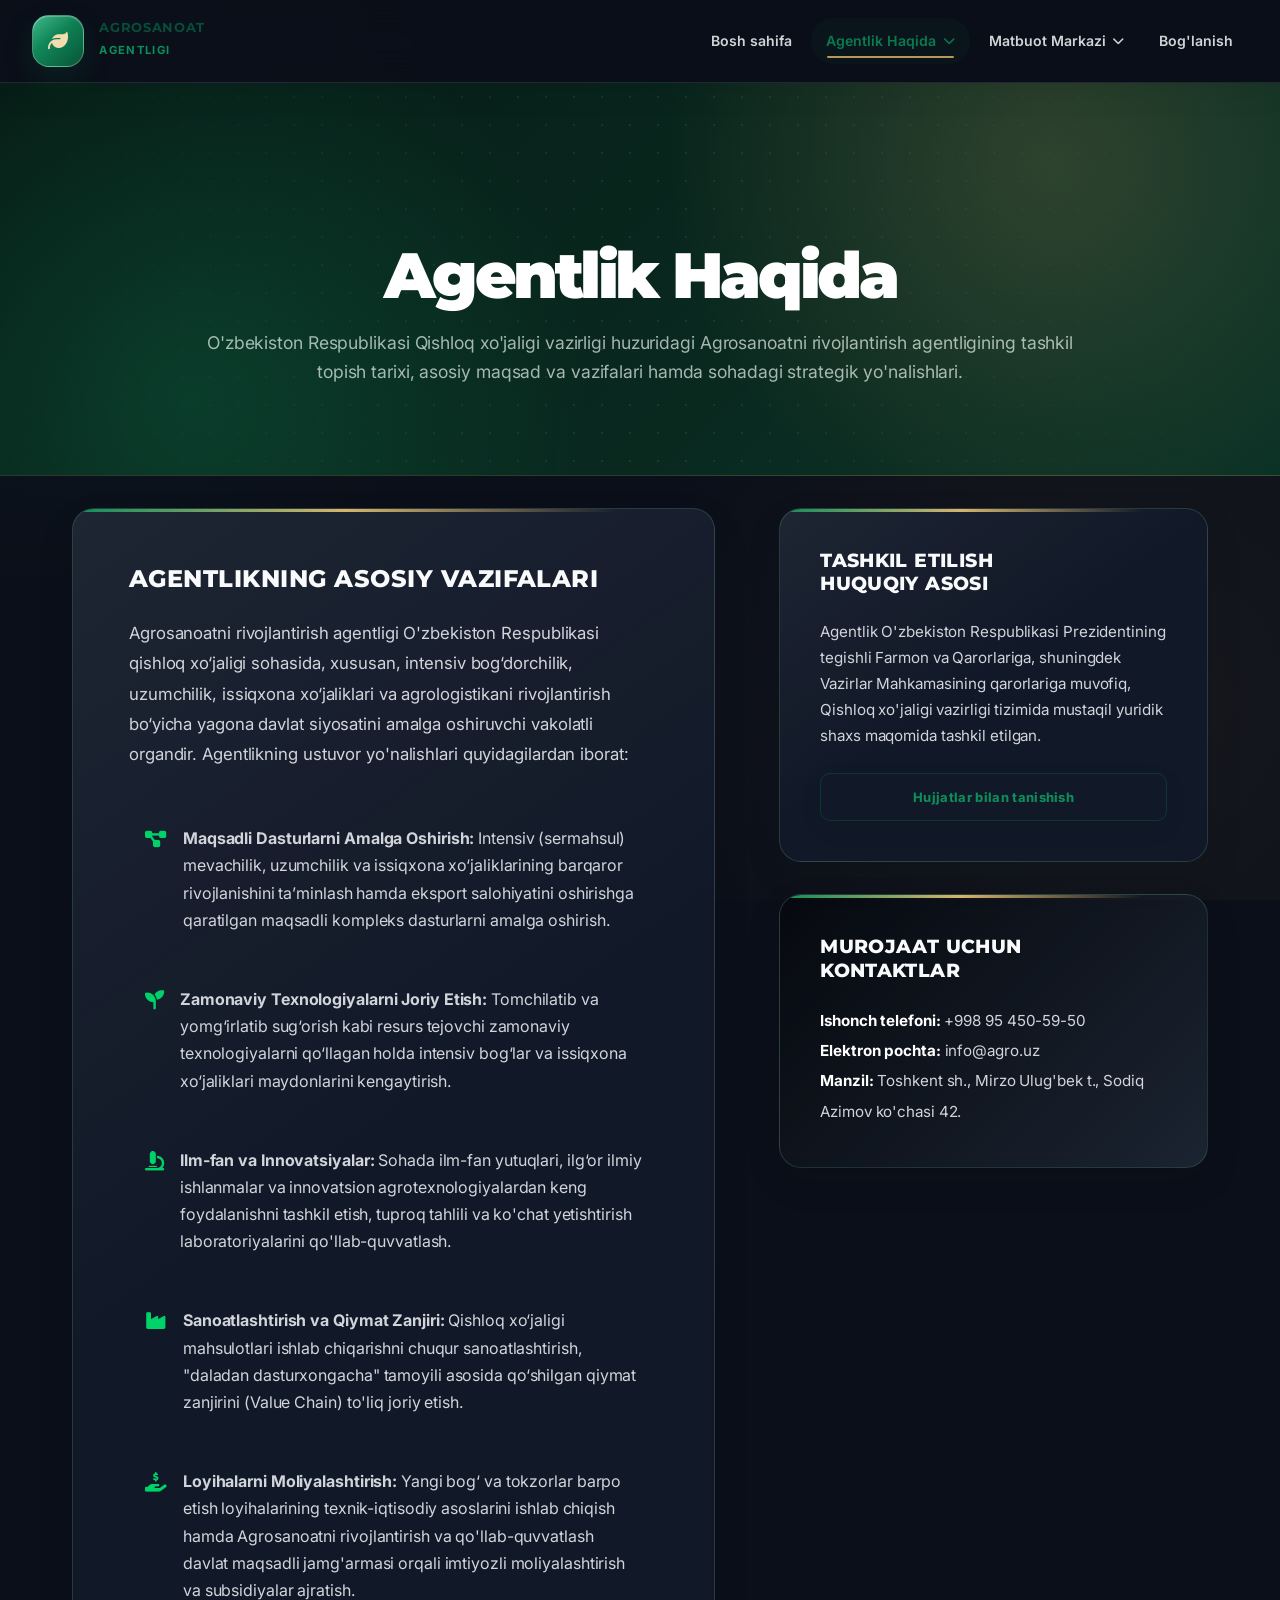
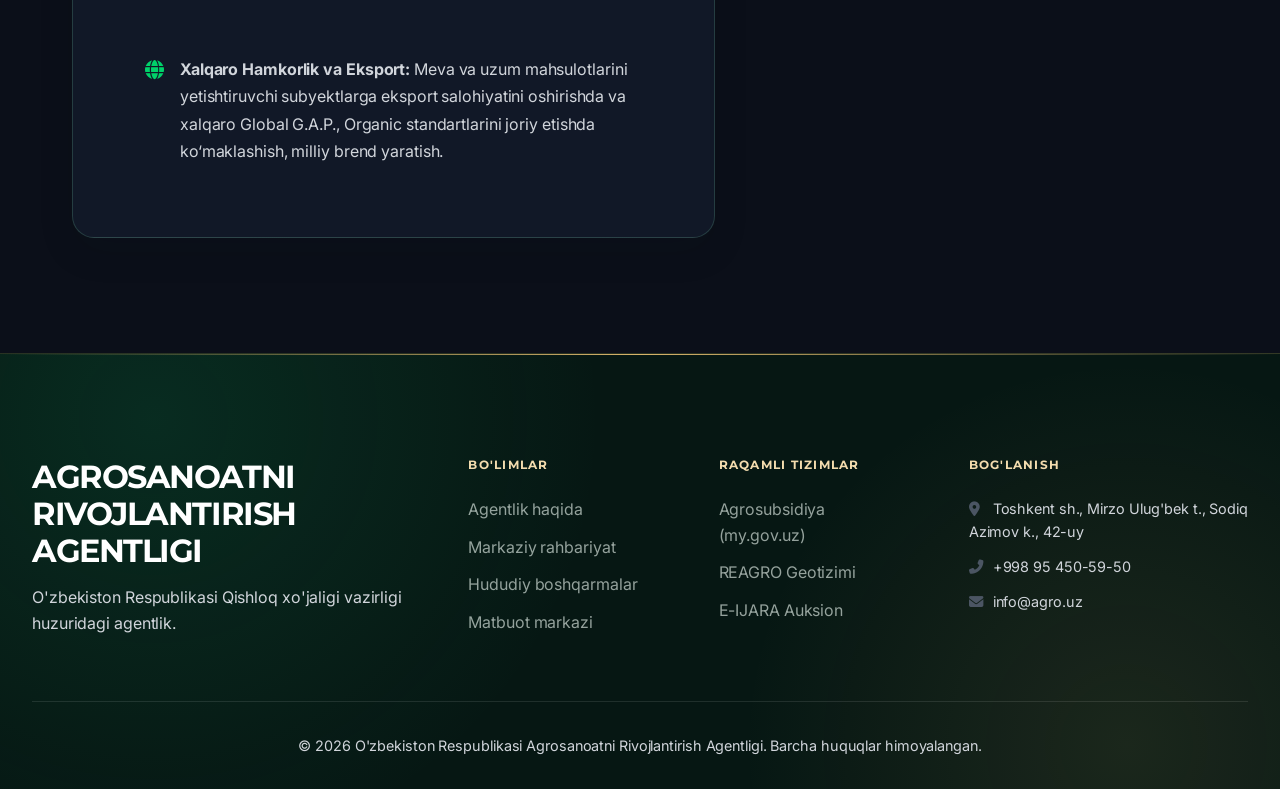
==== about.html @ 1b1086c9 "feat: agrosanoat portalini ishga tushirish" ====
<!DOCTYPE html>
<html lang="uz">
<head>
  <meta charset="UTF-8">
  <meta name="viewport" content="width=device-width, initial-scale=1.0">
  <title>Agentlik Haqida | Agrosanoatni Rivojlantirish Agentligi</title>
  <meta name="description" content="O'zbekiston Respublikasi Agrosanoatni rivojlantirish agentligi vazifalari va faoliyat yo'nalishlari">
  <link rel="icon" href="assets/favicon.svg" type="image/svg+xml">
  <link href="https://fonts.googleapis.com/css2?family=Inter:wght@400;500;600&family=Montserrat:wght@500;700;800;900&display=swap" rel="stylesheet">
  <link rel="stylesheet" href="https://cdnjs.cloudflare.com/ajax/libs/font-awesome/6.4.0/css/all.min.css">
  <link rel="stylesheet" href="css/styles.css?v=10">
</head>
<body>
  <!-- Header -->
  <header class="nav-bar">
    <div class="container">
      <nav style="display: flex; justify-content: space-between; align-items: center; width: 100%;">
        <a href="index.html" class="logo">
          <i class="fas fa-leaf"></i>
          <div>
            <h1>AGROSANOAT</h1>
            <span>AGENTLIGI</span>
          </div>
        </a>
        <ul class="nav-menu" id="navMenu">
          <li class="nav-item"><a href="index.html" class="nav-link">Bosh sahifa</a></li>
          <li class="nav-item">
            <a href="about.html" class="nav-link active">Agentlik Haqida <i class="fas fa-chevron-down" style="font-size: 0.75rem;"></i></a>
            <div class="dropdown-menu">
              <a href="about.html" class="dropdown-item"><i class="fas fa-info-circle"></i> Umumiy Ma'lumot</a>
              <a href="leadership.html" class="dropdown-item"><i class="fas fa-users-cog"></i> Markaziy Rahbariyat</a>
              <a href="regions.html" class="dropdown-item"><i class="fas fa-map-marked-alt"></i> Hududiy Bo'linmalar</a>
            </div>
          </li>
          <li class="nav-item">
            <a href="news.html" class="nav-link">Matbuot Markazi <i class="fas fa-chevron-down" style="font-size: 0.75rem;"></i></a>
            <div class="dropdown-menu">
              <a href="news.html" class="dropdown-item"><i class="fas fa-newspaper"></i> Rasmiy Yangiliklar</a>
              <a href="documents.html" class="dropdown-item"><i class="fas fa-gavel"></i> Me'yoriy Hujjatlar</a>
            </div>
          </li>
          <li class="nav-item"><a href="contact.html" class="nav-link">Bog'lanish</a></li>
        </ul>
        <button class="mobile-menu-btn" id="mobileMenuBtn" type="button" aria-label="Menyuni ochish" aria-controls="navMenu" aria-expanded="false"><i class="fas fa-bars" aria-hidden="true"></i></button>
      </nav>
    </div>
  </header>

  <section class="page-header" style="padding-top: 10rem; padding-bottom: 4rem; text-align: center; background: linear-gradient(180deg, var(--slate-900) 0%, var(--bg-main) 100%);">
    <div class="container">
      <h1 style="font-size: 3rem; font-weight: 900; color: #fff; margin-bottom: 1rem; text-transform: uppercase;">Agentlik Haqida</h1>
      <p style="color: var(--slate-400); max-width: 900px; margin: 0 auto; font-size: 1.1rem; line-height: 1.6;">O'zbekiston Respublikasi Qishloq xo'jaligi vazirligi huzuridagi Agrosanoatni rivojlantirish agentligining tashkil topish tarixi, asosiy maqsad va vazifalari hamda sohadagi strategik yo'nalishlari.</p>
    </div>
  </section>

  <section class="section" style="padding-top: 2rem;">
    <div class="container" style="max-width: 1200px;">
      
      <div style="display: grid; grid-template-columns: 1.5fr 1fr; gap: 4rem; align-items: start;">
        
        <!-- Left Column: Tasks -->
        <div class="content-card">
          <h3 class="content-title">Agentlikning Asosiy Vazifalari</h3>
          <p style="margin-bottom: 2.5rem; font-size: 1.05rem; color: var(--slate-300); line-height: 1.8;">
            Agrosanoatni rivojlantirish agentligi O'zbekiston Respublikasi qishloq xo‘jaligi sohasida, xususan, intensiv bog‘dorchilik, uzumchilik, issiqxona xo‘jaliklari va agrologistikani rivojlantirish bo‘yicha yagona davlat siyosatini amalga oshiruvchi vakolatli organdir. Agentlikning ustuvor yo'nalishlari quyidagilardan iborat:
          </p>

          <ul class="content-list">
            <li>
              <i class="fas fa-project-diagram"></i>
              <div><strong>Maqsadli Dasturlarni Amalga Oshirish:</strong> Intensiv (sermahsul) mevachilik, uzumchilik va issiqxona xo‘jaliklarining barqaror rivojlanishini ta’minlash hamda eksport salohiyatini oshirishga qaratilgan maqsadli kompleks dasturlarni amalga oshirish.</div>
            </li>
            <li>
              <i class="fas fa-seedling"></i>
              <div><strong>Zamonaviy Texnologiyalarni Joriy Etish:</strong> Tomchilatib va yomg‘irlatib sug‘orish kabi resurs tejovchi zamonaviy texnologiyalarni qo‘llagan holda intensiv bog‘lar va issiqxona xo‘jaliklari maydonlarini kengaytirish.</div>
            </li>
            <li>
              <i class="fas fa-microscope"></i>
              <div><strong>Ilm-fan va Innovatsiyalar:</strong> Sohada ilm-fan yutuqlari, ilg‘or ilmiy ishlanmalar va innovatsion agrotexnologiyalardan keng foydalanishni tashkil etish, tuproq tahlili va ko'chat yetishtirish laboratoriyalarini qo'llab-quvvatlash.</div>
            </li>
            <li>
              <i class="fas fa-industry"></i>
              <div><strong>Sanoatlashtirish va Qiymat Zanjiri:</strong> Qishloq xo‘jaligi mahsulotlari ishlab chiqarishni chuqur sanoatlashtirish, "daladan dasturxongacha" tamoyili asosida qo‘shilgan qiymat zanjirini (Value Chain) to'liq joriy etish.</div>
            </li>
            <li>
              <i class="fas fa-hand-holding-usd"></i>
              <div><strong>Loyihalarni Moliyalashtirish:</strong> Yangi bog‘ va tokzorlar barpo etish loyihalarining texnik-iqtisodiy asoslarini ishlab chiqish hamda Agrosanoatni rivojlantirish va qo'llab-quvvatlash davlat maqsadli jamg'armasi orqali imtiyozli moliyalashtirish va subsidiyalar ajratish.</div>
            </li>
            <li>
              <i class="fas fa-globe"></i>
              <div><strong>Xalqaro Hamkorlik va Eksport:</strong> Meva va uzum mahsulotlarini yetishtiruvchi subyektlarga eksport salohiyatini oshirishda va xalqaro Global G.A.P., Organic standartlarini joriy etishda ko‘maklashish, milliy brend yaratish.</div>
            </li>
          </ul>
        </div>

        <!-- Right Column: Sidebar Info -->
        <div style="display: flex; flex-direction: column; gap: 2rem;">
          
          <div class="content-card" style="padding: 2.5rem;">
            <h3 class="content-title" style="font-size: 1.2rem;">Tashkil Etilish Huquqiy Asosi</h3>
            <p style="font-size: 0.95rem; color: var(--slate-300); line-height: 1.7; margin-bottom: 1.5rem;">
              Agentlik O'zbekiston Respublikasi Prezidentining tegishli Farmon va Qarorlariga, shuningdek Vazirlar Mahkamasining qarorlariga muvofiq, Qishloq xo'jaligi vazirligi tizimida mustaqil yuridik shaxs maqomida tashkil etilgan.
            </p>
            <a href="documents.html" class="btn btn-outline" style="width: 100%; justify-content: center;">Hujjatlar bilan tanishish</a>
          </div>

          <div class="content-card" style="padding: 2.5rem; background: linear-gradient(135deg, rgba(0,0,0,0.4) 0%, rgba(31,41,55,0.8) 100%);">
            <h3 class="content-title" style="font-size: 1.2rem;">Murojaat Uchun Kontaktlar</h3>
            <ul style="list-style: none; padding: 0; color: var(--slate-300); font-size: 0.95rem; line-height: 2;">
              
              <li><strong style="color:#fff;">Ishonch telefoni:</strong> +998 95 450-59-50</li>
              
              
              <li><strong style="color:#fff;">Elektron pochta:</strong> info@agro.uz</li>
              <li><strong style="color:#fff;">Manzil:</strong> Toshkent sh., Mirzo Ulug'bek t., Sodiq Azimov ko'chasi 42.</li>
            </ul>
          </div>

        </div>

      </div>
    </div>
  </section>

  <!-- Footer -->
  <footer class="main-footer">
    <div class="container">
      <div class="footer-grid">
        <div class="footer-brand">
          <h2>AGROSANOATNI RIVOJLANTIRISH AGENTLIGI</h2>
          <p>O'zbekiston Respublikasi Qishloq xo'jaligi vazirligi huzuridagi agentlik.</p>
        </div>
        <div>
          <h4 class="footer-title">Bo'limlar</h4>
          <div class="footer-links">
            <a href="about.html">Agentlik haqida</a>
            <a href="leadership.html">Markaziy rahbariyat</a>
            <a href="regions.html">Hududiy boshqarmalar</a>
            <a href="news.html">Matbuot markazi</a>
          </div>
        </div>
        <div>
          <h4 class="footer-title">Raqamli Tizimlar</h4>
          <div class="footer-links">
            <a href="https://my.gov.uz" target="_blank" rel="noopener noreferrer">Agrosubsidiya (my.gov.uz)</a>
            <a href="index.html#platforms">REAGRO Geotizimi</a>
            <a href="https://e-ijara.uz" target="_blank" rel="noopener noreferrer">E-IJARA Auksion</a>
          </div>
        </div>
        <div>
          <h4 class="footer-title">Bog'lanish</h4>
          <div style="display: flex; flex-direction: column; gap: 0.75rem; font-size: 0.9rem; color: var(--slate-300);">
            <p><i class="fas fa-map-marker-alt" style="color: var(--slate-500); width: 20px;"></i> Toshkent sh., Mirzo Ulug'bek t., Sodiq Azimov k., 42-uy</p>
            <p><i class="fas fa-phone-alt" style="color: var(--slate-500); width: 20px;"></i> +998 95 450-59-50</p>
            <p><i class="fas fa-envelope" style="color: var(--slate-500); width: 20px;"></i> info@agro.uz</p>
          </div>
        </div>
      </div>
      <div class="footer-bottom">
        <p>&copy; 2026 O'zbekiston Respublikasi Agrosanoatni Rivojlantirish Agentligi. Barcha huquqlar himoyalangan.</p>
      </div>
    </div>
  </footer>
  <script src="js/app.js"></script>
</body>
</html>
---- css/styles.css ----
/* ==========================================================================
   AGROSANOATNI RIVOJLANTIRISH AGENTLIGI - PREMIUM DESIGN SYSTEM
   ========================================================================== */

@import url('https://fonts.googleapis.com/css2?family=Montserrat:wght@400;500;600;700;800;900&family=Inter:wght@300;400;500;600;700&display=swap');

:root {
  /* High-Tech Premium Color Palette */
  --primary-900: #022c22;
  --primary-800: #064e3b;
  --primary-700: #00b057;
  --primary-600: #00d26a; /* Electric Emerald */
  --primary-500: #10b981;
  --primary-400: #34d399;
  --primary-100: #d1fae5;
  --primary-50: #ecfdf5;

  --accent-gold: #fbbf24;
  --accent-amber: #f59e0b;
  --accent-yellow: #fbbf24;
  --accent-light: #fef3c7;

  --slate-900: #0B0F19; /* Deep tech background */
  --slate-800: #111827; /* Cards */
  --slate-700: #1F2937;
  --slate-600: #374151;
  --slate-500: #4B5563;
  --slate-400: #9CA3AF;
  --slate-300: #D1D5DB;
  --slate-200: #E5E7EB;
  --slate-100: #F3F4F6;
  --slate-50: #F9FAFB;

  /* Theme Variables (Forced Dark Tech) */
  --bg-body: var(--slate-900);
  --bg-card: var(--slate-800);
  --bg-card-hover: var(--slate-700);
  --bg-header: rgba(11, 15, 25, 0.95);
  --bg-secondary: #0d1321;
  --bg-glass: rgba(17, 24, 39, 0.8);
  --bg-glass-heavy: rgba(17, 24, 39, 0.95);

  --text-main: #F9FAFB;
  --text-muted: #9CA3AF;
  --text-inverse: #0B0F19;

  --border-color: rgba(255, 255, 255, 0.1);
  --border-light: rgba(255, 255, 255, 0.15);
  --border-focus: var(--primary-600);

  /* Tech Shadows (Sharp) */
  --shadow-sm: 0 1px 2px rgba(0, 0, 0, 0.5);
  --shadow-md: 0 4px 6px rgba(0, 0, 0, 0.5);
  --shadow-lg: 0 10px 15px -3px rgba(0, 0, 0, 0.7);
  --shadow-xl: 0 20px 25px -5px rgba(0, 0, 0, 0.8);
  --shadow-glow: 0 0 15px rgba(0, 210, 106, 0.3);
  --shadow-glow-amber: 0 0 15px rgba(245, 158, 11, 0.3);

  /* Sharp Tech Radii */
  --radius-sm: 0px;
  --radius-md: 2px;
  --radius-lg: 4px;
  --radius-xl: 6px;
  --radius-full: 4px; /* Remove bubbles */

  /* Typography */
  --font-main: 'Inter', -apple-system, BlinkMacSystemFont, sans-serif;
  --font-heading: 'Montserrat', sans-serif;

  /* Sharp Transitions */
  --transition-fast: all 0.15s cubic-bezier(0.4, 0, 0.2, 1);
  --transition-normal: all 0.3s cubic-bezier(0.16, 1, 0.3, 1);
  --transition-slow: all 0.5s cubic-bezier(0.16, 1, 0.3, 1);
}

[data-theme="light"] {
  --bg-body: #f5f8f7;
  --bg-card: #ffffff;
  --bg-card-hover: #eef7f2;
  --bg-header: rgba(255, 255, 255, 0.96);
  --bg-secondary: #edf4f1;
  --bg-glass: rgba(255, 255, 255, 0.86);
  --bg-glass-heavy: rgba(255, 255, 255, 0.97);
  --text-main: #13221c;
  --text-muted: #52655c;
  --text-inverse: #ffffff;
  --border-color: rgba(2, 44, 34, 0.13);
  --border-light: rgba(2, 44, 34, 0.18);
  --shadow-sm: 0 1px 2px rgba(2, 44, 34, 0.08);
  --shadow-md: 0 8px 18px rgba(2, 44, 34, 0.1);
  --shadow-lg: 0 14px 30px rgba(2, 44, 34, 0.13);
  --shadow-xl: 0 24px 50px rgba(2, 44, 34, 0.16);
}

/* Base Styles */
*, *::before, *::after {
  box-sizing: border-box;
  margin: 0;
  padding: 0;
}

html {
  scroll-behavior: smooth;
  font-size: 16px;
}

body {
  font-family: var(--font-main);
  background-color: var(--bg-body);
  color: var(--text-main);
  line-height: 1.6;
  overflow-x: hidden;
  background-image: linear-gradient(rgba(255, 255, 255, 0.02) 1px, transparent 1px),
  linear-gradient(90deg, rgba(255, 255, 255, 0.02) 1px, transparent 1px);
  background-size: 50px 50px;
  background-attachment: fixed;
}

a {
  color: inherit;
  text-decoration: none;
  transition: var(--transition-fast);
}

button {
  font-family: inherit;
  cursor: pointer;
  border: none;
  background: none;
}

button:disabled {
  cursor: not-allowed;
  opacity: 0.6;
}

[hidden] { display: none !important; }

ul { list-style: none; }
img { max-width: 100%; height: auto; display: block; }

.container {
  width: 100%;
  max-width: 1280px;
  margin: 0 auto;
  padding: 0 1.5rem;
  position: relative;
  z-index: 2;
}

/* Typography Hierarchy */
h1, h2, h3, h4, h5, h6 {
  font-family: var(--font-heading);
  font-weight: 700;
  line-height: 1.2;
  color: var(--text-main);
  letter-spacing: 0.02em;
  text-transform: uppercase;
}

.section-tag {
  display: inline-flex;
  align-items: center;
  gap: 0.5rem;
  padding: 0.4rem 1.2rem;
  background: transparent;
  color: var(--primary-600);
  border: 1px solid var(--primary-600);
  border-radius: var(--radius-md);
  font-size: 0.8rem;
  font-weight: 700;
  text-transform: uppercase;
  letter-spacing: 0.15em;
  margin-bottom: 1.25rem;
}

.section-title {
  font-size: clamp(2rem, 4vw, 3rem);
  font-weight: 800;
  letter-spacing: 0.02em;
  margin-bottom: 1.25rem;
  color: var(--text-main);
  text-transform: uppercase;
}

.section-subtitle {
  font-size: 1.15rem;
  color: var(--text-muted);
  max-width: 680px;
  margin: 0 auto;
  font-weight: 400;
}

/* Premium Buttons */
.btn {
  display: inline-flex;
  align-items: center;
  justify-content: center;
  gap: 0.75rem;
  padding: 0.875rem 2rem;
  font-weight: 600;
  font-size: 0.95rem;
  font-family: var(--font-heading);
  text-transform: uppercase;
  letter-spacing: 0.05em;
  border-radius: var(--radius-md);
  transition: var(--transition-fast);
  white-space: nowrap;
  letter-spacing: 0.01em;
  position: relative;
  overflow: hidden;
}

.btn::after {
  content: '';
  position: absolute;
  inset: 0;
  background: rgba(255,255,255,0.05);
  opacity: 0;
  transition: var(--transition-fast);
}

.btn:hover::after { opacity: 1; }

.btn-primary {
  background: rgba(0, 210, 106, 0.1);
  color: var(--primary-600);
  border: 1px solid var(--primary-600);
  box-shadow: inset 0 0 10px rgba(0, 210, 106, 0.1);
}

.btn-primary:hover {
  background: var(--primary-600);
  color: #0B0F19;
  box-shadow: 0 0 15px rgba(0, 210, 106, 0.4);
}

.btn-secondary {
  background: rgba(255, 255, 255, 0.05);
  color: var(--text-main);
  border: 1px solid rgba(255, 255, 255, 0.2);
}

.btn-secondary:hover {
  background: rgba(255, 255, 255, 0.1);
  border-color: #ffffff;
}

.btn-accent {
  background: transparent;
  color: var(--accent-amber);
  border: 1px solid var(--accent-amber);
}

.btn-accent:hover {
  background: var(--accent-amber);
  color: #0B0F19;
  box-shadow: 0 0 15px rgba(245, 158, 11, 0.4);
}

/* Glassmorphism Utilities */
.glass-panel {
  background: var(--bg-glass);
  backdrop-filter: blur(20px);
  -webkit-backdrop-filter: blur(20px);
  border: 1px solid var(--border-light);
  box-shadow: var(--shadow-lg);
}

/* Top Bar */
.top-bar {
  background: var(--primary-900);
  color: #e2e8f0;
  font-size: 0.825rem;
  padding: 0.6rem 0;
  border-bottom: 1px solid rgba(255, 255, 255, 0.05);
}

.top-bar-inner {
  display: flex;
  justify-content: space-between;
  align-items: center;
  gap: 1rem;
}

.top-info {
  display: flex;
  align-items: center;
  gap: 1.5rem;
}

.top-info-item {
  display: flex;
  align-items: center;
  gap: 0.5rem;
}

.top-info-item i { color: var(--accent-amber); }

.top-actions {
  display: flex;
  align-items: center;
  gap: 1.25rem;
}

.lang-selector {
  display: flex;
  align-items: center;
  background: rgba(0, 0, 0, 0.2);
  border-radius: var(--radius-md);
  padding: 3px;
}

.lang-btn {
  padding: 0.3rem 0.8rem;
  font-size: 0.75rem;
  font-weight: 700;
  color: #94a3b8;
  border-radius: var(--radius-md);
  transition: var(--transition-fast);
}

.lang-btn.active, .lang-btn:hover {
  background: var(--primary-500);
  color: #ffffff;
}

.theme-toggle-btn {
  display: flex;
  align-items: center;
  justify-content: center;
  width: 32px;
  height: 32px;
  border-radius: var(--radius-md);
  background: rgba(255, 255, 255, 0.1);
  color: #ffffff;
  transition: var(--transition-fast);
}

.theme-toggle-btn:hover { background: rgba(255, 255, 255, 0.2); transform: rotate(15deg); }

/* Main Header */
.main-header {
  position: sticky;
  top: 0;
  z-index: 1000;
  background: var(--bg-header);
  backdrop-filter: blur(20px);
  -webkit-backdrop-filter: blur(20px);
  border-bottom: 1px solid var(--border-color);
  transition: var(--transition-normal);
}

.nav-bar {
  position: sticky;
  top: 0;
  z-index: 1000;
  background: var(--bg-header);
  border-bottom: 1px solid var(--border-color);
}

.nav-bar nav { padding: 1rem 0; }
.logo {
  display: flex;
  align-items: center;
  gap: 0.85rem;
}
.logo > i {
  width: 46px;
  height: 46px;
  display: grid;
  place-items: center;
  color: var(--accent-amber);
  background: linear-gradient(135deg, var(--primary-600), var(--primary-900));
  border: 1px solid rgba(255,255,255,0.18);
  font-size: 1.25rem;
}
.logo h1 { color: var(--primary-400); font-size: 0.85rem; line-height: 1; }
.logo span { color: var(--text-muted); font-size: 0.7rem; font-weight: 700; letter-spacing: 0.12em; }

.navbar {
  display: flex;
  align-items: center;
  justify-content: space-between;
  padding: 1rem 0;
}

.brand-logo {
  display: flex;
  align-items: center;
  gap: 1.25rem;
  group: hover;
}

.emblem-icon {
  width: 54px;
  height: 54px;
  background: linear-gradient(135deg, var(--primary-600), var(--primary-900));
  border-radius: 16px;
  display: flex;
  align-items: center;
  justify-content: center;
  color: var(--accent-amber);
  font-size: 1.75rem;
  box-shadow: var(--shadow-glow);
  border: 1px solid rgba(255, 255, 255, 0.2);
  transition: var(--transition-normal);
}

.brand-logo:hover .emblem-icon {
  transform: rotate(-5deg) scale(1.05);
  box-shadow: 0 0 40px rgba(16, 185, 129, 0.4);
}

.brand-text h1 {
  font-size: 0.95rem;
  font-weight: 800;
  line-height: 1.1;
  color: var(--primary-800);
  letter-spacing: -0.01em;
  transition: var(--transition-fast);
}

[data-theme="dark"] .brand-text h1 { color: var(--primary-400); }

.nav-menu {
  display: flex;
  align-items: center;
  gap: 1.5rem;
}

.mobile-menu-btn {
  display: none;
  align-items: center;
  justify-content: center;
  width: 44px;
  height: 44px;
  color: var(--text-main);
  border: 1px solid var(--border-color);
  background: var(--bg-secondary);
  font-size: 1.15rem;
  position: relative;
  z-index: 1200;
}

.nav-item { position: relative; }

.nav-link {
  font-family: var(--font-heading);
  font-weight: 600;
  font-size: 0.95rem;
  color: var(--text-main);
  padding: 0.5rem;
  display: flex;
  align-items: center;
  gap: 0.4rem;
  transition: var(--transition-fast);
  opacity: 0.8;
}

.nav-link:hover {
  color: var(--primary-600);
  opacity: 1;
}

/* Dropdown */
.dropdown-menu {
  position: absolute;
  top: calc(100% + 10px);
  left: 50%;
  transform: translateX(-50%) translateY(10px) scale(0.95);
  min-width: 240px;
  background: var(--bg-glass-heavy);
  backdrop-filter: blur(24px);
  border: 1px solid var(--border-color);
  border-radius: var(--radius-md);
  box-shadow: var(--shadow-xl);
  padding: 0.75rem;
  opacity: 0;
  visibility: hidden;
  transition: var(--transition-normal);
  z-index: 1100;
  transform-origin: top;
}

.nav-item:hover .dropdown-menu {
  opacity: 1;
  visibility: visible;
  transform: translateX(-50%) translateY(0) scale(1);
}

.dropdown-item {
  display: flex;
  align-items: center;
  gap: 0.75rem;
  padding: 0.75rem 1rem;
  font-size: 0.9rem;
  font-weight: 600;
  color: var(--text-main);
  border-radius: var(--radius-md);
  transition: var(--transition-fast);
}

.dropdown-item i {
  color: var(--primary-500);
  font-size: 1.1rem;
  transition: var(--transition-fast);
}

.dropdown-item:hover {
  background: var(--bg-secondary);
  color: var(--primary-700);
  transform: translateX(5px);
}

.dropdown-item:hover i {
  transform: scale(1.2);
}

/* Hero Section */
.hero-section {
  position: relative;
  min-height: 90vh;
  display: flex;
  align-items: center;
  background: url('../assets/hero_agri.jpg') center/cover no-repeat;
  color: #ffffff;
  padding: 8rem 0 10rem;
  overflow: hidden;
  border-bottom: 1px solid var(--border-color);
}

.hero-overlay-grid {
  position: absolute;
  inset: 0;
  background: linear-gradient(90deg, rgba(11, 15, 25, 0.98) 0%, rgba(11, 15, 25, 0.8) 100%);
}

.hero-content {
  position: relative;
  z-index: 10;
  max-width: 900px;
  text-align: left;
  margin: 0;
  display: flex;
  flex-direction: column;
  align-items: flex-start;
}

.hero-badge {
  display: inline-flex;
  align-items: center;
  gap: 0.75rem;
  padding: 0.5rem 1rem;
  background: rgba(0, 210, 106, 0.05);
  border: 1px solid var(--primary-600);
  border-radius: var(--radius-sm);
  font-size: 0.75rem;
  font-weight: 700;
  text-transform: uppercase;
  letter-spacing: 0.15em;
  color: var(--primary-600);
  margin-bottom: 2rem;
}

.hero-badge i { color: var(--primary-600); }

.hero-title {
  font-size: clamp(3rem, 6vw, 5rem);
  font-weight: 900;
  line-height: 1.05;
  color: #ffffff;
  margin-bottom: 1.5rem;
  letter-spacing: 0.02em;
  text-transform: uppercase;
}

.hero-title span {
  color: var(--primary-600);
}

.hero-description {
  font-size: clamp(1.1rem, 2vw, 1.25rem);
  color: var(--slate-300);
  margin-bottom: 3.5rem;
  line-height: 1.7;
  max-width: 700px;
  font-weight: 400;
}

.hero-cta-group {
  display: flex;
  align-items: center;
  gap: 1.5rem;
  flex-wrap: wrap;
}

.hero-search-box {
  margin-top: 4rem;
  background: rgba(11, 15, 25, 0.6);
  border: 1px solid rgba(255, 255, 255, 0.1);
  padding: 0.5rem 0.5rem 0.5rem 1.5rem;
  border-radius: var(--radius-md);
  display: flex;
  align-items: center;
  gap: 1rem;
  width: 100%;
  max-width: 680px;
  transition: var(--transition-fast);
}

.hero-search-box:focus-within {
  border-color: var(--primary-600);
  background: rgba(11, 15, 25, 0.9);
}

.hero-search-box i { color: var(--slate-400); font-size: 1.2rem; }
.hero-search-box input {
  flex: 1;
  background: none;
  border: none;
  outline: none;
  color: #ffffff;
  font-size: 1.05rem;
  font-family: var(--font-main);
}
.hero-search-box input::placeholder { color: var(--slate-500); }

.status-message {
  padding: 0.85rem 1rem;
  color: var(--text-muted);
  border: 1px solid transparent;
  font-size: 0.9rem;
}

.status-success {
  color: #6ee7b7;
  background: rgba(16, 185, 129, 0.1);
  border-color: rgba(16, 185, 129, 0.35);
}

.status-error {
  color: #fca5a5;
  background: rgba(239, 68, 68, 0.1);
  border-color: rgba(239, 68, 68, 0.35);
}

.form-honeypot {
  position: absolute !important;
  width: 1px !important;
  height: 1px !important;
  overflow: hidden !important;
  clip: rect(0 0 0 0) !important;
  clip-path: inset(50%) !important;
  white-space: nowrap !important;
}

.news-excerpt {
  color: var(--text-muted);
  font-size: 0.9rem;
  margin-bottom: 1rem;
}

.news-more { align-self: flex-start; }

.leader-description {
  text-align: left;
  color: var(--text-muted);
  font-size: 0.9rem;
  margin-bottom: 1.25rem;
}

/* Stats Live Bar */
.stats-banner {
  background: var(--bg-glass-heavy);
  backdrop-filter: blur(30px);
  -webkit-backdrop-filter: blur(30px);
  border: 1px solid var(--border-light);
  margin-top: -5rem;
  position: relative;
  z-index: 20;
  border-radius: var(--radius-md);
  box-shadow: var(--shadow-xl);
  padding: 3rem 2rem;
}

.stats-grid {
  display: grid;
  grid-template-columns: repeat(4, 1fr);
  gap: 2rem;
  text-align: center;
}

.stat-item { position: relative; }
.stat-item:not(:last-child)::after {
  content: '';
  position: absolute;
  right: -1rem;
  top: 20%;
  height: 60%;
  width: 1px;
  background: var(--border-color);
}

.stat-number {
  font-size: 3.5rem;
  font-weight: 900;
  color: var(--text-main);
  letter-spacing: -0.05em;
  margin-bottom: 0.5rem;
}

.stat-label {
  font-size: 0.95rem;
  color: var(--text-muted);
  font-weight: 600;
}

/* Sections */
.section { padding: 8rem 0; position: relative; }
.section-bg-alt { background-color: var(--bg-secondary); }
.section-header { text-align: center; max-width: 800px; margin: 0 auto 4rem; }

/* Service Cards */
.services-grid {
  display: grid;
  grid-template-columns: repeat(auto-fit, minmax(350px, 1fr));
  gap: 2.5rem;
}

.service-card {
  background: linear-gradient(180deg, var(--slate-800) 0%, rgba(17,24,39,0.4) 100%);
  border: 1px solid rgba(255, 255, 255, 0.05);
  border-radius: var(--radius-md);
  padding: 2.5rem;
  transition: var(--transition-fast);
  display: flex;
  flex-direction: column;
  position: relative;
  overflow: hidden;
}

.service-card::before {
  content: '';
  position: absolute;
  top: 0; left: 0; width: 100%; height: 2px;
  background: var(--primary-600);
  opacity: 0;
  transition: var(--transition-fast);
}

.service-card:hover {
  background: linear-gradient(180deg, rgba(31,41,55,1) 0%, rgba(17,24,39,0.6) 100%);
  border-color: rgba(0, 210, 106, 0.3);
  box-shadow: 0 10px 30px rgba(0, 0, 0, 0.5);
}

.service-card:hover::before { opacity: 1; }

.service-icon {
  width: 48px;
  height: 48px;
  background: transparent;
  color: var(--slate-400);
  border: 1px solid rgba(255,255,255,0.1);
  border-radius: var(--radius-sm);
  display: flex;
  align-items: center;
  justify-content: center;
  font-size: 1.5rem;
  margin-bottom: 1.5rem;
  transition: var(--transition-fast);
}

.service-card:hover .service-icon {
  color: var(--primary-600);
  border-color: var(--primary-600);
  box-shadow: inset 0 0 15px rgba(0, 210, 106, 0.1);
}

.service-title {
  font-size: 1.25rem;
  letter-spacing: 0.05em;
  margin-bottom: 1rem;
  color: var(--text-main);
}

.service-text {
  color: var(--slate-400);
  font-size: 0.95rem;
  line-height: 1.7;
  margin-bottom: 2rem;
  flex: 1;
}

.service-meta {
  display: flex;
  align-items: center;
  justify-content: space-between;
  padding-top: 1.5rem;
  border-top: 1px solid rgba(255, 255, 255, 0.05);
}

.subsidy-badge {
  display: inline-flex;
  align-items: center;
  gap: 0.4rem;
  font-size: 0.75rem;
  font-weight: 600;
  color: var(--slate-300);
  background: rgba(255,255,255,0.05);
  border: 1px solid rgba(255,255,255,0.1);
  padding: 0.25rem 0.6rem;
  border-radius: var(--radius-sm);
  text-transform: uppercase;
  letter-spacing: 0.05em;
}

.btn-outline {
  display: inline-flex;
  align-items: center;
  gap: 0.5rem;
  background: transparent;
  color: var(--slate-300);
  border: 1px solid rgba(255, 255, 255, 0.2);
  padding: 0.4rem 0.9rem;
  font-size: 0.8rem;
  font-weight: 600;
  text-transform: uppercase;
  border-radius: var(--radius-sm);
  transition: var(--transition-fast);
}

.btn-outline:hover {
  border-color: var(--primary-600);
  color: var(--primary-600);
}

.btn-outline {
  display: inline-flex;
  align-items: center;
  gap: 0.5rem;
  background: transparent;
  color: var(--slate-300);
  border: 1px solid rgba(255, 255, 255, 0.2);
  padding: 0.4rem 0.9rem;
  font-size: 0.8rem;
  font-weight: 600;
  text-transform: uppercase;
  border-radius: var(--radius-sm);
  transition: var(--transition-fast);
}

.btn-outline:hover {
  border-color: var(--primary-600);
  color: var(--primary-600);
}

/* Regional Layout */
.regional-layout {
  display: grid;
  grid-template-columns: 1fr 1fr;
  gap: 3rem;
  align-items: start;
}

.region-list {
  display: flex;
  flex-direction: column;
  gap: 0.5rem;
}
.region-btn {
  padding: 1rem 1.5rem;
  background: var(--bg-secondary);
  border: 1px solid rgba(255, 255, 255, 0.05);
  border-radius: var(--radius-sm);
  text-align: left;
  font-weight: 600;
  color: var(--slate-400);
  display: flex;
  align-items: center;
  justify-content: space-between;
  transition: var(--transition-fast);
  cursor: pointer;
  margin-bottom: 0.5rem;
}
.region-btn:hover, .region-btn.active {
  background: rgba(255, 255, 255, 0.05);
  border-color: rgba(255,255,255,0.2);
  color: #ffffff;
}


.region-btn {
  padding: 1rem 1.5rem;
  background: var(--bg-card);
  border: 1px solid var(--border-color);
  border-radius: var(--radius-md);
  text-align: left;
  font-weight: 600;
  color: var(--text-main);
  display: flex;
  align-items: center;
  justify-content: space-between;
  transition: var(--transition-fast);
  box-shadow: var(--shadow-sm);
}

.region-btn:hover, .region-btn.active {
  background: var(--primary-50);
  border-color: var(--primary-500);
  color: var(--primary-800);
  
  box-shadow: var(--shadow-md);
}

.region-detail-card {
  background: var(--bg-glass-heavy);
  backdrop-filter: blur(20px);
  border: 1px solid var(--border-light);
  border-radius: var(--radius-md);
  padding: 3rem;
  box-shadow: var(--shadow-lg);
}

.office-header {
  border-bottom: 1px solid var(--border-color);
  padding-bottom: 1.5rem;
  margin-bottom: 2rem;
}

.office-info-item {
  display: flex;
  gap: 1.25rem;
  align-items: flex-start;
  margin-bottom: 1.5rem;
}

.office-info-item i {
  color: var(--primary-600);
  font-size: 1.5rem;
  background: var(--primary-50);
  padding: 1rem;
  border-radius: var(--radius-md);
}

/* News Cards */
.news-layout {
  display: grid;
  grid-template-columns: 2fr 1fr;
  gap: 3rem;
}


.news-card {
  display: flex;
  gap: 2rem;
  background: linear-gradient(90deg, var(--slate-800) 0%, rgba(17,24,39,0.4) 100%);
  border: 1px solid rgba(255, 255, 255, 0.05);
  border-radius: var(--radius-md);
  padding: 1.5rem;
  margin-bottom: 2rem;
  transition: var(--transition-fast);
}
.news-card:hover {
  background: rgba(31,41,55,1);
  border-color: rgba(0, 210, 106, 0.3);
  box-shadow: 0 5px 20px rgba(0, 0, 0, 0.3);
}

.news-img {
  width: 240px;
  height: 180px;
  border-radius: var(--radius-md);
  object-fit: cover;
  flex-shrink: 0;
  transition: var(--transition-slow);
}

.news-card:hover .news-img { transform: scale(1.03); }

.news-content {
  display: flex;
  flex-direction: column;
  justify-content: space-between;
  padding: 0.5rem 0;
}

.news-date {
  font-size: 0.85rem;
  font-weight: 600;
  color: var(--primary-600);
  margin-bottom: 0.75rem;
  display: flex;
  align-items: center;
  gap: 0.5rem;
}

.news-title {
  font-size: 1.35rem;
  line-height: 1.3;
  margin-bottom: 1rem;
}

.news-title a { transition: var(--transition-fast); }
.news-title a:hover { color: var(--primary-600); }

/* Article Detail */
.article-header {
  text-align: center;
  max-width: 900px;
  margin: 0 auto 3rem;
}

.article-hero-img {
  width: 100%;
  height: 500px;
  object-fit: cover;
  border-radius: var(--radius-md);
  margin-bottom: 4rem;
  box-shadow: var(--shadow-lg);
}

.article-content {
  max-width: 800px;
  margin: 0 auto;
  font-size: 1.15rem;
  line-height: 1.8;
  color: var(--text-main);
}

.article-content p { margin-bottom: 1.5rem; }
.article-content h3 { font-size: 1.75rem; margin: 3rem 0 1.5rem; }
.article-container { max-width: 1000px; margin: 0 auto; }
.article-title { font-size: clamp(2rem, 5vw, 3.5rem); }
.article-meta {
  display: flex;
  align-items: center;
  justify-content: center;
  flex-wrap: wrap;
  gap: 1rem 1.5rem;
  color: var(--text-muted);
  margin-bottom: 1.5rem;
}
.article-body {
  max-width: 800px;
  margin: 0 auto;
  color: var(--text-main);
  font-size: 1.08rem;
  line-height: 1.9;
}
.article-body p { margin-bottom: 1.5rem; white-space: pre-line; }

/* Forms & Inputs */
.form-group { margin-bottom: 1.5rem; }
.form-label {
  display: block;
  font-weight: 600;
  margin-bottom: 0.5rem;
  font-size: 0.95rem;
  color: var(--text-main);
}

.form-input, .form-select {
  width: 100%;
  padding: 1rem 1.25rem;
  background: var(--bg-secondary);
  border: 1px solid var(--border-color);
  border-radius: var(--radius-md);
  color: var(--text-main);
  font-family: var(--font-main);
  font-size: 1rem;
  transition: var(--transition-fast);
}

.form-input:focus, .form-select:focus {
  outline: none;
  border-color: var(--primary-500);
  background: var(--bg-card);
  box-shadow: 0 0 0 4px rgba(0, 210, 106, 0.15);
}

/* Footer */
.main-footer {
  background: var(--slate-900);
  color: var(--slate-300);
  padding: 6rem 0 2rem;
  border-top: 1px solid rgba(255,255,255,0.05);
}

.footer-grid {
  display: grid;
  grid-template-columns: 2fr 1fr 1fr 1.5fr;
  gap: 4rem;
  margin-bottom: 4rem;
}

.footer-brand h2 {
  color: #fff;
  font-size: 1.5rem;
  margin-bottom: 1rem;
}

.footer-title {
  color: #fff;
  font-size: 1.1rem;
  margin-bottom: 1.5rem;
}

.footer-links {
  display: flex;
  flex-direction: column;
  gap: 0.75rem;
}

.footer-links a {
  transition: var(--transition-fast);
}

.footer-links a:hover {
  color: var(--primary-400);
  
}

.footer-bottom {
  text-align: center;
  padding-top: 2rem;
  border-top: 1px solid rgba(255,255,255,0.1);
  font-size: 0.9rem;
}

/* Responsive Overrides */
@media (max-width: 1024px) {
  .news-layout, .regional-layout { grid-template-columns: 1fr; }
  .footer-grid { grid-template-columns: 1fr 1fr; }
}

@media (max-width: 768px) {
  .container { padding-inline: 1rem; }
  .top-bar-inner { align-items: flex-start; }
  .top-info { flex-direction: column; align-items: flex-start; gap: 0.35rem; }
  .top-info-item[style] { margin-left: 0 !important; }
  .top-info-item > span:not(:first-child) { display: none; }
  .top-actions { gap: 0.5rem; }
  .lang-btn { padding-inline: 0.55rem; }
  .navbar, .nav-bar nav { position: relative; }
  .brand-text h1 { font-size: 0.72rem; }
  .emblem-icon { width: 44px; height: 44px; border-radius: 8px; }
  .nav-menu {
    display: none;
    position: absolute;
    top: calc(100% + 1px);
    left: 0;
    right: 0;
    padding: 1rem;
    background: var(--bg-glass-heavy);
    border: 1px solid var(--border-color);
    box-shadow: var(--shadow-xl);
    flex-direction: column;
    align-items: stretch;
    gap: 0.25rem;
    max-height: calc(100vh - 90px);
    overflow-y: auto;
    z-index: 1150;
  }
  .nav-menu.active { display: flex; }
  .mobile-menu-btn { display: inline-flex; }
  .nav-link { justify-content: space-between; padding: 0.85rem; }
  .dropdown-menu,
  .nav-item:hover .dropdown-menu {
    position: static;
    display: block;
    opacity: 1;
    visibility: visible;
    transform: none;
    min-width: 0;
    box-shadow: none;
    margin: 0 0 0.5rem 0.75rem;
    background: transparent;
    border-left: 1px solid var(--border-color);
    border-top: 0;
    border-right: 0;
    border-bottom: 0;
  }
  .stats-grid { grid-template-columns: 1fr 1fr; }
  .news-card { flex-direction: column; }
  .news-img { width: 100%; height: 220px; }
  .stat-item:not(:last-child)::after { display: none; }
  .hero-section { padding: 5rem 0 7rem; min-height: auto; }
  .hero-title { font-size: clamp(2.15rem, 12vw, 3.25rem); overflow-wrap: anywhere; }
  .hero-badge { line-height: 1.5; letter-spacing: 0.08em; }
  .hero-cta-group { width: 100%; gap: 0.75rem; }
  .hero-cta-group .btn { width: 100%; white-space: normal; text-align: center; }
  .hero-search-box { margin-top: 2rem; flex-wrap: wrap; padding: 0.9rem; }
  .hero-search-box input { min-width: 0; width: calc(100% - 2.5rem); }
  .hero-search-box .btn { width: 100%; }
  .stats-banner { padding: 2rem 1rem; }
  .stat-number { font-size: 2.25rem; }
  .services-grid, .leadership-grid { grid-template-columns: 1fr; }
  .service-meta { align-items: flex-start; flex-direction: column; gap: 1rem; }
  .region-layout { grid-template-columns: 1fr; }
  .region-content, .content-card, .contact-form-wrapper { padding: 1.5rem; }
  .article-hero-img { height: 260px; margin-bottom: 2rem; }
  .section { padding: 4.5rem 0; }
  .section > .container[style*="grid-template-columns"],
  .section .container > div[style*="grid-template-columns"] {
    grid-template-columns: 1fr !important;
    gap: 2rem !important;
  }
}

/* ==========================================================================
   PREMIUM 2026 VISUAL LAYER
   A refined institutional system shared by public and admin experiences.
   ========================================================================== */

:root {
  --premium-ink: #071713;
  --premium-ink-soft: #0d241d;
  --premium-emerald: #0b8f5b;
  --premium-emerald-bright: #19b978;
  --premium-mint: #b9f5d8;
  --premium-gold: #d8b36a;
  --premium-gold-light: #f3dcae;
  --premium-ivory: #f8faf6;
  --radius-sm: 10px;
  --radius-md: 14px;
  --radius-lg: 22px;
  --radius-xl: 30px;
  --radius-full: 999px;
  --shadow-sm: 0 4px 14px rgba(7, 23, 19, 0.06);
  --shadow-md: 0 14px 36px rgba(7, 23, 19, 0.10);
  --shadow-lg: 0 24px 60px rgba(7, 23, 19, 0.15);
  --shadow-xl: 0 36px 90px rgba(3, 17, 13, 0.22);
  --transition-fast: all 180ms cubic-bezier(.2,.75,.25,1);
  --transition-normal: all 320ms cubic-bezier(.2,.75,.25,1);
}

body {
  background-image:
    radial-gradient(circle at 8% 18%, rgba(25, 185, 120, 0.06), transparent 28rem),
    radial-gradient(circle at 88% 78%, rgba(216, 179, 106, 0.06), transparent 32rem);
  background-size: auto;
  background-attachment: fixed;
  letter-spacing: -0.006em;
}

h1, h2, h3, h4, h5, h6 {
  letter-spacing: -0.025em;
  text-transform: none;
}

::selection { background: var(--premium-emerald); color: #fff; }

:focus-visible {
  outline: 3px solid rgba(216, 179, 106, 0.9);
  outline-offset: 4px;
}

.container { max-width: 1320px; padding-inline: clamp(1rem, 3vw, 2rem); }

.top-bar {
  position: relative;
  padding: 0.52rem 0;
  background: #061b15;
  border-bottom: 1px solid rgba(243, 220, 174, 0.15);
}

.top-bar::after {
  content: '';
  position: absolute;
  inset: auto 0 0;
  height: 1px;
  background: linear-gradient(90deg, transparent, rgba(216, 179, 106, 0.75), transparent);
  opacity: 0.65;
}

.top-info-item:first-child > span:first-child {
  padding: 0.3rem 0.65rem !important;
  color: var(--premium-gold-light) !important;
  background: rgba(216, 179, 106, 0.1) !important;
  border: 1px solid rgba(216, 179, 106, 0.28);
  border-radius: 999px !important;
  font-size: 0.68rem;
}

.lang-selector {
  gap: 2px;
  padding: 3px;
  border: 1px solid rgba(255,255,255,0.08);
  border-radius: 999px;
}

.lang-btn { border-radius: 999px; }
.lang-btn.active, .lang-btn:hover { background: var(--premium-emerald); }

.theme-toggle-btn {
  width: 35px;
  height: 35px;
  border: 1px solid rgba(255,255,255,0.12);
  border-radius: 50%;
}

.main-header,
.nav-bar {
  background: color-mix(in srgb, var(--bg-header) 88%, transparent);
  border-bottom: 1px solid var(--border-color);
  box-shadow: 0 8px 36px rgba(7, 23, 19, 0.06);
  backdrop-filter: blur(24px) saturate(140%);
  -webkit-backdrop-filter: blur(24px) saturate(140%);
}

.navbar, .nav-bar nav { min-height: 82px; padding-block: 0.75rem; }

.brand-logo, .logo { gap: 0.95rem; }

.emblem-icon,
.logo > i {
  width: 52px;
  height: 52px;
  flex: 0 0 52px;
  border-radius: 17px;
  color: var(--premium-gold-light);
  background:
    linear-gradient(145deg, rgba(255,255,255,0.18), transparent 42%),
    linear-gradient(135deg, #16a66d, #075538);
  border: 1px solid rgba(255,255,255,0.28);
  box-shadow: 0 12px 28px rgba(7, 96, 62, 0.22), inset 0 1px 0 rgba(255,255,255,0.24);
}

.brand-logo:hover .emblem-icon { transform: translateY(-2px) rotate(-3deg); }

.brand-text h1,
.logo h1 {
  color: var(--primary-800);
  font-size: 0.79rem;
  line-height: 1.23;
  letter-spacing: 0.055em;
  text-transform: uppercase;
}

.logo span { color: var(--premium-emerald); }
.nav-menu { gap: 0.25rem; }

.nav-link {
  position: relative;
  padding: 0.72rem 0.95rem;
  border-radius: 999px;
  font-family: var(--font-main);
  font-size: 0.88rem;
  letter-spacing: 0;
  opacity: 0.84;
}

.nav-link::after {
  content: '';
  position: absolute;
  left: 50%;
  right: 50%;
  bottom: 0.35rem;
  height: 2px;
  border-radius: 99px;
  background: var(--premium-gold);
  transition: var(--transition-fast);
}

.nav-link:hover,
.nav-link.active { color: var(--premium-emerald); background: rgba(11,143,91,0.07); }
.nav-link:hover::after,
.nav-link.active::after { left: 1rem; right: 1rem; }

.dropdown-menu {
  top: calc(100% + 14px);
  padding: 0.6rem;
  border-radius: 18px;
  border-color: color-mix(in srgb, var(--premium-emerald) 18%, var(--border-color));
  box-shadow: 0 24px 70px rgba(3, 17, 13, 0.2);
}

.dropdown-item { border-radius: 12px; }
.dropdown-item:hover { transform: translateX(3px); background: rgba(11,143,91,0.09); }

.mobile-menu-btn {
  border-radius: 13px;
  box-shadow: var(--shadow-sm);
}

.hero-section {
  min-height: min(850px, calc(100vh - 40px));
  padding: clamp(6.5rem, 11vw, 9.5rem) 0 clamp(9rem, 14vw, 12rem);
  border-bottom: 0;
  background-position: center 43%;
}

.hero-section::before,
.hero-section::after {
  content: '';
  position: absolute;
  z-index: 2;
  pointer-events: none;
}

.hero-section::before {
  width: 520px;
  height: 520px;
  right: -160px;
  top: -190px;
  border: 1px solid rgba(216,179,106,0.22);
  border-radius: 50%;
  box-shadow: 0 0 0 68px rgba(216,179,106,0.025), 0 0 0 136px rgba(216,179,106,0.018);
}

.hero-section::after {
  left: 0;
  right: 0;
  bottom: 0;
  height: 180px;
  background: linear-gradient(to bottom, transparent, rgba(5,22,17,0.84));
}

.hero-overlay-grid {
  background:
    linear-gradient(90deg, rgba(3,18,14,0.97) 0%, rgba(5,31,23,0.88) 45%, rgba(4,21,17,0.45) 78%, rgba(4,18,15,0.6) 100%),
    linear-gradient(0deg, rgba(3,17,13,0.36), transparent 55%);
}

.hero-overlay-grid::after {
  content: '';
  position: absolute;
  inset: 0;
  opacity: 0.13;
  background-image:
    linear-gradient(rgba(255,255,255,.16) 1px, transparent 1px),
    linear-gradient(90deg, rgba(255,255,255,.16) 1px, transparent 1px);
  background-size: 72px 72px;
  mask-image: linear-gradient(90deg, #000, transparent 72%);
}

.hero-content { max-width: 850px; }

.hero-badge {
  padding: 0.62rem 1rem;
  margin-bottom: 1.7rem;
  color: var(--premium-gold-light);
  background: rgba(216,179,106,0.09);
  border: 1px solid rgba(216,179,106,0.34);
  border-radius: 999px;
  box-shadow: inset 0 1px 0 rgba(255,255,255,0.08);
  letter-spacing: 0.11em;
}

.hero-badge i { color: var(--premium-gold); }

.hero-title {
  max-width: 820px;
  margin-bottom: 1.55rem;
  font-size: clamp(3.25rem, 6.4vw, 6.15rem);
  line-height: 0.98;
  letter-spacing: -0.055em;
  text-transform: none;
  text-wrap: balance;
  text-shadow: 0 18px 56px rgba(0,0,0,0.35);
}

.hero-title span {
  color: transparent;
  background: linear-gradient(90deg, #74e7b2 0%, #c8f4dc 48%, var(--premium-gold-light) 100%);
  background-clip: text;
  -webkit-background-clip: text;
}

.hero-description {
  max-width: 720px;
  margin-bottom: 2.4rem;
  color: rgba(240,249,245,0.78);
  font-size: clamp(1rem, 1.5vw, 1.22rem);
  line-height: 1.75;
}

.hero-cta-group { gap: 0.8rem; }

.btn {
  min-height: 48px;
  padding: 0.82rem 1.45rem;
  border-radius: 13px;
  font-family: var(--font-main);
  font-size: 0.81rem;
  font-weight: 750;
  letter-spacing: 0.025em;
  text-transform: none;
  box-shadow: 0 8px 22px rgba(7,23,19,0.08);
}

.btn:hover { transform: translateY(-2px); }

.btn-primary {
  color: #fff;
  background: linear-gradient(135deg, #0ba269, #08774e);
  border: 1px solid rgba(5,108,69,0.85);
  box-shadow: 0 12px 30px rgba(11,143,91,0.22), inset 0 1px 0 rgba(255,255,255,0.2);
}
.btn-primary:hover { color: #fff; background: linear-gradient(135deg, #17b777, #0b8f5b); box-shadow: 0 15px 36px rgba(11,143,91,0.3); }

.btn-accent {
  color: #12231c;
  background: linear-gradient(135deg, #f1d99f, #cda352);
  border: 1px solid #e1bf79;
  box-shadow: 0 14px 35px rgba(216,179,106,0.24), inset 0 1px 0 rgba(255,255,255,0.48);
}
.btn-accent:hover { color: #071713; background: linear-gradient(135deg, #ffe9b8, #dcb567); box-shadow: 0 16px 42px rgba(216,179,106,0.3); }

.hero-section .btn-secondary {
  color: #fff;
  background: rgba(255,255,255,0.07);
  border: 1px solid rgba(255,255,255,0.22);
  backdrop-filter: blur(12px);
}

.hero-search-box {
  max-width: 750px;
  margin-top: 2.1rem;
  padding: 0.46rem 0.46rem 0.46rem 1.15rem;
  background: rgba(3,18,14,0.56);
  border: 1px solid rgba(255,255,255,0.18);
  border-radius: 17px;
  box-shadow: 0 18px 50px rgba(0,0,0,0.18), inset 0 1px 0 rgba(255,255,255,0.05);
  backdrop-filter: blur(18px);
}
.hero-search-box:focus-within { border-color: rgba(216,179,106,0.72); background: rgba(3,18,14,0.78); box-shadow: 0 0 0 4px rgba(216,179,106,0.11); }
.hero-search-box input { font-size: 0.92rem; }
.hero-search-box input::placeholder { color: rgba(235,247,241,0.47); }

.hero-assurance {
  display: flex;
  flex-wrap: wrap;
  gap: 0.8rem 1.75rem;
  margin-top: 1.7rem;
}

.hero-assurance-item { display: flex; align-items: center; gap: 0.65rem; color: #fff; }
.hero-assurance-item i { color: var(--premium-gold); font-size: 0.88rem; }
.hero-assurance-item span { display: flex; flex-direction: column; }
.hero-assurance-item strong { font-size: 0.72rem; letter-spacing: 0.035em; }
.hero-assurance-item small { color: rgba(235,247,241,0.5); font-size: 0.64rem; }

.stats-banner {
  margin-top: -5.5rem;
  padding: 2rem 1.5rem;
  border: 1px solid color-mix(in srgb, var(--premium-emerald) 16%, var(--border-color));
  border-radius: 26px;
  background:
    linear-gradient(135deg, rgba(255,255,255,0.08), transparent 42%),
    var(--bg-glass-heavy);
  box-shadow: 0 28px 70px rgba(7,23,19,0.17), inset 0 1px 0 rgba(255,255,255,0.38);
}

.stat-item { padding: 0.5rem 1rem; }
.stat-item:not(:last-child)::after { background: linear-gradient(transparent, rgba(216,179,106,0.55), transparent); }
.stat-number { margin-bottom: 0.3rem; color: var(--primary-800); font-size: clamp(2rem, 3.3vw, 3.15rem); letter-spacing: -0.055em; }
.stat-label { font-size: 0.78rem; line-height: 1.5; letter-spacing: 0.015em; }

.section { padding: clamp(5rem, 9vw, 8rem) 0; }
.section-bg-alt {
  background:
    radial-gradient(circle at 10% 20%, rgba(25,185,120,0.08), transparent 28rem),
    linear-gradient(180deg, color-mix(in srgb, var(--bg-secondary) 84%, transparent), var(--bg-secondary));
  border-block: 1px solid var(--border-color);
}

.section-header { max-width: 920px; margin-bottom: clamp(2.8rem, 5vw, 4.5rem); }

.section-tag {
  padding: 0.46rem 0.85rem;
  color: var(--premium-emerald);
  background: rgba(11,143,91,0.07);
  border: 1px solid rgba(11,143,91,0.18);
  border-radius: 999px;
  font-size: 0.69rem;
  letter-spacing: 0.12em;
}

.section-title {
  max-width: 900px;
  margin-inline: auto;
  font-size: clamp(2rem, 4.5vw, 3.75rem);
  line-height: 1.12;
  letter-spacing: -0.05em;
  text-transform: none;
  text-wrap: balance;
}

.section-subtitle { max-width: 740px; font-size: clamp(0.98rem, 1.5vw, 1.13rem); line-height: 1.75; }

.about-preview-grid {
  display: grid;
  grid-template-columns: minmax(0, 0.92fr) minmax(0, 1.08fr);
  gap: clamp(2.5rem, 6vw, 5.5rem);
  align-items: center;
}

.about-preview-copy h3 { font-size: clamp(1.45rem, 2.7vw, 2.2rem) !important; line-height: 1.22; color: var(--primary-800) !important; }
.about-preview-media { position: relative; overflow: hidden; border-radius: 28px; box-shadow: var(--shadow-xl); }
.about-preview-media::after { content: ''; position: absolute; inset: 0; border: 1px solid rgba(255,255,255,0.34); border-radius: inherit; box-shadow: inset 0 0 0 8px rgba(255,255,255,0.05); }
.about-preview-media img { width: 100% !important; height: clamp(360px, 42vw, 510px) !important; transition: transform 800ms cubic-bezier(.2,.75,.25,1); }
.about-preview-media:hover img { transform: scale(1.035); }

.services-grid { grid-template-columns: repeat(3, minmax(0, 1fr)); gap: 1.35rem; }

.service-card,
.content-card,
.news-card,
.leader-card,
.doc-item,
.region-content,
.region-detail-card,
.contact-form-wrapper {
  border-radius: 22px;
  border: 1px solid color-mix(in srgb, var(--premium-emerald) 13%, var(--border-color));
  background:
    linear-gradient(145deg, rgba(255,255,255,0.055), transparent 48%),
    var(--bg-card);
  box-shadow: var(--shadow-sm);
}

.service-card { min-height: 400px; padding: 2rem; }
.service-card::before,
.leader-card::before,
.content-card::before { height: 3px; background: linear-gradient(90deg, var(--premium-emerald), var(--premium-gold), transparent 85%); }

.service-card:hover,
.news-card:hover,
.leader-card:hover,
.doc-item:hover {
  transform: translateY(-7px);
  border-color: rgba(11,143,91,0.32);
  background: var(--bg-card-hover);
  box-shadow: var(--shadow-lg);
}

.service-icon {
  width: 62px;
  height: 62px;
  border-radius: 18px;
  color: var(--premium-emerald);
  background: linear-gradient(145deg, rgba(25,185,120,0.14), rgba(216,179,106,0.09));
  border: 1px solid rgba(11,143,91,0.18);
  box-shadow: inset 0 1px 0 rgba(255,255,255,0.55);
}
.service-card:hover .service-icon { color: #fff; background: linear-gradient(135deg, #16a66d, #08754d); border-color: transparent; box-shadow: 0 14px 28px rgba(11,143,91,0.22); }
.service-title { font-size: 1.18rem; letter-spacing: -0.025em; }
.service-text { color: var(--text-muted); }
.service-meta { border-color: var(--border-color); gap: 0.65rem; }
.subsidy-badge { color: var(--text-muted); background: var(--bg-secondary); border-color: var(--border-color); border-radius: 999px; }

.btn-outline { color: var(--premium-emerald); border-color: rgba(11,143,91,0.25); border-radius: 10px; text-transform: none; }
.btn-outline:hover { color: #fff; background: var(--premium-emerald); border-color: var(--premium-emerald); }

.news-layout { gap: 1.5rem; }
.news-card { gap: 1.5rem; padding: 1rem; margin-bottom: 1rem; overflow: hidden; }
.news-img { width: 250px; height: 190px; border-radius: 16px; }
.news-date { color: var(--premium-emerald); font-size: 0.75rem; }
.news-title { font-size: clamp(1.05rem, 1.8vw, 1.3rem); letter-spacing: -0.03em; }

.page-header {
  position: relative;
  isolation: isolate;
  overflow: hidden;
  padding: clamp(7.5rem, 12vw, 10rem) 0 clamp(4.5rem, 7vw, 6.5rem) !important;
  background:
    radial-gradient(circle at 82% 20%, rgba(216,179,106,0.18), transparent 24rem),
    radial-gradient(circle at 15% 80%, rgba(25,185,120,0.18), transparent 25rem),
    linear-gradient(135deg, #061b15, #0b3226) !important;
  border-bottom: 1px solid rgba(216,179,106,0.18);
}

.page-header::before {
  content: '';
  position: absolute;
  inset: 0;
  z-index: -1;
  opacity: 0.1;
  background-image: radial-gradient(circle, rgba(255,255,255,0.75) 1px, transparent 1px);
  background-size: 28px 28px;
  mask-image: linear-gradient(90deg, transparent, #000, transparent);
}

.page-header h1 { color: #fff !important; font-size: clamp(2.5rem, 5vw, 4.6rem) !important; letter-spacing: -0.055em; text-transform: none !important; }
.page-header p { color: rgba(235,247,241,0.69) !important; }

body > .section.section-bg-alt:first-of-type {
  position: relative;
  overflow: hidden;
  padding: clamp(4.5rem, 7vw, 6.5rem) 0 !important;
  color: #fff;
  background:
    radial-gradient(circle at 82% 15%, rgba(216,179,106,0.18), transparent 25rem),
    linear-gradient(135deg, #061b15, #0c3528);
  border-bottom: 1px solid rgba(216,179,106,0.16);
}
body > .section.section-bg-alt:first-of-type .section-title { color: #fff; }
body > .section.section-bg-alt:first-of-type .section-subtitle { color: rgba(235,247,241,0.67); }

.content-card { overflow: hidden; padding: clamp(1.6rem, 4vw, 3.5rem); }
.content-title { color: var(--primary-800); text-transform: none; letter-spacing: -0.035em; }
.content-list { color: var(--text-muted); }
.content-list li { padding: 1rem; border-radius: 14px; transition: var(--transition-fast); }
.content-list li:hover { background: rgba(11,143,91,0.06); }

.leader-card { padding: 2.4rem 1.7rem; }
.leader-avatar { width: 96px; height: 96px; color: var(--premium-emerald); background: linear-gradient(145deg, rgba(25,185,120,0.15), rgba(216,179,106,0.12)); box-shadow: inset 0 0 0 1px rgba(11,143,91,0.14); }
.leader-card:hover .leader-avatar { background: linear-gradient(135deg, #16a66d, #08754d); box-shadow: 0 18px 35px rgba(11,143,91,0.2); }
.leader-name { color: var(--primary-800); letter-spacing: -0.03em; }
.leader-role { color: #a77d2f; font-size: 0.76rem; }
.leader-contact { border-radius: 14px; }

.doc-item { border-left: 0; padding: 1.35rem 1.5rem; }
.doc-title { letter-spacing: -0.02em; }
.region-btn { border-radius: 13px; box-shadow: none; }
.region-btn:hover, .region-btn.active { color: var(--primary-800); background: rgba(11,143,91,0.09); border-color: rgba(11,143,91,0.3); transform: translateX(4px); }
.office-info-item i { color: var(--premium-emerald); background: rgba(11,143,91,0.08); border-radius: 13px; }

.form-input, .form-select {
  border-radius: 12px;
  background: color-mix(in srgb, var(--bg-secondary) 82%, transparent);
}
.form-input:focus, .form-select:focus { border-color: var(--premium-emerald); box-shadow: 0 0 0 4px rgba(11,143,91,0.11); }

.article-hero-img { border-radius: 26px; box-shadow: var(--shadow-xl); }
.article-title { letter-spacing: -0.05em; }
.article-body { color: var(--text-muted); }

.main-footer {
  position: relative;
  overflow: hidden;
  padding-top: 6.5rem;
  background:
    radial-gradient(circle at 12% 15%, rgba(25,185,120,0.13), transparent 28rem),
    radial-gradient(circle at 88% 90%, rgba(216,179,106,0.10), transparent 24rem),
    #061713;
  border-top: 1px solid rgba(216,179,106,0.16);
}
.main-footer::before { content: ''; position: absolute; inset: 0 0 auto; height: 1px; background: linear-gradient(90deg, transparent, var(--premium-gold), transparent); }
.footer-brand h2 { max-width: 460px; font-size: clamp(1.35rem, 2.6vw, 2rem); line-height: 1.16; letter-spacing: -0.045em; }
.footer-title { color: var(--premium-gold-light); font-size: 0.78rem; letter-spacing: 0.1em; text-transform: uppercase; }
.footer-links a { width: fit-content; color: rgba(235,247,241,0.62); }
.footer-links a:hover { color: #fff; transform: translateX(4px); }

.admin-body { background: radial-gradient(circle at 12% 8%, rgba(25,185,120,0.13), transparent 34rem), radial-gradient(circle at 90% 90%, rgba(216,179,106,0.08), transparent 28rem), var(--bg-body); }
.admin-login-card, .admin-card, .admin-stat-card, .admin-inline-add { border-radius: 20px; border-color: color-mix(in srgb, var(--premium-emerald) 14%, var(--border-color)); box-shadow: var(--shadow-md); }
.admin-login-card { position: relative; overflow: hidden; }
.admin-login-card::before { content: ''; position: absolute; inset: 0 0 auto; height: 4px; background: linear-gradient(90deg, var(--premium-emerald), var(--premium-gold)); }
.admin-login-icon { border-radius: 18px; color: var(--premium-gold); background: rgba(216,179,106,0.08); border-color: rgba(216,179,106,0.28); }
.admin-sidebar { background: linear-gradient(180deg, #071b15, #0a271e); border-right: 1px solid rgba(216,179,106,0.13); }
.admin-nav-item { border-radius: 12px; }
.admin-nav-item.active { color: #fff; background: linear-gradient(135deg, rgba(25,185,120,0.24), rgba(11,143,91,0.12)); border-color: rgba(25,185,120,0.22); }
.admin-header { backdrop-filter: blur(22px); -webkit-backdrop-filter: blur(22px); }
.admin-stat-card { border-top: 0; background: linear-gradient(145deg, rgba(25,185,120,0.06), transparent 55%), var(--bg-glass-heavy); }
.admin-stat-card i { width: 42px; height: 42px; display: grid; place-items: center; border-radius: 12px; background: rgba(11,143,91,0.09); }
.admin-icon-button { border-radius: 10px; }
.admin-toast { border-radius: 14px; }

@media (max-width: 1080px) {
  .services-grid { grid-template-columns: repeat(2, minmax(0, 1fr)); }
  .hero-title { font-size: clamp(3.1rem, 7.8vw, 5.5rem); }
  .nav-link { padding-inline: 0.65rem; font-size: 0.82rem; }
}

@media (max-width: 768px) {
  .navbar, .nav-bar nav { min-height: 70px; }
  .nav-menu { top: calc(100% + 8px); left: 1rem; right: 1rem; padding: 0.7rem; border-radius: 18px; }
  .nav-link { border-radius: 10px; }
  .nav-link::after { display: none; }
  .dropdown-menu { border-radius: 0 0 12px 0; }
  .hero-section { min-height: auto; padding: 5rem 0 8.5rem; }
  .hero-section::before { width: 300px; height: 300px; right: -170px; top: -120px; }
  .hero-title { font-size: clamp(2.6rem, 12.8vw, 4.25rem); line-height: 1.01; }
  .hero-description { margin-bottom: 1.8rem; }
  .hero-search-box { margin-top: 1.4rem; }
  .hero-assurance { gap: 0.8rem 1.1rem; }
  .hero-assurance-item { min-width: calc(50% - 0.6rem); }
  .stats-banner { margin-top: -4.5rem; padding: 1.4rem 0.75rem; border-radius: 20px; }
  .stat-item { padding: 0.75rem 0.45rem; }
  .about-preview-grid, .services-grid { grid-template-columns: 1fr; }
  .about-preview-media { border-radius: 20px; }
  .service-card { min-height: 0; }
  .page-header { padding: 6.5rem 0 4.5rem !important; }
  .content-card, .region-content, .contact-form-wrapper { border-radius: 18px; }
  .footer-grid { gap: 2.5rem; }
}

@media (max-width: 520px) {
  .top-bar { padding-block: 0.4rem; }
  .emblem-icon, .logo > i { width: 46px; height: 46px; flex-basis: 46px; border-radius: 14px; }
  .brand-text h1 { font-size: 0.64rem; }
  .hero-badge { border-radius: 14px; font-size: 0.64rem; }
  .hero-title br { display: none; }
  .hero-assurance-item { min-width: 100%; }
  .stats-grid { gap: 0; }
  .stat-item { padding-block: 1rem; border-bottom: 1px solid var(--border-color); }
  .stat-item:last-child { border-bottom: 0; }
  .section-title { font-size: 2rem; }
  .news-card { border-radius: 18px; }
  .news-img { height: 210px; }
  .main-footer { padding-top: 4.5rem; }
}

@media (prefers-reduced-motion: reduce) {
  *, *::before, *::after {
    scroll-behavior: auto !important;
    transition-duration: 0.01ms !important;
    animation-duration: 0.01ms !important;
    animation-iteration-count: 1 !important;
  }
}

@media (max-width: 520px) {
  .stats-grid, .footer-grid { grid-template-columns: 1fr; }
  .top-info-item:nth-child(2) { display: none; }
  .section-title { font-size: 1.75rem; }
  .page-header h1 { font-size: 2rem !important; }
  .doc-item { align-items: flex-start; flex-direction: column; gap: 1rem; padding: 1.25rem; }
  .doc-action { margin-left: 0; }
}

/* Missing Component Styles from Overhaul Part 2 */

/* Leadership */
.leadership-grid {
  display: grid;
  grid-template-columns: repeat(auto-fit, minmax(320px, 1fr));
  gap: 2.5rem;
}

.leader-card {
  background: linear-gradient(180deg, var(--slate-800) 0%, rgba(17,24,39,0.4) 100%);
  border: 1px solid rgba(255, 255, 255, 0.05);
  border-radius: var(--radius-sm);
  padding: 3rem 2rem;
  text-align: center;
  transition: var(--transition-fast);
  position: relative;
}
.leader-card::before {
  content: "";
  position: absolute;
  top: 0; left: 0; right: 0; height: 2px;
  background: var(--primary-600);
}
.leader-card:hover {
  background: rgba(31,41,55,1);
  border-color: rgba(0, 210, 106, 0.3);
  box-shadow: 0 5px 15px rgba(0, 0, 0, 0.3);
}
.leader-avatar {
  width: 90px;
  height: 90px;
  margin: 0 auto 1.5rem;
  background: rgba(0, 210, 106, 0.15);
  color: var(--primary-600);
  border-radius: 50%;
  display: flex;
  align-items: center;
  justify-content: center;
  font-size: 2.5rem;
  transition: var(--transition-normal);
}
.leader-card:hover .leader-avatar {
  background: var(--primary-600);
  color: #ffffff;
  transform: scale(1.05);
}
.leader-name {
  font-size: 1.35rem;
  color: var(--primary-800);
  margin-bottom: 0.5rem;
  font-weight: 700;
}
.leader-role {
  font-size: 0.95rem;
  color: var(--accent-amber);
  font-weight: 800;
  text-transform: uppercase;
  letter-spacing: 0.05em;
  margin-bottom: 1.5rem;
}
.leader-contact {
  background: var(--bg-secondary);
  padding: 1.25rem;
  border-radius: var(--radius-md);
  text-align: left;
  font-size: 0.85rem;
  color: var(--text-main);
  display: flex;
  flex-direction: column;
  gap: 0.75rem;
}

/* Documents */

.doc-item {
  background: linear-gradient(90deg, var(--slate-800) 0%, rgba(17,24,39,0.4) 100%);
  border: 1px solid rgba(255, 255, 255, 0.05);
  border-left: 3px solid rgba(255,255,255,0.1);
  border-radius: var(--radius-sm);
  padding: 1.5rem 2rem;
  display: flex;
  align-items: center;
  justify-content: space-between;
  transition: var(--transition-fast);
  margin-bottom: 1rem;
}
.doc-item:hover {
  background: rgba(31,41,55,1);
  border-color: rgba(0, 210, 106, 0.3);
  box-shadow: 0 5px 15px rgba(0, 0, 0, 0.3);
}
.doc-title {
  font-size: 1.15rem;
  color: var(--text-main);
  margin-bottom: 0.4rem;
  font-weight: 700;
}

.doc-meta {
  font-size: 0.85rem;
  color: var(--text-muted);
}
.doc-action {
  margin-left: 1.5rem;
}

/* Regions */
.region-layout {
  display: grid;
  grid-template-columns: 320px 1fr;
  gap: 3rem;
}
.region-sidebar {
  display: flex;
  flex-direction: column;
  gap: 0.75rem;
}

.region-content {
  background: var(--bg-glass-heavy);
  padding: 3.5rem;
  border-radius: var(--radius-md);
  border: 1px solid var(--border-light);
  box-shadow: var(--shadow-md);
}

/* Contact */
.contact-grid {
  display: grid;
  grid-template-columns: 1fr 1fr;
  gap: 4rem;
}
.contact-form-wrapper {
  background: var(--bg-glass-heavy);
  padding: 3rem;
  border-radius: var(--radius-md);
  box-shadow: var(--shadow-lg);
  border: 1px solid var(--border-light);
}
.map-wrapper {
  border-radius: var(--radius-md);
  overflow: hidden;
  box-shadow: var(--shadow-md);
  height: 100%;
  min-height: 400px;
  border: 1px solid var(--border-light);
}

.content-card {
  background: linear-gradient(180deg, var(--slate-800) 0%, rgba(17,24,39,0.4) 100%);
  border: 1px solid rgba(255, 255, 255, 0.05);
  border-radius: var(--radius-md);
  padding: 3.5rem;
  box-shadow: 0 10px 30px rgba(0, 0, 0, 0.3);
  position: relative;
}
.content-card::before {
  content: '';
  position: absolute;
  top: 0; left: 0; width: 100%; height: 2px;
  background: var(--primary-600);
}
.content-title {
  font-size: 1.5rem;
  color: var(--text-main);
  margin-bottom: 1.5rem;
  letter-spacing: 0.02em;
  text-transform: uppercase;
  font-weight: 800;
}
.content-list {
  display: flex;
  flex-direction: column;
  gap: 1.25rem;
  color: var(--slate-300);
  line-height: 1.7;
}
.content-list li {
  display: flex;
  gap: 1rem;
  align-items: flex-start;
}
.content-list i {
  color: var(--primary-600);
  margin-top: 0.3rem;
  font-size: 1.2rem;
}

/* Admin application */
.admin-body {
  min-height: 100vh;
  background:
    radial-gradient(circle at 15% 10%, rgba(0, 210, 106, 0.1), transparent 28rem),
    var(--bg-body);
}

.admin-login-shell {
  min-height: 100vh;
  display: grid;
  place-items: center;
  padding: 2rem 1rem;
}

.admin-login-card {
  width: min(100%, 460px);
  padding: 3rem;
  background: var(--bg-glass-heavy);
  border: 1px solid var(--border-light);
  box-shadow: var(--shadow-xl);
}

.admin-login-icon {
  width: 64px;
  height: 64px;
  display: grid;
  place-items: center;
  color: var(--primary-600);
  border: 1px solid var(--primary-600);
  font-size: 1.5rem;
  margin-bottom: 1.5rem;
}

.admin-eyebrow {
  color: var(--primary-600);
  text-transform: uppercase;
  letter-spacing: 0.12em;
  font-size: 0.72rem;
  font-weight: 800;
  margin-bottom: 0.4rem;
}

.admin-login-card h1 { margin-bottom: 0.75rem; }
.admin-login-copy { color: var(--text-muted); margin-bottom: 2rem; }
.admin-form-stack { display: flex; flex-direction: column; }
.admin-submit { width: 100%; }
.admin-setup-note {
  color: #fcd34d;
  border: 1px solid rgba(245, 158, 11, 0.35);
  background: rgba(245, 158, 11, 0.08);
  padding: 1rem;
  margin-top: 1rem;
  font-size: 0.85rem;
}
.admin-back-link {
  display: inline-flex;
  gap: 0.5rem;
  margin-top: 1.5rem;
  color: var(--text-muted);
  font-size: 0.9rem;
}

.admin-app {
  min-height: 100vh;
  display: grid;
  grid-template-columns: 270px minmax(0, 1fr);
}

.admin-sidebar {
  position: sticky;
  top: 0;
  height: 100vh;
  padding: 1.5rem;
  display: flex;
  flex-direction: column;
  justify-content: space-between;
  background: var(--bg-glass-heavy);
  border-right: 1px solid var(--border-color);
  z-index: 50;
}

.admin-brand {
  display: flex;
  align-items: center;
  gap: 0.9rem;
  padding-bottom: 1.5rem;
  margin-bottom: 1.5rem;
  border-bottom: 1px solid var(--border-color);
}
.admin-brand .emblem-icon { width: 46px; height: 46px; border-radius: 8px; font-size: 1.2rem; }
.admin-brand strong, .admin-brand small { display: block; }
.admin-brand small { color: var(--text-muted); font-size: 0.7rem; margin-top: 0.2rem; }

.admin-nav { display: flex; flex-direction: column; gap: 0.4rem; }
.admin-nav-item {
  display: flex;
  align-items: center;
  gap: 0.85rem;
  width: 100%;
  padding: 0.85rem 1rem;
  color: var(--text-muted);
  text-align: left;
  border: 1px solid transparent;
  font-weight: 700;
}
.admin-nav-item:hover { color: var(--text-main); background: var(--bg-secondary); }
.admin-nav-item.active {
  color: var(--primary-600);
  background: rgba(0, 210, 106, 0.08);
  border-color: rgba(0, 210, 106, 0.3);
}
.admin-nav-item i { width: 1.1rem; text-align: center; }
.admin-site-link { width: 100%; padding-inline: 0.75rem; }
.admin-workspace { min-width: 0; }

.admin-header {
  min-height: 94px;
  padding: 1.2rem 2rem;
  display: flex;
  justify-content: space-between;
  align-items: center;
  background: var(--bg-glass-heavy);
  border-bottom: 1px solid var(--border-color);
  position: sticky;
  top: 0;
  z-index: 40;
}
.admin-header h1 { font-size: 1.35rem; }
.admin-main { padding: 2rem; max-width: 1500px; margin-inline: auto; }
.admin-section { display: none; }
.admin-section.active { display: block; }

.admin-stat-grid {
  display: grid;
  grid-template-columns: repeat(4, minmax(0, 1fr));
  gap: 1rem;
  margin-bottom: 2rem;
}
.admin-stat-card {
  min-height: 170px;
  padding: 1.5rem;
  display: flex;
  flex-direction: column;
  justify-content: flex-end;
  background: var(--bg-glass-heavy);
  border: 1px solid var(--border-light);
  border-top: 2px solid var(--primary-600);
}
.admin-stat-card i { color: var(--primary-600); font-size: 1.4rem; margin-bottom: auto; }
.admin-stat-card strong { font-family: var(--font-heading); font-size: 2.3rem; }
.admin-stat-card span { color: var(--text-muted); font-size: 0.85rem; }

.admin-card {
  padding: 1.75rem;
  background: var(--bg-glass-heavy);
  border: 1px solid var(--border-light);
  box-shadow: var(--shadow-sm);
}
.admin-card h2, .admin-card h3 { margin-bottom: 0.75rem; }
.admin-card > p { color: var(--text-muted); }
.admin-health-row {
  display: flex;
  align-items: center;
  gap: 0.65rem;
  margin-top: 1.5rem;
  padding-top: 1.25rem;
  border-top: 1px solid var(--border-color);
}
.health-dot {
  width: 9px;
  height: 9px;
  border-radius: 50%;
  background: var(--primary-600);
  box-shadow: 0 0 12px var(--primary-600);
}

.admin-section-heading {
  display: flex;
  align-items: flex-end;
  justify-content: space-between;
  gap: 1rem;
  margin-bottom: 1.5rem;
}
.admin-heading-actions, .admin-form-actions, .admin-row-actions {
  display: flex;
  align-items: center;
  gap: 0.75rem;
  flex-wrap: wrap;
}
.admin-editor-list { display: flex; flex-direction: column; gap: 1rem; }
.admin-editor-card { padding: 1.5rem; }
.admin-editor-header {
  display: flex;
  justify-content: space-between;
  align-items: flex-start;
  gap: 1rem;
  padding-bottom: 1rem;
  margin-bottom: 1rem;
  border-bottom: 1px solid var(--border-color);
}
.admin-editor-header h3 { margin: 0; font-size: 1rem; }
.admin-icon-button {
  width: 38px;
  height: 38px;
  display: grid;
  place-items: center;
  border: 1px solid var(--border-color);
  color: var(--text-muted);
  flex: 0 0 auto;
}
.admin-icon-button.danger:hover, .admin-danger-button {
  color: #fca5a5;
  border-color: rgba(239, 68, 68, 0.45);
  background: rgba(239, 68, 68, 0.08);
}
.admin-form-grid {
  display: grid;
  grid-template-columns: repeat(2, minmax(0, 1fr));
  gap: 0 1rem;
}
.admin-span-2 { grid-column: 1 / -1; }
.admin-inline-add {
  display: grid;
  grid-template-columns: minmax(180px, 0.6fr) minmax(250px, 1fr) auto;
  gap: 0.75rem;
  padding: 1rem;
  margin-bottom: 1rem;
  background: var(--bg-glass-heavy);
  border: 1px solid var(--border-light);
}
.admin-inline-add .btn { padding-inline: 1rem; }
.admin-news-row {
  display: grid;
  grid-template-columns: 150px minmax(0, 1fr) auto;
  gap: 1.25rem;
  align-items: center;
}
.admin-news-thumb { width: 150px; height: 100px; object-fit: cover; }
.admin-news-row-body { min-width: 0; }
.admin-news-row-body h3 { font-size: 1rem; overflow-wrap: anywhere; }
.admin-news-row-body > p:last-child { font-size: 0.85rem; }
.admin-contact-time { color: var(--text-muted); font-size: 0.8rem; }
.admin-contact-address { color: var(--primary-600) !important; font-weight: 700; margin-bottom: 0.75rem; }
.admin-contact-message { color: var(--text-main) !important; white-space: pre-wrap; margin-bottom: 1rem; }
.admin-reference { color: var(--text-muted); font-size: 0.75rem; }

.admin-toast {
  position: fixed;
  right: 1.25rem;
  bottom: 1.25rem;
  max-width: min(420px, calc(100vw - 2rem));
  padding: 1rem 1.25rem;
  color: #d1fae5;
  background: #064e3b;
  border: 1px solid #10b981;
  box-shadow: var(--shadow-xl);
  transform: translateY(150%);
  opacity: 0;
  transition: var(--transition-normal);
  z-index: 2000;
}
.admin-toast.visible { transform: translateY(0); opacity: 1; }
.admin-toast.error { color: #fee2e2; background: #7f1d1d; border-color: #ef4444; }

[data-theme="light"] .service-card,
[data-theme="light"] .news-card,
[data-theme="light"] .leader-card,
[data-theme="light"] .content-card,
[data-theme="light"] .doc-item {
  background: var(--bg-card);
  border-color: var(--border-color);
}
[data-theme="light"] .leader-name { color: var(--primary-800); }
[data-theme="light"] .content-list { color: var(--text-muted); }

@media (max-width: 1100px) {
  .admin-stat-grid { grid-template-columns: repeat(2, minmax(0, 1fr)); }
  .admin-news-row { grid-template-columns: 110px minmax(0, 1fr); }
  .admin-news-thumb { width: 110px; height: 80px; }
  .admin-news-row .admin-row-actions { grid-column: 1 / -1; }
}

@media (max-width: 800px) {
  .admin-app { display: block; }
  .admin-sidebar {
    position: static;
    width: 100%;
    height: auto;
    padding: 1rem;
  }
  .admin-brand { margin-bottom: 0.75rem; padding-bottom: 0.75rem; }
  .admin-nav { display: grid; grid-template-columns: repeat(5, minmax(120px, 1fr)); overflow-x: auto; padding-bottom: 0.5rem; }
  .admin-nav-item { justify-content: center; white-space: nowrap; }
  .admin-site-link { display: none; }
  .admin-header { position: static; padding: 1rem; }
  .admin-main { padding: 1rem; }
  .admin-section-heading { align-items: flex-start; flex-direction: column; }
}

@media (max-width: 600px) {
  .admin-login-card { padding: 1.5rem; }
  .admin-header .btn { padding: 0.65rem; font-size: 0; }
  .admin-header .btn i { font-size: 1rem; }
  .admin-stat-grid, .admin-form-grid { grid-template-columns: 1fr; }
  .admin-span-2 { grid-column: auto; }
  .admin-inline-add { grid-template-columns: 1fr; }
  .admin-news-row { grid-template-columns: 1fr; }
  .admin-news-thumb { width: 100%; height: 180px; }
  .admin-heading-actions { width: 100%; }
  .admin-heading-actions .btn { flex: 1; padding-inline: 0.75rem; }
}

/* Final responsive component overrides: keep after component definitions. */
@media (max-width: 768px) {
  .leadership-grid {
    grid-template-columns: minmax(0, 1fr);
  }
  .region-layout {
    grid-template-columns: minmax(0, 1fr);
    gap: 1.25rem;
  }
  .leader-card,
  .region-sidebar,
  .region-content,
  .office-info-item > div {
    min-width: 0;
  }
  .office-info-item p,
  .leader-card p,
  .leader-card h3 {
    overflow-wrap: anywhere;
  }
  .section [style*="grid-template-columns: repeat(3"] {
    grid-template-columns: minmax(0, 1fr) !important;
  }
}

/* Premium final cascade for components declared late in the legacy sheet. */
.leader-card,
.doc-item,
.region-content,
.contact-form-wrapper,
.content-card,
.admin-login-card,
.admin-card,
.admin-stat-card,
.admin-inline-add {
  border-radius: 22px;
  border-color: color-mix(in srgb, var(--premium-emerald) 14%, var(--border-color));
  box-shadow: var(--shadow-md);
}

.leader-card,
.doc-item,
.content-card {
  background: linear-gradient(145deg, rgba(255,255,255,0.055), transparent 48%), var(--bg-card);
}

.leader-card::before,
.content-card::before {
  height: 3px;
  background: linear-gradient(90deg, var(--premium-emerald), var(--premium-gold), transparent 85%);
}

.leader-card:hover,
.doc-item:hover {
  transform: translateY(-7px);
  border-color: rgba(11,143,91,0.32);
  background: var(--bg-card-hover);
  box-shadow: var(--shadow-lg);
}

.leader-avatar {
  width: 96px;
  height: 96px;
  color: var(--premium-emerald);
  background: linear-gradient(145deg, rgba(25,185,120,0.15), rgba(216,179,106,0.12));
  box-shadow: inset 0 0 0 1px rgba(11,143,91,0.14);
}
.leader-card:hover .leader-avatar { background: linear-gradient(135deg, #16a66d, #08754d); box-shadow: 0 18px 35px rgba(11,143,91,0.2); }
.leader-name { color: var(--primary-800); letter-spacing: -0.03em; }
.leader-role { color: #a77d2f; font-size: 0.76rem; }
.leader-contact { border-radius: 14px; }

.doc-item { border-left: 0; }
.region-btn { border-radius: 13px; box-shadow: none; }
.region-btn:hover, .region-btn.active { color: var(--primary-800); background: rgba(11,143,91,0.09); border-color: rgba(11,143,91,0.3); transform: translateX(4px); }
.office-info-item i { color: var(--premium-emerald); background: rgba(11,143,91,0.08); border-radius: 13px; }

.admin-login-card { position: relative; overflow: hidden; }
.admin-login-card::before { content: ''; position: absolute; inset: 0 0 auto; height: 4px; background: linear-gradient(90deg, var(--premium-emerald), var(--premium-gold)); }
.admin-login-icon { border-radius: 18px; color: var(--premium-gold); background: rgba(216,179,106,0.08); border-color: rgba(216,179,106,0.28); }
.admin-sidebar { background: linear-gradient(180deg, #071b15, #0a271e); border-right: 1px solid rgba(216,179,106,0.13); }
.admin-nav-item, .admin-icon-button { border-radius: 12px; }
.admin-nav-item.active { color: #fff; background: linear-gradient(135deg, rgba(25,185,120,0.24), rgba(11,143,91,0.12)); border-color: rgba(25,185,120,0.22); }
.admin-header { backdrop-filter: blur(22px); -webkit-backdrop-filter: blur(22px); }
.admin-stat-card { border-top: 0; background: linear-gradient(145deg, rgba(25,185,120,0.06), transparent 55%), var(--bg-glass-heavy); }
.admin-stat-card i { width: 42px; height: 42px; display: grid; place-items: center; border-radius: 12px; background: rgba(11,143,91,0.09); }
.admin-toast { border-radius: 14px; }

@media (max-width: 768px) {
  .leader-card,
  .doc-item,
  .region-content,
  .contact-form-wrapper,
  .content-card,
  .admin-login-card,
  .admin-card,
  .admin-stat-card,
  .admin-inline-add { border-radius: 18px; }
}

/* PF-108 hero gallery and executive leadership experience. */
.hero-section { background: #061713; }

.hero-media,
.hero-slide {
  position: absolute;
  inset: 0;
}

.hero-media { z-index: 0; overflow: hidden; }

.hero-slide {
  opacity: 0;
  background-position: center;
  background-size: cover;
  transform: scale(1.025);
  animation: pf108HeroCycle 24s linear infinite;
  will-change: opacity, transform;
}

.hero-slide-orchards {
  background-image: url('../assets/pf108-intensive-orchards-hero.jpg');
  animation-delay: 0s;
}

.hero-slide-renewal {
  background-image: url('../assets/pf108-orchard-renewal.jpg');
  animation-delay: -16s;
}

.hero-slide-water {
  background-image: url('../assets/pf108-water-saving.jpg');
  animation-delay: -8s;
}

.hero-overlay-grid { z-index: 1; }

@keyframes pf108HeroCycle {
  0%, 27% { opacity: 1; transform: scale(1.025); }
  33%, 94% { opacity: 0; transform: scale(1.075); }
  100% { opacity: 1; transform: scale(1.025); }
}

.leadership-summary {
  display: grid;
  grid-template-columns: repeat(4, minmax(0, 1fr));
  gap: 0.75rem;
  margin: 0 auto 2rem;
  padding: 0.7rem;
  max-width: 920px;
  border: 1px solid var(--border-color);
  border-radius: 18px;
  background: var(--bg-card);
  box-shadow: var(--shadow-md);
}

.leadership-summary span {
  display: flex;
  align-items: center;
  justify-content: center;
  gap: 0.65rem;
  min-height: 58px;
  color: var(--text-muted);
  border-radius: 12px;
  font-size: 0.78rem;
  font-weight: 700;
}

.leadership-summary span:not(:last-child) { border-right: 1px solid var(--border-color); }
.leadership-summary strong { color: var(--premium-emerald); font-family: var(--font-heading); font-size: 1.45rem; }

.leadership-grid {
  display: grid;
  grid-template-columns: repeat(12, minmax(0, 1fr));
  gap: 1.25rem;
}

.leader-card {
  grid-column: span 4;
  min-width: 0;
  min-height: 430px;
  padding: 1.5rem;
  text-align: left;
  display: flex;
  flex-direction: column;
  overflow: hidden;
  isolation: isolate;
}

.leader-card::after {
  content: '';
  position: absolute;
  z-index: -1;
  width: 220px;
  height: 220px;
  right: -110px;
  top: -120px;
  border-radius: 50%;
  background: radial-gradient(circle, rgba(25,185,120,0.14), transparent 70%);
}

.leader-card-director {
  grid-column: 1 / -1;
  min-height: 330px;
  padding: clamp(1.75rem, 4vw, 3rem);
  color: #fff;
  background:
    radial-gradient(circle at 88% 10%, rgba(216,179,106,0.2), transparent 24rem),
    linear-gradient(135deg, #061b15, #0c3b2c);
  border-color: rgba(216,179,106,0.24);
  box-shadow: var(--shadow-xl);
}

.leader-card-first-deputy {
  border-color: rgba(216,179,106,0.34);
  background: linear-gradient(145deg, rgba(216,179,106,0.12), transparent 48%), var(--bg-card);
}

.leader-card-advisor {
  background: linear-gradient(145deg, rgba(11,143,91,0.08), transparent 50%), var(--bg-card);
}

.leader-card-top {
  display: flex;
  align-items: center;
  justify-content: space-between;
  gap: 1rem;
  margin-bottom: 1.45rem;
}

.leader-tier {
  display: inline-flex;
  padding: 0.38rem 0.7rem;
  color: var(--premium-emerald);
  background: rgba(11,143,91,0.08);
  border: 1px solid rgba(11,143,91,0.18);
  border-radius: 999px;
  font-size: 0.63rem;
  font-weight: 800;
  letter-spacing: 0.09em;
  text-transform: uppercase;
}

.leader-card-director .leader-tier {
  color: var(--premium-gold-light);
  background: rgba(216,179,106,0.1);
  border-color: rgba(216,179,106,0.3);
}

.leader-index {
  color: color-mix(in srgb, var(--text-muted) 55%, transparent);
  font-family: var(--font-heading);
  font-size: 0.78rem;
  font-weight: 800;
}

.leader-profile { display: flex; align-items: center; gap: 1.15rem; margin-bottom: 1.25rem; }

.leader-card .leader-avatar {
  width: 72px;
  height: 72px;
  flex: 0 0 72px;
  margin: 0;
  font-size: 1.55rem;
  border-radius: 22px;
}

.leader-card-director .leader-avatar {
  width: 94px;
  height: 94px;
  flex-basis: 94px;
  color: var(--premium-gold-light);
  background: rgba(216,179,106,0.12);
  box-shadow: inset 0 0 0 1px rgba(216,179,106,0.3), 0 16px 40px rgba(0,0,0,0.2);
}

.leader-identity { min-width: 0; }
.leader-card .leader-name { margin: 0 0 0.35rem; font-size: clamp(1.08rem, 1.8vw, 1.35rem); overflow-wrap: anywhere; }
.leader-card-director .leader-name { color: #fff; font-size: clamp(1.7rem, 3vw, 2.7rem); }
.leader-card .leader-role { margin: 0; font-size: 0.69rem; line-height: 1.55; }
.leader-card-director .leader-role { color: var(--premium-gold-light); }

.leader-card .leader-description {
  padding-top: 1.1rem;
  margin-bottom: 1.25rem;
  color: var(--text-muted);
  border-top: 1px solid var(--border-color);
  line-height: 1.7;
}

.leader-card-director .leader-description { max-width: 880px; color: rgba(235,247,241,0.68); border-color: rgba(255,255,255,0.12); }

.leader-card .leader-contact {
  margin-top: auto;
  padding: 1rem;
  border: 1px solid var(--border-color);
  background: color-mix(in srgb, var(--bg-secondary) 72%, transparent);
}

.leader-card-director .leader-contact {
  max-width: 760px;
  color: rgba(255,255,255,0.84);
  background: rgba(255,255,255,0.055);
  border-color: rgba(255,255,255,0.12);
}

.org-chart-card { padding: clamp(1.5rem, 4vw, 3rem); text-align: center; }

.org-director {
  display: inline-flex;
  align-items: center;
  gap: 0.8rem;
  padding: 1rem 1.4rem;
  color: #fff;
  background: linear-gradient(135deg, #0a8d5b, #075337);
  border: 1px solid rgba(255,255,255,0.16);
  border-radius: 15px;
  box-shadow: 0 18px 35px rgba(11,143,91,0.22);
  font-family: var(--font-heading);
  font-weight: 800;
}
.org-director i { color: var(--premium-gold-light); }
.org-connector { width: 1px; height: 42px; margin: 0 auto; background: linear-gradient(var(--premium-gold), var(--border-color)); }

.org-role-grid { display: grid; grid-template-columns: repeat(3, minmax(0, 1fr)); gap: 1rem; }
.org-role-grid article { position: relative; padding: 1.4rem; border: 1px solid var(--border-color); border-radius: 16px; background: var(--bg-secondary); }
.org-role-grid article > span { display: inline-grid; place-items: center; width: 34px; height: 34px; margin-bottom: 0.8rem; color: var(--premium-gold); border: 1px solid rgba(216,179,106,0.26); border-radius: 10px; font-size: 0.7rem; font-weight: 800; }
.org-role-grid h4 { margin-bottom: 0.45rem; font-size: 0.92rem; }
.org-role-grid p { color: var(--text-muted); font-size: 0.78rem; line-height: 1.55; }
.org-advisors-title { display: flex; align-items: center; gap: 1rem; margin: 2rem 0 1.25rem; color: var(--text-muted); font-size: 0.68rem; font-weight: 800; letter-spacing: 0.08em; text-transform: uppercase; }
.org-advisors-title::before, .org-advisors-title::after { content: ''; flex: 1; height: 1px; background: var(--border-color); }
.org-advisor-grid article > i { display: grid; place-items: center; width: 42px; height: 42px; margin: 0 auto 0.85rem; color: var(--premium-emerald); background: rgba(11,143,91,0.08); border-radius: 12px; }

@media (max-width: 900px) {
  .leadership-summary { grid-template-columns: repeat(2, minmax(0, 1fr)); }
  .leadership-summary span:nth-child(2) { border-right: 0; }
  .leadership-grid { grid-template-columns: repeat(2, minmax(0, 1fr)); }
  .leader-card, .leader-card-director { grid-column: span 2; }
  .leader-card-deputy, .leader-card-advisor { grid-column: span 1; }
}

@media (max-width: 620px) {
  .hero-slide { background-position: 58% center; }
  .hero-slide-water { background-position: 64% center; }
  .hero-title span { display: block; }
  .leadership-summary { gap: 0.4rem; padding: 0.45rem; }
  .leadership-summary span { min-height: 50px; padding: 0.5rem; font-size: 0.68rem; }
  .leadership-summary strong { font-size: 1.15rem; }
  .leadership-grid { grid-template-columns: minmax(0, 1fr); }
  .leader-card, .leader-card-director, .leader-card-deputy, .leader-card-advisor { grid-column: 1; min-height: 0; }
  .leader-card-director { padding: 1.5rem; }
  .leader-card-director .leader-avatar { width: 76px; height: 76px; flex-basis: 76px; }
  .leader-card-director .leader-name { font-size: 1.5rem; }
  .org-role-grid { grid-template-columns: 1fr; }
  .org-connector { height: 26px; }
}

@media (prefers-reduced-motion: reduce) {
  .hero-slide { animation: none; opacity: 0; transform: none; }
  .hero-slide-orchards { opacity: 1; }
}

/* Responsive typography guardrails: keep words and compact values intact. */
.hero-title,
.section-title,
.page-header h1,
.article-title,
.content-title,
.service-title,
.news-title,
.doc-title,
.leader-name,
.footer-brand h2,
.admin-header h1,
.admin-section-heading h2 {
  overflow-wrap: normal;
  word-break: normal;
  hyphens: none;
  text-wrap: balance;
}

.section-header { max-width: 1080px; }

.section-title {
  max-width: 1080px;
  font-size: clamp(2rem, 3.8vw, 3.15rem);
}

.stats-grid {
  gap: clamp(0.65rem, 1.8vw, 1.5rem);
  align-items: stretch;
}

.stat-item {
  min-width: 0;
  padding-inline: clamp(0.35rem, 1.2vw, 0.9rem);
  display: flex;
  flex-direction: column;
  align-items: center;
  justify-content: center;
}

.stat-number {
  display: inline-flex;
  align-items: baseline;
  justify-content: center;
  gap: 0.18em;
  max-width: 100%;
  margin-bottom: 0.65rem;
  color: var(--primary-800);
  font-size: clamp(2rem, 2.7vw, 2.8rem);
  line-height: 1;
  letter-spacing: -0.055em;
  white-space: nowrap;
}

.stat-number small {
  font: inherit;
  font-size: 0.62em;
  font-weight: 900;
  letter-spacing: -0.035em;
}

.stat-label {
  max-width: 245px;
  min-height: 2.9em;
  margin-inline: auto;
  display: grid;
  place-items: center;
  font-size: clamp(0.72rem, 0.9vw, 0.84rem);
  line-height: 1.45;
  text-wrap: balance;
}

.hero-badge,
.section-tag,
.leader-tier,
.leader-index,
.subsidy-badge,
.news-date,
.admin-eyebrow {
  word-break: normal;
  overflow-wrap: normal;
}

.btn,
.nav-link,
.dropdown-item,
.service-meta,
.doc-item,
.leader-profile,
.office-info-item {
  min-width: 0;
}

.btn { max-width: 100%; }
.btn > span,
.nav-link > span { min-width: 0; }

.service-title,
.news-title,
.doc-title,
.leader-name,
.office-header h3 {
  line-height: 1.25;
}

.leader-contact p,
.office-info-item p,
.footer-links a,
.footer-brand p,
.article-body,
.content-list li,
.admin-contact-message,
.admin-contact-address {
  overflow-wrap: break-word;
  word-break: normal;
}

@media (max-width: 1100px) and (min-width: 769px) {
  .stats-banner { padding-inline: 1rem; }
  .stat-number { font-size: clamp(1.8rem, 3.4vw, 2.35rem); }
  .stat-label { font-size: 0.72rem; }
}

@media (max-width: 768px) {
  .stat-number { font-size: clamp(1.9rem, 8vw, 2.45rem); }
  .stat-label { min-height: auto; }
  .hero-badge { max-width: 100%; }
  .section-title,
  .page-header h1,
  .article-title { line-height: 1.12; }
  .section-title { font-size: clamp(1.85rem, 7vw, 2.4rem); }
  .service-meta .btn,
  .doc-action .btn { white-space: normal; text-align: center; }
}

@media (max-width: 520px) {
  .stats-grid { grid-template-columns: repeat(2, minmax(0, 1fr)); }
  .stat-item { min-height: 126px; padding-inline: 0.1rem; border-bottom: 1px solid var(--border-color); }
  .stat-item:nth-child(odd) { border-right: 1px solid var(--border-color); }
  .stat-item:nth-last-child(-n + 2) { border-bottom: 0; }
  .stat-number { font-size: clamp(1.7rem, 9vw, 2.15rem); }
  .stat-label { max-width: 155px; font-size: 0.68rem; }
  .hero-title { overflow-wrap: normal; word-break: normal; }
  .section-title { font-size: 1.85rem; }
  .hero-cta-group .btn { font-size: 0.75rem; line-height: 1.4; }
  .leadership-summary span { text-wrap: balance; }
}

@media (max-width: 360px) {
  .stats-grid { grid-template-columns: 1fr; }
  .stat-item,
  .stat-item:nth-child(odd) { min-height: 108px; border-right: 0; border-bottom: 1px solid var(--border-color); }
  .stat-item:last-child { border-bottom: 0; }
  .brand-text h1 { font-size: 0.58rem; }
  .hero-title { font-size: 2.35rem; }
}

/* v10 — compact content cards, single contact line and spatial leadership hierarchy */
.top-info { gap: 0.75rem; }

.gov-pill {
  display: inline-flex;
  align-items: center;
  min-height: 30px;
  padding: 0.28rem 0.72rem;
  color: #ffe6a3;
  background: rgba(216, 179, 106, 0.1);
  border: 1px solid rgba(216, 179, 106, 0.32);
  border-radius: 999px;
  font-weight: 800;
  letter-spacing: 0.06em;
}

.top-phone {
  margin-left: 0.35rem;
  color: rgba(255, 255, 255, 0.88);
  font-weight: 700;
  white-space: nowrap;
}

.top-phone:hover { color: #fff; }

#platforms .section-header {
  max-width: 900px;
  margin-bottom: clamp(2rem, 4vw, 3rem);
}

#platforms .section-title {
  max-width: 820px;
  font-size: clamp(2rem, 3.2vw, 2.85rem);
  line-height: 1.08;
}

#platforms .section-subtitle {
  max-width: 700px;
  font-size: clamp(0.9rem, 1.2vw, 1rem);
  line-height: 1.65;
}

#platforms .services-grid {
  grid-template-columns: repeat(3, minmax(0, 1fr));
  gap: clamp(1rem, 2vw, 1.4rem);
  align-items: stretch;
}

#platforms .service-card {
  min-height: 340px;
  padding: clamp(1.25rem, 2vw, 1.65rem);
  display: grid;
  grid-template-rows: auto auto 1fr auto;
  align-content: start;
}

#platforms .service-icon {
  width: 54px;
  height: 54px;
  margin: 0 0 1.1rem;
  border-radius: 16px;
  font-size: 1.25rem;
}

#platforms .service-title {
  min-width: 0;
  margin-bottom: 0.7rem;
  font-size: clamp(1rem, 1.4vw, 1.14rem);
  line-height: 1.28;
  letter-spacing: -0.025em;
  text-wrap: pretty;
}

#platforms .service-text {
  min-width: 0;
  margin-bottom: 1.15rem;
  font-size: clamp(0.79rem, 0.92vw, 0.88rem);
  line-height: 1.65;
  overflow-wrap: break-word;
}

#platforms .service-meta {
  min-width: 0;
  padding-top: 1rem;
  display: grid;
  grid-template-columns: minmax(0, 1fr) auto;
  align-items: center;
  gap: 0.65rem;
}

#platforms .subsidy-badge {
  width: max-content;
  max-width: 100%;
  padding: 0.48rem 0.7rem;
  font-size: 0.62rem;
  line-height: 1.3;
  letter-spacing: 0.055em;
  white-space: nowrap;
}

#platforms .service-meta .btn {
  width: auto;
  min-height: 40px;
  padding: 0.62rem 0.78rem;
  font-size: 0.68rem;
  line-height: 1.25;
  white-space: nowrap;
}

.leadership-stage {
  position: relative;
  padding: clamp(1rem, 2vw, 1.5rem);
  border: 1px solid color-mix(in srgb, var(--premium-emerald) 17%, var(--border-color));
  border-radius: 30px;
  background:
    radial-gradient(circle at 50% 7%, rgba(25, 185, 120, 0.12), transparent 28rem),
    linear-gradient(145deg, color-mix(in srgb, var(--bg-card) 88%, transparent), var(--bg-secondary));
  box-shadow: var(--shadow-xl);
  perspective: 1400px;
  overflow: hidden;
}

.leadership-stage::before,
.leadership-stage::after {
  content: '';
  position: absolute;
  pointer-events: none;
  border: 1px solid rgba(25, 185, 120, 0.11);
  border-radius: 50%;
  transform: rotateX(67deg);
}

.leadership-stage::before { width: 760px; height: 760px; top: -535px; left: calc(50% - 380px); }
.leadership-stage::after { width: 520px; height: 520px; top: -365px; left: calc(50% - 260px); }

.leadership-stage-label {
  position: relative;
  z-index: 2;
  display: flex;
  justify-content: space-between;
  gap: 1rem;
  padding: 0.35rem 0.5rem 1rem;
  color: var(--text-muted);
  font-size: 0.63rem;
  font-weight: 800;
  letter-spacing: 0.11em;
  text-transform: uppercase;
}

.leadership-stage-label span:last-child { color: var(--premium-emerald); }

.leadership-stage .leadership-grid {
  position: relative;
  z-index: 1;
  grid-template-columns: repeat(12, minmax(0, 1fr));
  gap: clamp(1rem, 2vw, 1.4rem);
  row-gap: clamp(2.25rem, 4.5vw, 3.75rem);
}

.leadership-stage .leadership-grid::before {
  content: '';
  position: absolute;
  z-index: -1;
  top: 250px;
  bottom: 5%;
  left: 50%;
  width: 1px;
  background: linear-gradient(var(--premium-gold), rgba(25, 185, 120, 0.34), transparent);
  box-shadow: 0 0 22px rgba(25, 185, 120, 0.25);
}

.leadership-stage .leader-card {
  grid-column: span 4;
  min-height: 365px;
  padding: 1.3rem;
  overflow: hidden;
  transform-style: preserve-3d;
  box-shadow: 0 18px 48px rgba(3, 18, 13, 0.09);
}

.leadership-stage .leader-card:hover { transform: translateY(-6px) rotateX(0.8deg); }

.leadership-stage .leader-card-director {
  grid-column: 3 / 11;
  min-height: 0;
  padding: clamp(1.4rem, 3vw, 2.1rem);
  background:
    radial-gradient(circle at 90% 12%, rgba(216, 179, 106, 0.2), transparent 22rem),
    linear-gradient(135deg, #061b15, #0c3b2c);
  box-shadow: 0 28px 75px rgba(1, 29, 20, 0.28), 0 0 0 1px rgba(216, 179, 106, 0.12);
}

.leadership-stage .leader-card-director::after {
  width: 300px;
  height: 300px;
  top: -175px;
  right: -105px;
  border: 1px solid rgba(216, 179, 106, 0.16);
  background: transparent;
}

.leadership-stage .leader-card-top { margin-bottom: 1rem; }

.leadership-stage .leader-profile {
  min-width: 0;
  align-items: center;
  gap: 1rem;
  margin-bottom: 1rem;
}

.leadership-stage .leader-media {
  position: relative;
  width: 64px;
  height: 72px;
  flex: 0 0 64px;
  margin: 0;
  overflow: hidden;
  border-radius: 18px;
  background: linear-gradient(145deg, rgba(25, 185, 120, 0.16), rgba(216, 179, 106, 0.1));
  border: 1px solid rgba(25, 185, 120, 0.2);
}

.leadership-stage .leader-photo {
  width: 100%;
  height: 100%;
  display: block;
  object-fit: cover;
  object-position: center top;
}

.leadership-stage .leader-photo-placeholder {
  display: flex;
  flex-direction: column;
  align-items: center;
  justify-content: center;
  gap: 0.45rem;
  color: var(--premium-emerald);
  font-size: 1rem;
}

.leadership-stage .leader-photo-hint {
  font-size: 0.58rem;
  font-weight: 800;
  letter-spacing: 0.08em;
  text-transform: uppercase;
}

.leadership-stage .leader-card-director .leader-profile {
  display: grid;
  grid-template-columns: 170px minmax(0, 1fr);
  gap: clamp(1.25rem, 3vw, 2rem);
  align-items: center;
}

.leadership-stage .leader-card-director .leader-media {
  width: 170px;
  height: 210px;
  min-width: 0;
  border-radius: 24px;
  color: var(--premium-gold-light);
  background:
    linear-gradient(145deg, rgba(216, 179, 106, 0.16), rgba(25, 185, 120, 0.12)),
    rgba(255, 255, 255, 0.04);
  border-color: rgba(216, 179, 106, 0.3);
  box-shadow: 0 20px 44px rgba(0, 0, 0, 0.24), inset 0 0 0 1px rgba(255,255,255,0.05);
}

.leadership-stage .leader-card .leader-name {
  max-width: 100%;
  margin-bottom: 0.35rem;
  color: var(--text-main);
  font-size: clamp(1rem, 1.35vw, 1.18rem);
  line-height: 1.22;
  letter-spacing: -0.025em;
  overflow-wrap: break-word;
  text-wrap: pretty;
}

.leadership-stage .leader-card-director .leader-name {
  max-width: 700px;
  color: #fff;
  font-size: clamp(1.55rem, 2.7vw, 2.25rem);
  line-height: 1.08;
}

.leadership-stage .leader-card .leader-role {
  font-size: 0.62rem;
  line-height: 1.45;
  overflow-wrap: break-word;
}

.leadership-stage .leader-description {
  padding-top: 0.85rem;
  margin-bottom: 1rem;
  font-size: 0.78rem;
  line-height: 1.62;
  overflow-wrap: break-word;
}

.leadership-stage .leader-card-director .leader-description { max-width: none; }

.leadership-stage .leader-contact {
  width: 100%;
  max-width: none;
  padding: 0.8rem 0.9rem;
  gap: 0.45rem;
  font-size: 0.73rem;
}

.leadership-stage .leader-contact p {
  min-width: 0;
  line-height: 1.45;
  overflow-wrap: anywhere;
}

[data-theme="dark"] .leadership-stage .leader-card:not(.leader-card-director) .leader-name { color: #f4faf7; }
[data-theme="dark"] .leadership-stage .leader-card:not(.leader-card-director) .leader-role { color: #75d8ad; }

.leader-photo-editor { margin-top: 0.4rem; }

.leader-photo-editor-row {
  display: grid;
  grid-template-columns: 112px minmax(0, 1fr);
  gap: 1rem;
  align-items: center;
  padding: 0.9rem;
  border: 1px solid var(--border-color);
  border-radius: 14px;
  background: var(--bg-secondary);
}

.leader-photo-preview {
  width: 112px;
  height: 128px;
  display: flex;
  flex-direction: column;
  align-items: center;
  justify-content: center;
  gap: 0.45rem;
  overflow: hidden;
  color: var(--text-muted);
  background: var(--bg-card);
  border: 1px dashed var(--border-color);
  border-radius: 12px;
  font-size: 0.62rem;
  text-align: center;
}

.leader-photo-preview i { color: var(--premium-emerald); font-size: 1.2rem; }
.leader-photo-preview img { width: 100%; height: 100%; object-fit: cover; object-position: center top; }
.leader-photo-editor-actions { min-width: 0; display: flex; flex-direction: column; align-items: flex-start; gap: 0.7rem; }
.leader-photo-remove { min-height: 40px; padding: 0.55rem 0.8rem; font-size: 0.7rem; }

@media (max-width: 1180px) {
  #platforms .services-grid { grid-template-columns: repeat(2, minmax(0, 1fr)); }
  .leadership-stage .leader-card-director { grid-column: 2 / 12; }
}

@media (max-width: 920px) {
  .leadership-stage .leadership-grid { grid-template-columns: repeat(2, minmax(0, 1fr)); }
  .leadership-stage .leader-card,
  .leadership-stage .leader-card-deputy,
  .leadership-stage .leader-card-advisor { grid-column: span 1; min-height: 340px; }
  .leadership-stage .leader-card-director { grid-column: 1 / -1; min-height: 0; }
  .leadership-stage .leadership-grid::before { display: none; }
}

@media (max-width: 768px) {
  #platforms .services-grid { grid-template-columns: 1fr; }
  #platforms .service-card { min-height: 0; }
  #platforms .service-meta .btn { white-space: nowrap; }
  .top-phone > span { display: inline !important; }
}

@media (max-width: 660px) {
  .top-info { gap: 0.4rem; }
  .gov-pill { min-height: 28px; padding-inline: 0.6rem; font-size: 0.66rem; }
  .top-phone { margin-left: 0; display: flex !important; font-size: 0.7rem; }
  .top-phone > span { display: inline !important; }
  .leadership-stage { padding: 0.75rem; border-radius: 22px; }
  .leadership-stage-label { padding-inline: 0.25rem; font-size: 0.54rem; }
  .leadership-stage .leadership-grid { grid-template-columns: minmax(0, 1fr); row-gap: 1rem; }
  .leadership-stage .leader-card,
  .leadership-stage .leader-card-deputy,
  .leadership-stage .leader-card-advisor,
  .leadership-stage .leader-card-director { grid-column: 1; min-height: 0; }
  .leadership-stage .leader-card-director .leader-profile {
    grid-template-columns: 100px minmax(0, 1fr);
    gap: 1rem;
  }
  .leadership-stage .leader-card-director .leader-media { width: 100px; height: 128px; border-radius: 18px; }
  .leadership-stage .leader-card-director .leader-name { font-size: clamp(1.25rem, 7vw, 1.65rem); }
  .leader-photo-editor-row { grid-template-columns: 1fr; }
  .leader-photo-preview { width: 100%; max-width: 180px; height: 180px; }
}

@media (max-width: 430px) {
  .top-phone span { font-size: 0.65rem; }
  #platforms .service-meta { grid-template-columns: 1fr; align-items: stretch; }
  #platforms .subsidy-badge { width: 100%; justify-content: center; }
  #platforms .service-meta .btn { width: 100%; justify-content: center; white-space: normal; }
  .leadership-stage .leader-card-director .leader-profile { grid-template-columns: 82px minmax(0, 1fr); }
  .leadership-stage .leader-card-director .leader-media { width: 82px; height: 108px; }
  .leadership-stage .leader-card-director .leader-name { font-size: 1.18rem; }
  .leadership-stage .leader-card-director .leader-role { font-size: 0.56rem; }
}
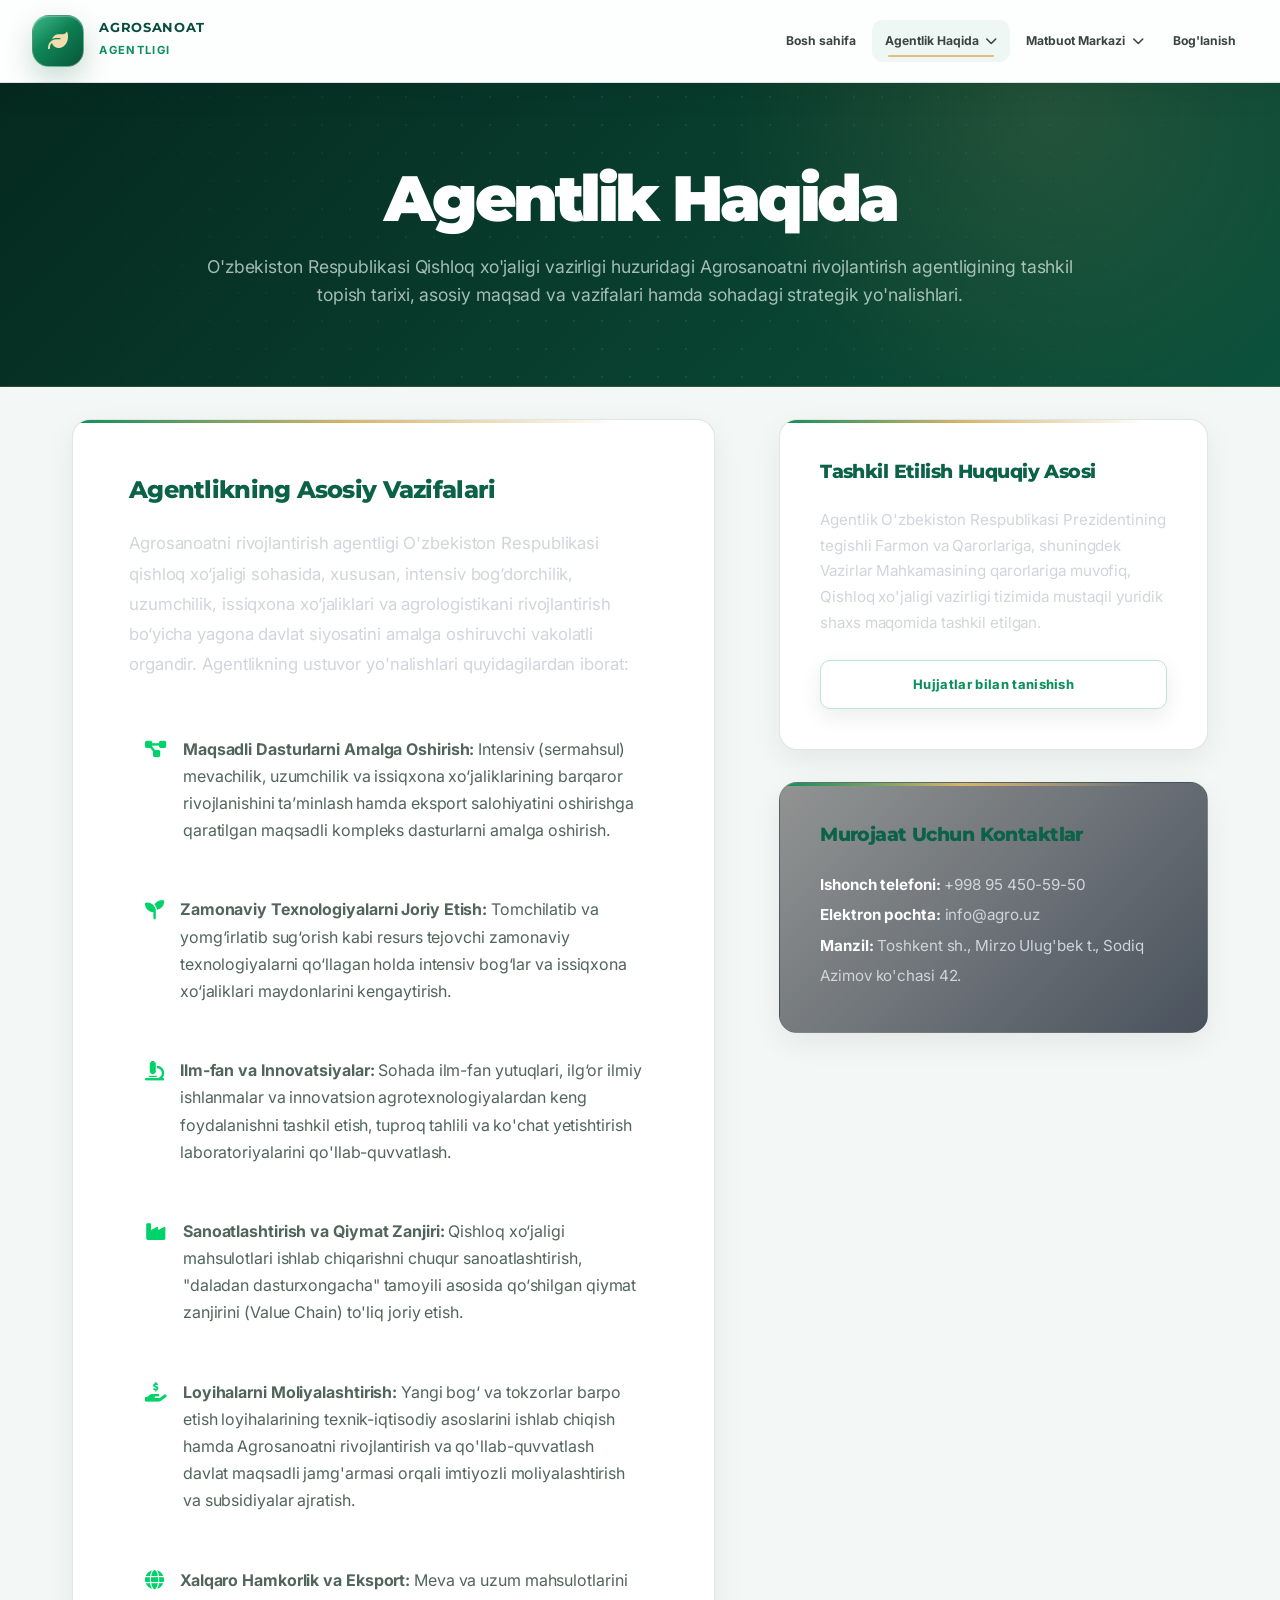
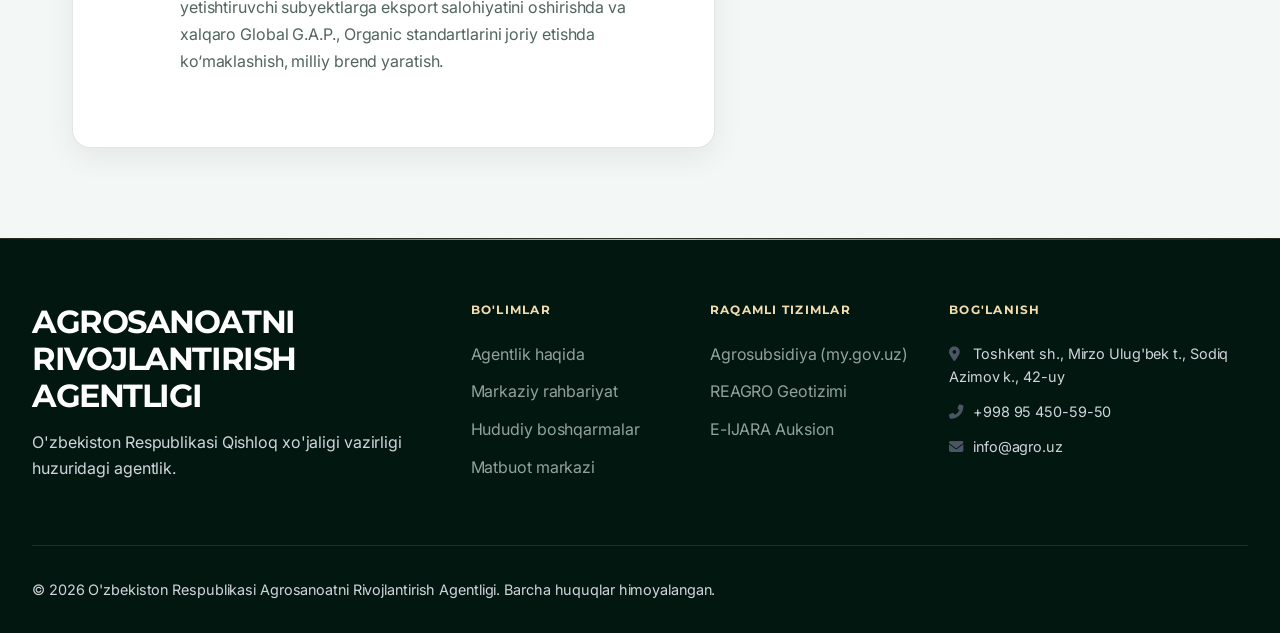
==== commit 401ab27e: "feat: davlat portali va admin panelni professional yangilash" ====
--- a/about.html
+++ b/about.html
@@ -8,7 +8,7 @@
   <link rel="icon" href="assets/favicon.svg" type="image/svg+xml">
   <link href="https://fonts.googleapis.com/css2?family=Inter:wght@400;500;600&family=Montserrat:wght@500;700;800;900&display=swap" rel="stylesheet">
   <link rel="stylesheet" href="https://cdnjs.cloudflare.com/ajax/libs/font-awesome/6.4.0/css/all.min.css">
-  <link rel="stylesheet" href="css/styles.css?v=10">
+  <link rel="stylesheet" href="css/styles.css?v=12">
 </head>
 <body>
   <!-- Header -->
@@ -161,6 +161,6 @@
       </div>
     </div>
   </footer>
-  <script src="js/app.js"></script>
+  <script src="js/app.js?v=12"></script>
 </body>
 </html>
--- a/css/styles.css
+++ b/css/styles.css
@@ -3249,3 +3249,493 @@
   .leadership-stage .leader-card-director .leader-name { font-size: 1.18rem; }
   .leadership-stage .leader-card-director .leader-role { font-size: 0.56rem; }
 }
+
+/* v11 — three-language content management */
+.admin-header-actions {
+  display: flex;
+  align-items: center;
+  justify-content: flex-end;
+  gap: 0.85rem;
+}
+
+.admin-language-switcher {
+  display: inline-flex;
+  align-items: center;
+  gap: 0.25rem;
+  padding: 0.28rem;
+  border: 1px solid var(--border-color);
+  border-radius: 12px;
+  background: var(--bg-secondary);
+}
+
+.admin-language-button {
+  min-width: 42px;
+  min-height: 36px;
+  padding: 0.4rem 0.65rem;
+  color: var(--text-muted);
+  border-radius: 9px;
+  font-size: 0.7rem;
+  font-weight: 800;
+  letter-spacing: 0.04em;
+}
+
+.admin-language-button:hover { color: var(--text-main); background: var(--bg-card); }
+.admin-language-button.active { color: #fff; background: var(--premium-emerald); box-shadow: 0 7px 18px rgba(11, 143, 91, 0.2); }
+
+.admin-editor-language-badge {
+  display: inline-flex;
+  margin-bottom: 0.42rem;
+  padding: 0.26rem 0.52rem;
+  color: var(--premium-emerald);
+  background: rgba(11, 143, 91, 0.08);
+  border: 1px solid rgba(11, 143, 91, 0.18);
+  border-radius: 999px;
+  font-size: 0.58rem;
+  font-weight: 800;
+  letter-spacing: 0.08em;
+  text-transform: uppercase;
+}
+
+.admin-localized-news-fields { min-width: 0; }
+
+.admin-language-notice {
+  min-width: 0;
+  margin-bottom: 1rem;
+  padding: 0.85rem 1rem;
+  display: grid;
+  grid-template-columns: auto auto minmax(0, 1fr);
+  align-items: center;
+  gap: 0.65rem;
+  color: var(--text-muted);
+  background: rgba(11, 143, 91, 0.07);
+  border: 1px solid rgba(11, 143, 91, 0.18);
+  border-radius: 12px;
+  font-size: 0.76rem;
+}
+
+.admin-language-notice i,
+.admin-language-notice strong { color: var(--premium-emerald); }
+.admin-language-notice span { min-width: 0; overflow-wrap: break-word; }
+.admin-localized-grid { gap: 0 1rem; }
+
+@media (max-width: 700px) {
+  .admin-header { align-items: flex-start; }
+  .admin-header-actions { align-items: flex-end; flex-direction: column-reverse; }
+  .admin-language-button { min-width: 36px; min-height: 32px; padding: 0.35rem 0.5rem; }
+  .admin-language-notice { grid-template-columns: auto 1fr; }
+  .admin-language-notice span { grid-column: 1 / -1; }
+}
+
+/* ==========================================================================
+   v12 — Institutional Government Portal & Professional CMS
+   ========================================================================== */
+:root {
+  --institutional-950: #031711;
+  --institutional-900: #05291f;
+  --institutional-800: #083d2e;
+  --institutional-700: #0b6246;
+  --institutional-600: #0c8a5b;
+  --institutional-500: #11a66c;
+  --institutional-gold: #d8b36a;
+  --institutional-gold-light: #f2d99d;
+  --institutional-ink: #10231c;
+  --institutional-paper: #f3f7f5;
+  --institutional-line: rgba(8, 61, 46, 0.13);
+}
+
+[data-theme="light"] body:not(.admin-body) {
+  color: var(--institutional-ink);
+  background: var(--institutional-paper);
+  background-image: none;
+}
+
+[data-theme="dark"] body:not(.admin-body) .brand-text h1 { color: #83d8b4; }
+[data-theme="dark"] body:not(.admin-body) .stat-number { color: #62cfa1; }
+[data-theme="dark"] body:not(.admin-body) .about-preview-copy h3 { color: #f2faf6 !important; }
+
+body:not(.admin-body) .top-bar {
+  min-height: 42px;
+  padding: 0.35rem 0;
+  background: var(--institutional-950);
+  border-bottom: 1px solid rgba(216, 179, 106, 0.22);
+}
+
+.top-public-links { display: flex; align-items: center; gap: 1.25rem; }
+.top-public-links a { display: inline-flex; align-items: center; gap: 0.45rem; color: rgba(255,255,255,0.7); font-size: 0.7rem; font-weight: 650; }
+.top-public-links a i { color: var(--institutional-gold); }
+.top-public-links a:hover { color: #fff; }
+
+body:not(.admin-body) .main-header {
+  position: sticky;
+  top: 0;
+  z-index: 100;
+  min-height: 88px;
+  background: color-mix(in srgb, var(--bg-card) 94%, transparent);
+  border-bottom: 1px solid var(--institutional-line);
+  box-shadow: 0 7px 24px rgba(3, 32, 23, 0.07);
+  backdrop-filter: blur(18px);
+  -webkit-backdrop-filter: blur(18px);
+}
+
+body:not(.admin-body) .navbar { min-height: 88px; }
+body:not(.admin-body) .brand-logo { gap: 0.8rem; }
+body:not(.admin-body) .brand-logo .emblem-icon {
+  width: 54px;
+  height: 54px;
+  flex-basis: 54px;
+  color: #fff;
+  background: linear-gradient(145deg, #0f9b67, #075039);
+  border: 1px solid rgba(216,179,106,0.45);
+  border-radius: 16px;
+  box-shadow: 0 9px 25px rgba(7, 80, 57, 0.22), inset 0 1px 0 rgba(255,255,255,0.18);
+}
+
+body:not(.admin-body) .brand-text h1 { color: var(--institutional-700); font-size: 0.68rem; line-height: 1.18; letter-spacing: 0.055em; }
+body:not(.admin-body) .nav-menu { gap: 0.25rem; }
+body:not(.admin-body) .nav-link { padding: 0.72rem 0.78rem; color: var(--text-main); border-radius: 10px; font-size: 0.76rem; font-weight: 700; text-transform: none; }
+body:not(.admin-body) .nav-link:hover { color: var(--institutional-600); background: rgba(12,138,91,0.07); }
+.nav-service-item { margin-left: 0.35rem; }
+.nav-service-link { display: inline-flex; align-items: center; gap: 0.5rem; padding: 0.72rem 0.95rem; color: #fff; background: var(--institutional-700); border: 1px solid rgba(216,179,106,0.25); border-radius: 10px; font-size: 0.72rem; font-weight: 750; box-shadow: 0 8px 18px rgba(8,61,46,0.16); }
+.nav-service-link:hover { color: #fff; background: var(--institutional-600); transform: translateY(-1px); }
+
+body:not(.admin-body) .dropdown-menu { padding: 0.55rem; border: 1px solid var(--institutional-line); border-radius: 14px; background: var(--bg-card); box-shadow: 0 20px 50px rgba(3,32,23,0.16); }
+body:not(.admin-body) .dropdown-item { border-radius: 9px; font-size: 0.74rem; }
+
+.hero-section {
+  min-height: 720px;
+  height: auto;
+  padding: clamp(5rem, 9vw, 7.5rem) 0 clamp(4rem, 7vw, 6rem);
+  display: flex;
+  align-items: center;
+}
+
+.hero-section::after { content: ''; position: absolute; inset: auto 0 0; height: 180px; z-index: 1; background: linear-gradient(transparent, rgba(2,30,21,0.55)); pointer-events: none; }
+.hero-layout { position: relative; z-index: 3; display: grid; grid-template-columns: minmax(0, 1.2fr) minmax(330px, 0.62fr); gap: clamp(2rem, 5vw, 5.5rem); align-items: end; }
+.hero-content { max-width: 760px; padding: 0; }
+.hero-title { max-width: 760px; font-size: clamp(3.7rem, 6.4vw, 6.2rem); line-height: 0.94; letter-spacing: -0.072em; text-transform: none; }
+.hero-description { max-width: 690px; font-size: clamp(1rem, 1.35vw, 1.14rem); line-height: 1.72; }
+.hero-badge { border-color: rgba(242,217,157,0.34); background: rgba(3,23,17,0.46); backdrop-filter: blur(10px); }
+.hero-search-box { max-width: 690px; background: rgba(255,255,255,0.95); border: 1px solid rgba(255,255,255,0.42); border-radius: 14px; box-shadow: 0 18px 40px rgba(0,0,0,0.2); }
+.hero-search-box input { color: #163127; }
+.hero-search-box .btn { color: #fff; background: var(--institutional-700); border-color: var(--institutional-700); }
+.hero-assurance { max-width: 690px; }
+
+.hero-command-panel {
+  position: relative;
+  padding: 1.45rem;
+  color: #fff;
+  background: linear-gradient(155deg, rgba(7,48,36,0.92), rgba(3,23,17,0.88));
+  border: 1px solid rgba(216,179,106,0.34);
+  border-radius: 24px;
+  box-shadow: 0 30px 70px rgba(0,0,0,0.3), inset 0 1px 0 rgba(255,255,255,0.09);
+  backdrop-filter: blur(22px);
+  overflow: hidden;
+}
+.hero-command-panel::before { content: ''; position: absolute; width: 180px; height: 180px; top: -110px; right: -80px; border: 1px solid rgba(216,179,106,0.22); border-radius: 50%; box-shadow: 0 0 0 28px rgba(216,179,106,0.04), 0 0 0 55px rgba(216,179,106,0.025); }
+.hero-command-top { position: relative; display: flex; align-items: center; justify-content: space-between; gap: 1rem; margin-bottom: 1.7rem; }
+.hero-command-code { color: var(--institutional-gold-light); font-family: var(--font-heading); font-size: 0.68rem; font-weight: 800; letter-spacing: 0.1em; }
+.hero-command-status { display: inline-flex; align-items: center; gap: 0.4rem; padding: 0.35rem 0.6rem; color: #8de7bd; background: rgba(17,166,108,0.11); border: 1px solid rgba(17,166,108,0.28); border-radius: 999px; font-size: 0.62rem; font-weight: 800; }
+.hero-command-status i { font-size: 0.42rem; box-shadow: 0 0 10px #11a66c; border-radius: 50%; }
+.hero-command-eyebrow { margin-bottom: 0.55rem; color: rgba(255,255,255,0.55); font-size: 0.62rem; font-weight: 800; letter-spacing: 0.1em; text-transform: uppercase; }
+.hero-command-panel h3 { max-width: 300px; margin-bottom: 0.75rem; color: #fff; font-size: 1.35rem; line-height: 1.18; text-transform: none; letter-spacing: -0.03em; }
+.hero-command-copy { margin-bottom: 1.25rem; color: rgba(255,255,255,0.62); font-size: 0.76rem; line-height: 1.6; }
+.hero-program-list { display: grid; gap: 0.5rem; }
+.hero-program-list > div { display: grid; grid-template-columns: 34px 1fr; gap: 0.7rem; align-items: center; padding: 0.68rem; background: rgba(255,255,255,0.045); border: 1px solid rgba(255,255,255,0.08); border-radius: 11px; }
+.hero-program-list > div > span { display: grid; place-items: center; width: 34px; height: 34px; color: var(--institutional-gold-light); border: 1px solid rgba(216,179,106,0.28); border-radius: 9px; font-size: 0.62rem; font-weight: 800; }
+.hero-program-list strong, .hero-program-list small { display: block; }
+.hero-program-list strong { color: #fff; font-size: 0.74rem; }
+.hero-program-list small { margin-top: 0.08rem; color: rgba(255,255,255,0.52); font-size: 0.63rem; }
+.hero-command-link { display: flex; align-items: center; justify-content: space-between; margin-top: 1rem; padding-top: 1rem; color: var(--institutional-gold-light); border-top: 1px solid rgba(255,255,255,0.1); font-size: 0.69rem; font-weight: 800; }
+
+.government-access { position: relative; z-index: 8; margin-top: -1px; padding: 1.35rem 0; background: var(--bg-card); border-bottom: 1px solid var(--institutional-line); box-shadow: 0 12px 28px rgba(3,32,23,0.05); }
+.government-access-grid { display: grid; grid-template-columns: repeat(6, minmax(0, 1fr)); }
+.access-card { position: relative; min-width: 0; min-height: 94px; padding: 1rem 0.95rem; display: grid; grid-template-columns: 38px minmax(0, 1fr); align-items: center; gap: 0.7rem; border-right: 1px solid var(--institutional-line); }
+.access-card:first-child { border-left: 1px solid var(--institutional-line); }
+.access-card > i { display: grid; place-items: center; width: 38px; height: 38px; color: var(--institutional-600); background: rgba(12,138,91,0.08); border-radius: 11px; }
+.access-card strong, .access-card small { display: block; }
+.access-card strong { color: var(--text-main); font-size: 0.7rem; line-height: 1.3; }
+.access-card small { margin-top: 0.2rem; color: var(--text-muted); font-size: 0.58rem; line-height: 1.3; }
+.access-card > b { position: absolute; top: 0.45rem; right: 0.55rem; color: color-mix(in srgb, var(--text-muted) 28%, transparent); font-size: 0.52rem; }
+.access-card:hover { background: rgba(12,138,91,0.055); }
+.access-card:hover > i { color: #fff; background: var(--institutional-600); transform: translateY(-2px); }
+
+body:not(.admin-body) .stats-banner { margin-top: 2rem; border-radius: 22px; background: var(--bg-card); border: 1px solid var(--institutional-line); box-shadow: 0 14px 38px rgba(3,32,23,0.08); }
+body:not(.admin-body) .stat-number { color: var(--institutional-700); }
+body:not(.admin-body) .section { padding: clamp(4.5rem, 7vw, 6.5rem) 0; }
+body:not(.admin-body) .section-header { margin-bottom: clamp(2.3rem, 4vw, 3.5rem); }
+body:not(.admin-body) .section-title { font-size: clamp(2.1rem, 4vw, 3.25rem); line-height: 1.08; text-transform: none; letter-spacing: -0.05em; }
+body:not(.admin-body) .section-subtitle { color: var(--text-muted); font-size: clamp(0.9rem, 1.15vw, 1rem); }
+body:not(.admin-body) .section-tag { color: var(--institutional-600); background: rgba(12,138,91,0.06); border-color: rgba(12,138,91,0.18); }
+
+.institutional-programs { background: linear-gradient(180deg, #edf4f0, #f8faf9); border-block: 1px solid var(--institutional-line); }
+[data-theme="dark"] .institutional-programs { background: linear-gradient(180deg, #091710, #0b1d15); }
+.institutional-heading { display: flex; align-items: end; justify-content: space-between; gap: 2rem; margin-bottom: 2.5rem; }
+.institutional-heading .section-subtitle { margin-left: 0; }
+.institutional-text-link { flex: 0 0 auto; display: inline-flex; align-items: center; gap: 0.6rem; padding-bottom: 0.35rem; color: var(--institutional-600); border-bottom: 1px solid currentColor; font-size: 0.74rem; font-weight: 800; }
+.program-layout { display: grid; grid-template-columns: minmax(0, 1.65fr) minmax(300px, 0.72fr); gap: 1.35rem; align-items: stretch; }
+.program-grid { display: grid; grid-template-columns: repeat(2, minmax(0, 1fr)); gap: 1rem; }
+.program-card { position: relative; min-width: 0; min-height: 245px; padding: 1.35rem; display: flex; flex-direction: column; align-items: flex-start; overflow: hidden; background: var(--bg-card); border: 1px solid var(--institutional-line); border-radius: 18px; box-shadow: 0 10px 28px rgba(3,32,23,0.05); }
+.program-card > i { display: grid; place-items: center; width: 46px; height: 46px; margin: 1.4rem 0 1rem; color: var(--institutional-600); background: rgba(12,138,91,0.08); border: 1px solid rgba(12,138,91,0.13); border-radius: 13px; font-size: 1.05rem; }
+.program-index { color: var(--text-muted); font-size: 0.58rem; font-weight: 800; letter-spacing: 0.1em; }
+.program-card h3 { margin-bottom: 0.55rem; color: var(--text-main); font-size: 1.03rem; line-height: 1.25; text-transform: none; letter-spacing: -0.025em; }
+.program-card p { margin-bottom: 1rem; color: var(--text-muted); font-size: 0.75rem; line-height: 1.62; }
+.program-card a { margin-top: auto; display: inline-flex; align-items: center; gap: 0.5rem; color: var(--institutional-600); font-size: 0.67rem; font-weight: 800; }
+.program-card:hover { transform: translateY(-4px); border-color: rgba(12,138,91,0.3); box-shadow: 0 20px 45px rgba(3,32,23,0.1); }
+.program-card-featured { color: #fff; background: linear-gradient(145deg, #083d2e, #05291f); border-color: rgba(216,179,106,0.25); }
+.program-card-featured h3 { color: #fff; }
+.program-card-featured p, .program-card-featured .program-index { color: rgba(255,255,255,0.62); }
+.program-card-featured > i { color: var(--institutional-gold-light); background: rgba(216,179,106,0.11); border-color: rgba(216,179,106,0.22); }
+.program-card-featured a { color: var(--institutional-gold-light); }
+
+.official-resource-card { position: relative; padding: 1.6rem; color: #fff; background: linear-gradient(160deg, #0b6246, #063326); border: 1px solid rgba(216,179,106,0.26); border-radius: 20px; box-shadow: 0 20px 50px rgba(3,32,23,0.18); overflow: hidden; }
+.official-resource-card::after { content: ''; position: absolute; width: 220px; height: 220px; right: -135px; bottom: -125px; border: 1px solid rgba(216,179,106,0.17); border-radius: 50%; box-shadow: 0 0 0 36px rgba(216,179,106,0.04); }
+.official-resource-head { display: flex; align-items: center; gap: 0.65rem; margin-bottom: 2rem; color: var(--institutional-gold-light); font-size: 0.65rem; font-weight: 800; letter-spacing: 0.09em; text-transform: uppercase; }
+.official-resource-card h3 { max-width: 260px; margin-bottom: 0.7rem; color: #fff; font-size: 1.5rem; line-height: 1.15; text-transform: none; letter-spacing: -0.04em; }
+.official-resource-card > p { margin-bottom: 1.35rem; color: rgba(255,255,255,0.65); font-size: 0.76rem; line-height: 1.6; }
+.official-resource-card nav { display: grid; }
+.official-resource-card nav a { display: flex; align-items: center; justify-content: space-between; gap: 1rem; padding: 0.82rem 0; color: rgba(255,255,255,0.82); border-top: 1px solid rgba(255,255,255,0.1); font-size: 0.68rem; }
+.official-resource-card nav a span { display: flex; align-items: center; gap: 0.6rem; }
+.official-resource-card nav a span i { width: 16px; color: var(--institutional-gold-light); text-align: center; }
+.official-resource-foot { position: relative; z-index: 1; display: flex; justify-content: space-between; margin-top: 1.3rem; padding-top: 1rem; color: rgba(255,255,255,0.55); border-top: 1px solid rgba(255,255,255,0.1); font-size: 0.6rem; }
+
+.news-official-column { display: grid; align-content: start; gap: 1rem; }
+.news-official-card { position: relative; padding: 1.4rem; overflow: hidden; background: linear-gradient(145deg, #083d2e, #05291f); border: 1px solid rgba(216,179,106,0.22); border-radius: 18px; box-shadow: 0 15px 40px rgba(3,32,23,0.14); }
+.news-official-icon { display: grid; place-items: center; width: 46px; height: 46px; margin-bottom: 1.4rem; color: var(--institutional-gold-light); background: rgba(216,179,106,0.1); border: 1px solid rgba(216,179,106,0.22); border-radius: 13px; }
+.news-official-card h3 { margin-bottom: 0.55rem; color: #fff; font-size: 1.25rem; text-transform: none; letter-spacing: -0.03em; }
+.news-official-card > p:not(.admin-eyebrow) { margin-bottom: 1.2rem; color: rgba(255,255,255,0.62); font-size: 0.76rem; line-height: 1.6; }
+.news-official-card .btn { width: 100%; color: #08251b; background: var(--institutional-gold-light); border-color: var(--institutional-gold-light); }
+.news-document-link { min-width: 0; padding: 1rem; display: grid; grid-template-columns: 40px minmax(0,1fr) auto; gap: 0.8rem; align-items: center; background: var(--bg-card); border: 1px solid var(--institutional-line); border-radius: 15px; }
+.news-document-link > i:first-child { display: grid; place-items: center; width: 40px; height: 40px; color: var(--institutional-600); background: rgba(12,138,91,0.08); border-radius: 11px; }
+.news-document-link strong, .news-document-link small { display: block; }
+.news-document-link strong { color: var(--text-main); font-size: 0.73rem; }
+.news-document-link small { margin-top: 0.15rem; color: var(--text-muted); font-size: 0.61rem; }
+.news-document-link > i:last-child { color: var(--institutional-600); }
+
+.public-accountability { padding: 3rem 0; color: #fff; background: linear-gradient(120deg, #05291f, #0b6246); border-block: 1px solid rgba(216,179,106,0.22); }
+.public-accountability-inner { display: grid; grid-template-columns: minmax(0,0.9fr) minmax(0,1.1fr); gap: 3rem; align-items: center; }
+.accountability-copy > span { color: var(--institutional-gold-light); font-size: 0.63rem; font-weight: 800; letter-spacing: 0.1em; text-transform: uppercase; }
+.accountability-copy h2 { max-width: 520px; margin: 0.55rem 0 0.7rem; color: #fff; font-size: clamp(1.55rem, 3vw, 2.35rem); line-height: 1.12; letter-spacing: -0.05em; text-transform: none; }
+.accountability-copy p { color: rgba(255,255,255,0.6); font-size: 0.78rem; }
+.accountability-links { display: grid; grid-template-columns: repeat(3,minmax(0,1fr)); gap: 0.7rem; }
+.accountability-links a { min-width: 0; padding: 1rem; display: flex; align-items: center; gap: 0.7rem; background: rgba(255,255,255,0.06); border: 1px solid rgba(255,255,255,0.12); border-radius: 14px; }
+.accountability-links a > i { color: var(--institutional-gold-light); }
+.accountability-links strong, .accountability-links small { display: block; }
+.accountability-links strong { color: #fff; font-size: 0.69rem; }
+.accountability-links small { margin-top: 0.15rem; color: rgba(255,255,255,0.5); font-size: 0.56rem; }
+.accountability-links a:hover { background: rgba(255,255,255,0.11); transform: translateY(-2px); }
+
+body:not(.admin-body) .main-footer { padding-top: 4rem; background: #031711; }
+body:not(.admin-body) .footer-grid { gap: 2.5rem; }
+body:not(.admin-body) .footer-bottom { display: flex; align-items: center; justify-content: space-between; gap: 1.5rem; text-align: left; }
+.footer-policy-links { display: flex; gap: 1.15rem; }
+.footer-policy-links a { color: rgba(255,255,255,0.5); font-size: 0.65rem; }
+
+/* Internal pages inherit the same institutional visual system. */
+body:not(.admin-body) .main-header + .section,
+body:not(.admin-body) .page-header {
+  padding: clamp(4rem, 6vw, 5.5rem) 0 !important;
+  background:
+    radial-gradient(circle at 82% 10%, rgba(216,179,106,0.13), transparent 20rem),
+    linear-gradient(135deg, #05291f, #0b513b) !important;
+  border-bottom: 1px solid rgba(216,179,106,0.22);
+}
+body:not(.admin-body) .main-header + .section .section-title,
+body:not(.admin-body) .main-header + .section .section-subtitle,
+body:not(.admin-body) .page-header h1,
+body:not(.admin-body) .page-header p { color: #fff; }
+body:not(.admin-body) .main-header + .section .section-subtitle,
+body:not(.admin-body) .page-header p { color: rgba(255,255,255,0.66); }
+body:not(.admin-body) .content-card,
+body:not(.admin-body) .region-content,
+body:not(.admin-body) .doc-item { border-color: var(--institutional-line); border-radius: 18px; box-shadow: 0 10px 30px rgba(3,32,23,0.065); }
+body:not(.admin-body) .content-title { color: var(--institutional-700); text-transform: none; letter-spacing: -0.03em; }
+body:not(.admin-body) .region-btn.active { color: #fff; background: var(--institutional-700); }
+
+/* Professional admin CMS */
+.admin-body { color: #dfece6; background: #07110d; background-image: radial-gradient(circle at 88% 5%, rgba(12,138,91,0.09), transparent 28rem); }
+.admin-login-shell { min-height: 100vh; padding: clamp(1rem,3vw,2.5rem); display: grid; grid-template-columns: minmax(0,1.15fr) minmax(390px,0.72fr); gap: 0; align-items: stretch; background: #06110c; }
+.admin-login-brand-panel { position: relative; min-height: calc(100vh - 5rem); padding: clamp(2rem,5vw,5rem); display: flex; flex-direction: column; overflow: hidden; color: #fff; background: linear-gradient(145deg, rgba(5,41,31,0.93), rgba(3,23,17,0.97)), url('../assets/pf108-intensive-orchards-hero.jpg') center/cover; border: 1px solid rgba(216,179,106,0.17); border-radius: 30px 0 0 30px; }
+.admin-login-brand-panel::after { content: ''; position: absolute; width: 600px; height: 600px; right: -380px; bottom: -360px; border: 1px solid rgba(216,179,106,0.2); border-radius: 50%; box-shadow: 0 0 0 70px rgba(216,179,106,0.035), 0 0 0 140px rgba(216,179,106,0.02); }
+.admin-login-seal { position: relative; z-index: 1; display: flex; align-items: center; gap: 0.9rem; }
+.admin-login-seal .emblem-icon { width: 52px; height: 52px; color: #fff; background: linear-gradient(145deg,#11a66c,#075039); border: 1px solid rgba(216,179,106,0.4); border-radius: 15px; }
+.admin-login-seal strong, .admin-login-seal small { display: block; }
+.admin-login-seal strong { font-family: var(--font-heading); font-size: 0.82rem; letter-spacing: 0.08em; }
+.admin-login-seal small { margin-top: 0.12rem; color: rgba(255,255,255,0.55); font-size: 0.65rem; }
+.admin-login-brand-copy { position: relative; z-index: 1; max-width: 650px; margin: auto 0; }
+.admin-system-badge { display: inline-flex; align-items: center; gap: 0.5rem; margin-bottom: 1.4rem; padding: 0.42rem 0.7rem; color: var(--institutional-gold-light); background: rgba(216,179,106,0.08); border: 1px solid rgba(216,179,106,0.22); border-radius: 999px; font-size: 0.62rem; font-weight: 800; letter-spacing: 0.08em; text-transform: uppercase; }
+.admin-login-brand-copy h2 { max-width: 650px; margin-bottom: 1rem; color: #fff; font-size: clamp(2.4rem,5vw,4.5rem); line-height: 0.98; letter-spacing: -0.065em; text-transform: none; }
+.admin-login-brand-copy > p { max-width: 540px; color: rgba(255,255,255,0.62); font-size: 0.92rem; line-height: 1.7; }
+.admin-login-features { position: relative; z-index: 1; display: grid; grid-template-columns: repeat(3,minmax(0,1fr)); gap: 0.65rem; }
+.admin-login-features > div { padding: 0.85rem; display: flex; align-items: center; gap: 0.65rem; background: rgba(255,255,255,0.045); border: 1px solid rgba(255,255,255,0.09); border-radius: 12px; }
+.admin-login-features i { color: var(--institutional-gold-light); }
+.admin-login-features strong, .admin-login-features small { display: block; }
+.admin-login-features strong { color: #fff; font-size: 0.67rem; }
+.admin-login-features small { color: rgba(255,255,255,0.48); font-size: 0.56rem; }
+.admin-login-version { position: absolute; top: 2rem; right: 2rem; color: rgba(255,255,255,0.32); font-size: 0.55rem; letter-spacing: 0.12em; }
+.admin-login-card { width: auto; max-width: none; min-height: calc(100vh - 5rem); padding: clamp(2rem,5vw,4.5rem); display: flex; flex-direction: column; justify-content: center; border: 1px solid rgba(255,255,255,0.08); border-left: 0; border-radius: 0 30px 30px 0; background: #0b1712; box-shadow: none; }
+.admin-login-card-head { position: absolute; top: 2rem; left: 2rem; right: 2rem; display: flex; justify-content: space-between; color: #738b80; font-size: 0.6rem; font-weight: 800; letter-spacing: 0.08em; }
+.admin-login-card-head a { display: inline-flex; align-items: center; gap: 0.45rem; color: #8ba499; }
+.admin-login-card .admin-login-icon { width: 52px; height: 52px; margin-bottom: 1.4rem; color: var(--institutional-gold-light); border-color: rgba(216,179,106,0.28); border-radius: 14px; }
+.admin-login-card h1 { color: #fff; font-size: 2rem; text-transform: none; letter-spacing: -0.04em; }
+.admin-login-copy { max-width: 420px; font-size: 0.8rem; }
+.admin-login-card .form-input { min-height: 52px; color: #eaf4ef; background: #0e2018; border-color: rgba(255,255,255,0.1); border-radius: 11px; }
+.admin-login-card .admin-submit { min-height: 52px; color: #fff; background: linear-gradient(135deg,#0c8a5b,#0b6246); border: 0; border-radius: 11px; }
+.admin-login-security { margin-top: 1.2rem; display: flex; align-items: flex-start; gap: 0.55rem; color: #61796e; font-size: 0.61rem; line-height: 1.45; }
+.admin-login-security i { margin-top: 0.15rem; color: #0c8a5b; }
+
+.admin-app { grid-template-columns: 288px minmax(0,1fr); background: #eef3f1; }
+.admin-sidebar { width: auto; padding: 1.25rem; background: linear-gradient(180deg,#061b14,#08271d); border-right: 1px solid rgba(216,179,106,0.15); }
+.admin-brand { padding: 0.5rem 0.5rem 1.3rem; margin-bottom: 1.4rem; }
+.admin-brand .emblem-icon { color: #fff; background: linear-gradient(145deg,#0fa06a,#075039); border: 1px solid rgba(216,179,106,0.35); border-radius: 13px; }
+.admin-brand strong { color: #fff; letter-spacing: 0.06em; }
+.admin-brand small { color: rgba(255,255,255,0.45); }
+.admin-nav-label { margin: 0 0.7rem 0.65rem; color: rgba(255,255,255,0.32); font-size: 0.55rem; font-weight: 800; letter-spacing: 0.12em; text-transform: uppercase; }
+.admin-nav { gap: 0.28rem; }
+.admin-nav-item { min-height: 48px; color: rgba(255,255,255,0.56); border-radius: 10px; font-size: 0.72rem; }
+.admin-nav-item:hover { color: #fff; background: rgba(255,255,255,0.055); }
+.admin-nav-item.active { color: #fff; background: linear-gradient(90deg,rgba(17,166,108,0.22),rgba(17,166,108,0.08)); border-color: rgba(17,166,108,0.28); box-shadow: inset 3px 0 0 #11a66c; }
+.admin-sidebar-footer { display: grid; gap: 0.65rem; }
+.admin-user-card { padding: 0.7rem; display: grid; grid-template-columns: 36px 1fr auto; gap: 0.65rem; align-items: center; background: rgba(255,255,255,0.04); border: 1px solid rgba(255,255,255,0.08); border-radius: 11px; }
+.admin-user-card > span { display: grid; place-items: center; width: 36px; height: 36px; color: var(--institutional-gold-light); background: rgba(216,179,106,0.1); border-radius: 10px; font-size: 0.65rem; font-weight: 800; }
+.admin-user-card strong, .admin-user-card small { display: block; }
+.admin-user-card strong { color: #fff; font-size: 0.65rem; }
+.admin-user-card small { color: rgba(255,255,255,0.4); font-size: 0.54rem; }
+.admin-user-card > i { color: #25c17e; font-size: 0.42rem; box-shadow: 0 0 8px #25c17e; border-radius: 50%; }
+.admin-site-link { border-radius: 10px; font-size: 0.68rem; }
+
+.admin-workspace { color: #13251e; background: #eef3f1; }
+.admin-header { min-height: 88px; padding: 1rem 1.7rem; background: rgba(255,255,255,0.92); border-bottom: 1px solid rgba(8,61,46,0.1); backdrop-filter: blur(18px); }
+.admin-header h1 { color: #14271f; font-size: 1.3rem; text-transform: none; letter-spacing: -0.035em; }
+.admin-breadcrumb { display: flex; align-items: center; gap: 0.45rem; margin-bottom: 0.25rem; color: #84988f; font-size: 0.56rem; }
+.admin-breadcrumb span { color: #0c8a5b; font-weight: 800; letter-spacing: 0.08em; }
+.admin-breadcrumb i { font-size: 0.45rem; }
+.admin-breadcrumb b { font-weight: 600; }
+.admin-language-switcher { background: #eef3f1; border-color: rgba(8,61,46,0.1); }
+.admin-language-button { color: #667e73; }
+.admin-language-button.active { background: #0c8a5b; }
+.admin-header .btn-secondary { color: #355046; background: #f8faf9; border-color: rgba(8,61,46,0.12); border-radius: 10px; }
+.admin-main { max-width: 1540px; padding: clamp(1.25rem,2.5vw,2.25rem); }
+
+.admin-dashboard-hero { position: relative; min-height: 245px; margin-bottom: 1rem; padding: clamp(1.5rem,3vw,2.4rem); display: flex; align-items: center; justify-content: space-between; gap: 2rem; overflow: hidden; color: #fff; background: linear-gradient(120deg,#063326,#0b6246); border: 1px solid rgba(216,179,106,0.24); border-radius: 20px; box-shadow: 0 20px 48px rgba(3,32,23,0.14); }
+.admin-dashboard-hero::after { content: ''; position: absolute; width: 400px; height: 400px; right: -230px; top: -240px; border: 1px solid rgba(216,179,106,0.2); border-radius: 50%; box-shadow: 0 0 0 55px rgba(216,179,106,0.035),0 0 0 110px rgba(216,179,106,0.02); }
+.admin-dashboard-hero > div { position: relative; z-index: 1; }
+.admin-dashboard-kicker { display: inline-flex; align-items: center; gap: 0.5rem; margin-bottom: 1rem; color: var(--institutional-gold-light); font-size: 0.61rem; font-weight: 800; letter-spacing: 0.1em; text-transform: uppercase; }
+.admin-dashboard-hero h2 { margin-bottom: 0.65rem; color: #fff; font-size: clamp(1.7rem,3vw,2.6rem); text-transform: none; letter-spacing: -0.05em; }
+.admin-dashboard-hero p { max-width: 620px; color: rgba(255,255,255,0.62); font-size: 0.78rem; }
+.admin-dashboard-actions { display: flex; flex-wrap: wrap; gap: 0.55rem; margin-top: 1.3rem; }
+.admin-dashboard-actions button,.admin-dashboard-actions a { padding: 0.62rem 0.8rem; display: inline-flex; align-items: center; gap: 0.5rem; color: rgba(255,255,255,0.82); background: rgba(255,255,255,0.07); border: 1px solid rgba(255,255,255,0.12); border-radius: 9px; font-size: 0.63rem; font-weight: 750; }
+.admin-dashboard-actions button:first-child { color: #09271c; background: var(--institutional-gold-light); border-color: var(--institutional-gold-light); }
+.admin-dashboard-live { min-width: 150px; padding: 1rem; display: grid; text-align: right; background: rgba(0,0,0,0.11); border: 1px solid rgba(255,255,255,0.1); border-radius: 15px; }
+.admin-dashboard-live span { color: #8ce1b8; font-size: 0.59rem; font-weight: 800; }
+.admin-dashboard-live span i { margin-right: 0.35rem; font-size: 0.4rem; }
+.admin-dashboard-live strong { margin-top: 0.4rem; color: #fff; font-family: var(--font-heading); font-size: 2rem; }
+.admin-dashboard-live small { color: rgba(255,255,255,0.42); font-size: 0.56rem; }
+
+.admin-stat-grid { gap: 0.8rem; margin-bottom: 0.8rem; }
+.admin-stat-card { min-height: 178px; padding: 1.2rem; display: grid; grid-template-columns: auto 1fr; align-content: end; column-gap: 0.4rem; color: #13251e; background: #fff; border: 1px solid rgba(8,61,46,0.1); border-top: 0; border-radius: 15px; box-shadow: 0 8px 24px rgba(3,32,23,0.055); }
+.admin-stat-card::before { content: ''; position: absolute; inset: 0 auto 0 0; width: 3px; background: linear-gradient(#0c8a5b,#d8b36a); border-radius: 15px 0 0 15px; }
+.admin-stat-card-top { grid-column: 1 / -1; display: flex; align-items: center; justify-content: space-between; margin-bottom: auto; color: #7b9187; font-size: 0.6rem; font-weight: 750; }
+.admin-stat-card-top i { display: grid; place-items: center; width: 36px; height: 36px; margin: 0; color: #0c8a5b; background: rgba(12,138,91,0.08); border-radius: 10px; font-size: 0.9rem; }
+.admin-stat-card > strong { color: #123026; font-size: 2.35rem; line-height: 1; }
+.admin-stat-card > small { align-self: end; padding-bottom: 0.2rem; color: #81958c; font-size: 0.58rem; }
+.admin-stat-card > span { grid-column: 1 / -1; margin-top: 0.5rem; color: #81958c; font-size: 0.6rem; }
+
+.admin-dashboard-grid { display: grid; grid-template-columns: repeat(2,minmax(0,1fr)); gap: 0.8rem; }
+.admin-dashboard-grid .admin-card { padding: 1.3rem; color: #183128; background: #fff; border: 1px solid rgba(8,61,46,0.1); border-radius: 15px; box-shadow: 0 8px 24px rgba(3,32,23,0.05); }
+.admin-content-map { grid-column: 1 / -1; }
+.admin-card-heading { display: flex; align-items: flex-start; justify-content: space-between; gap: 1rem; margin-bottom: 1rem; }
+.admin-card-heading h2 { margin: 0; color: #153127; font-size: 1.05rem; text-transform: none; letter-spacing: -0.03em; }
+.admin-card-heading .admin-eyebrow { margin-bottom: 0.25rem; color: #0c8a5b; }
+.admin-card-heading > span:not(.admin-health-pill) { color: #0c8a5b; font-family: var(--font-heading); font-size: 1.55rem; font-weight: 800; }
+.admin-translation-card > p { color: #7a8f86; font-size: 0.68rem; }
+.admin-progress { height: 9px; margin: 1.3rem 0 0.8rem; overflow: hidden; background: #e8f0ec; border-radius: 999px; }
+.admin-progress span { display: block; width: 0; height: 100%; background: linear-gradient(90deg,#0c8a5b,#d8b36a); border-radius: inherit; transition: width 500ms ease; }
+.admin-translation-legend { display: flex; justify-content: space-between; color: #82958c; font-size: 0.61rem; }
+.admin-translation-legend i { margin-right: 0.35rem; color: #0c8a5b; font-size: 0.4rem; }
+.admin-translation-legend b { color: #425c51; }
+.admin-health-pill { display: inline-flex; align-items: center; gap: 0.35rem; padding: 0.35rem 0.55rem; color: #08794f; background: rgba(12,138,91,0.08); border-radius: 999px; font-size: 0.57rem; font-weight: 800; }
+.admin-health-pill i { font-size: 0.38rem; }
+.admin-system-list { display: grid; }
+.admin-system-list > div { padding: 0.7rem 0; display: flex; align-items: center; justify-content: space-between; gap: 1rem; border-top: 1px solid rgba(8,61,46,0.08); font-size: 0.64rem; }
+.admin-system-list span { color: #698077; }
+.admin-system-list span i { width: 20px; color: #0c8a5b; }
+.admin-system-list strong { color: #24463a; }
+.admin-content-map-links { display: grid; grid-template-columns: repeat(3,minmax(0,1fr)); gap: 0.7rem; }
+.admin-content-map-links button { min-width: 0; padding: 0.9rem; display: grid; grid-template-columns: 40px minmax(0,1fr) auto; gap: 0.7rem; align-items: center; text-align: left; background: #f4f8f6; border: 1px solid rgba(8,61,46,0.08); border-radius: 11px; }
+.admin-content-map-links button > i { display: grid; place-items: center; width: 40px; height: 40px; color: #0c8a5b; background: #fff; border-radius: 10px; box-shadow: 0 5px 15px rgba(3,32,23,0.06); }
+.admin-content-map-links strong,.admin-content-map-links small { display: block; }
+.admin-content-map-links strong { color: #214438; font-size: 0.65rem; }
+.admin-content-map-links small { margin-top: 0.12rem; color: #83968e; font-size: 0.55rem; }
+.admin-content-map-links b { color: #0c8a5b; }
+
+.admin-section-heading { padding: 1.1rem 1.2rem; align-items: center; background: #fff; border: 1px solid rgba(8,61,46,0.1); border-radius: 14px; box-shadow: 0 7px 20px rgba(3,32,23,0.045); }
+.admin-section-heading h2 { color: #17352a; font-size: 1.25rem; text-transform: none; letter-spacing: -0.035em; }
+.admin-section-heading .admin-eyebrow { color: #0c8a5b; }
+.admin-section .admin-card,.admin-editor-card { color: #19362b; background: #fff; border-color: rgba(8,61,46,0.1); border-radius: 14px; box-shadow: 0 7px 22px rgba(3,32,23,0.045); }
+.admin-editor-header h3,.admin-news-row-body h3 { color: #18382c; text-transform: none; letter-spacing: -0.02em; }
+.admin-body .form-label { color: #536b61; }
+.admin-body .form-input,.admin-body .form-select { color: #18352a; background: #f7faf8; border-color: rgba(8,61,46,0.12); border-radius: 9px; }
+.admin-body .form-input:focus,.admin-body .form-select:focus { background: #fff; border-color: #0c8a5b; }
+.admin-body .btn-primary { color: #fff; background: #0c8a5b; border-color: #0c8a5b; border-radius: 9px; }
+.admin-body .btn-secondary { color: #37564a; background: #f5f8f6; border-color: rgba(8,61,46,0.13); border-radius: 9px; }
+.admin-language-notice { color: #617a70; background: #f2f8f5; border-color: rgba(12,138,91,0.15); }
+.admin-news-row { background: #fff; border-color: rgba(8,61,46,0.1); border-radius: 14px; }
+
+@media (max-width: 1180px) {
+  .top-public-links { display: none; }
+  .hero-layout { grid-template-columns: minmax(0,1fr) 330px; gap: 2rem; }
+  .hero-title { font-size: clamp(3.4rem,6.2vw,5rem); }
+  .government-access-grid { grid-template-columns: repeat(3,minmax(0,1fr)); }
+  .access-card:nth-child(3) { border-right: 0; }
+  .access-card:nth-child(-n+3) { border-bottom: 1px solid var(--institutional-line); }
+  .program-layout { grid-template-columns: 1fr; }
+  .official-resource-card nav { grid-template-columns: repeat(2,minmax(0,1fr)); gap: 0 1rem; }
+  .admin-app { grid-template-columns: 248px minmax(0,1fr); }
+}
+
+@media (max-width: 900px) {
+  .nav-service-item { margin-left: 0; }
+  .nav-service-link { margin-top: 0.5rem; justify-content: center; }
+  .hero-section { min-height: auto; }
+  .hero-layout { grid-template-columns: 1fr; align-items: start; }
+  .hero-command-panel { max-width: 620px; }
+  .hero-title { font-size: clamp(3.2rem,10vw,5rem); }
+  .program-grid { grid-template-columns: 1fr 1fr; }
+  .public-accountability-inner { grid-template-columns: 1fr; gap: 1.5rem; }
+  .admin-login-shell { grid-template-columns: 1fr; padding: 1rem; }
+  .admin-login-brand-panel { display: none; }
+  .admin-login-card { min-height: calc(100vh - 2rem); border: 1px solid rgba(255,255,255,0.08); border-radius: 24px; }
+  .admin-dashboard-grid { grid-template-columns: 1fr; }
+  .admin-content-map { grid-column: 1; }
+  .admin-content-map-links { grid-template-columns: 1fr; }
+}
+
+@media (max-width: 700px) {
+  body:not(.admin-body) .main-header { min-height: 76px; }
+  body:not(.admin-body) .navbar { min-height: 76px; }
+  .hero-section { padding-top: 4rem; }
+  .hero-title { font-size: clamp(2.85rem,14vw,4.1rem); }
+  .hero-search-box { grid-template-columns: auto minmax(0,1fr); }
+  .hero-search-box { display: grid; }
+  .hero-search-box .btn { grid-column: 1 / -1; width: 100%; }
+  .government-access-grid { grid-template-columns: repeat(2,minmax(0,1fr)); }
+  .access-card:nth-child(3) { border-right: 1px solid var(--institutional-line); }
+  .access-card:nth-child(even) { border-right: 0; }
+  .access-card:nth-child(-n+4) { border-bottom: 1px solid var(--institutional-line); }
+  .institutional-heading { align-items: flex-start; flex-direction: column; }
+  .program-grid { grid-template-columns: 1fr; }
+  .official-resource-card nav { grid-template-columns: 1fr; }
+  .accountability-links { grid-template-columns: 1fr; }
+  body:not(.admin-body) .footer-bottom { align-items: flex-start; flex-direction: column; }
+  .footer-policy-links { flex-wrap: wrap; }
+  .admin-dashboard-hero { align-items: flex-start; flex-direction: column; }
+  .admin-dashboard-live { width: 100%; text-align: left; }
+  .admin-stat-grid { grid-template-columns: 1fr 1fr; }
+}
+
+@media (max-width: 430px) {
+  .government-access-grid { grid-template-columns: 1fr; }
+  .access-card,.access-card:nth-child(3),.access-card:nth-child(even) { border-right: 0; border-bottom: 1px solid var(--institutional-line); }
+  .admin-stat-grid { grid-template-columns: 1fr; }
+  .admin-login-card { padding: 4.5rem 1.35rem 2rem; }
+}
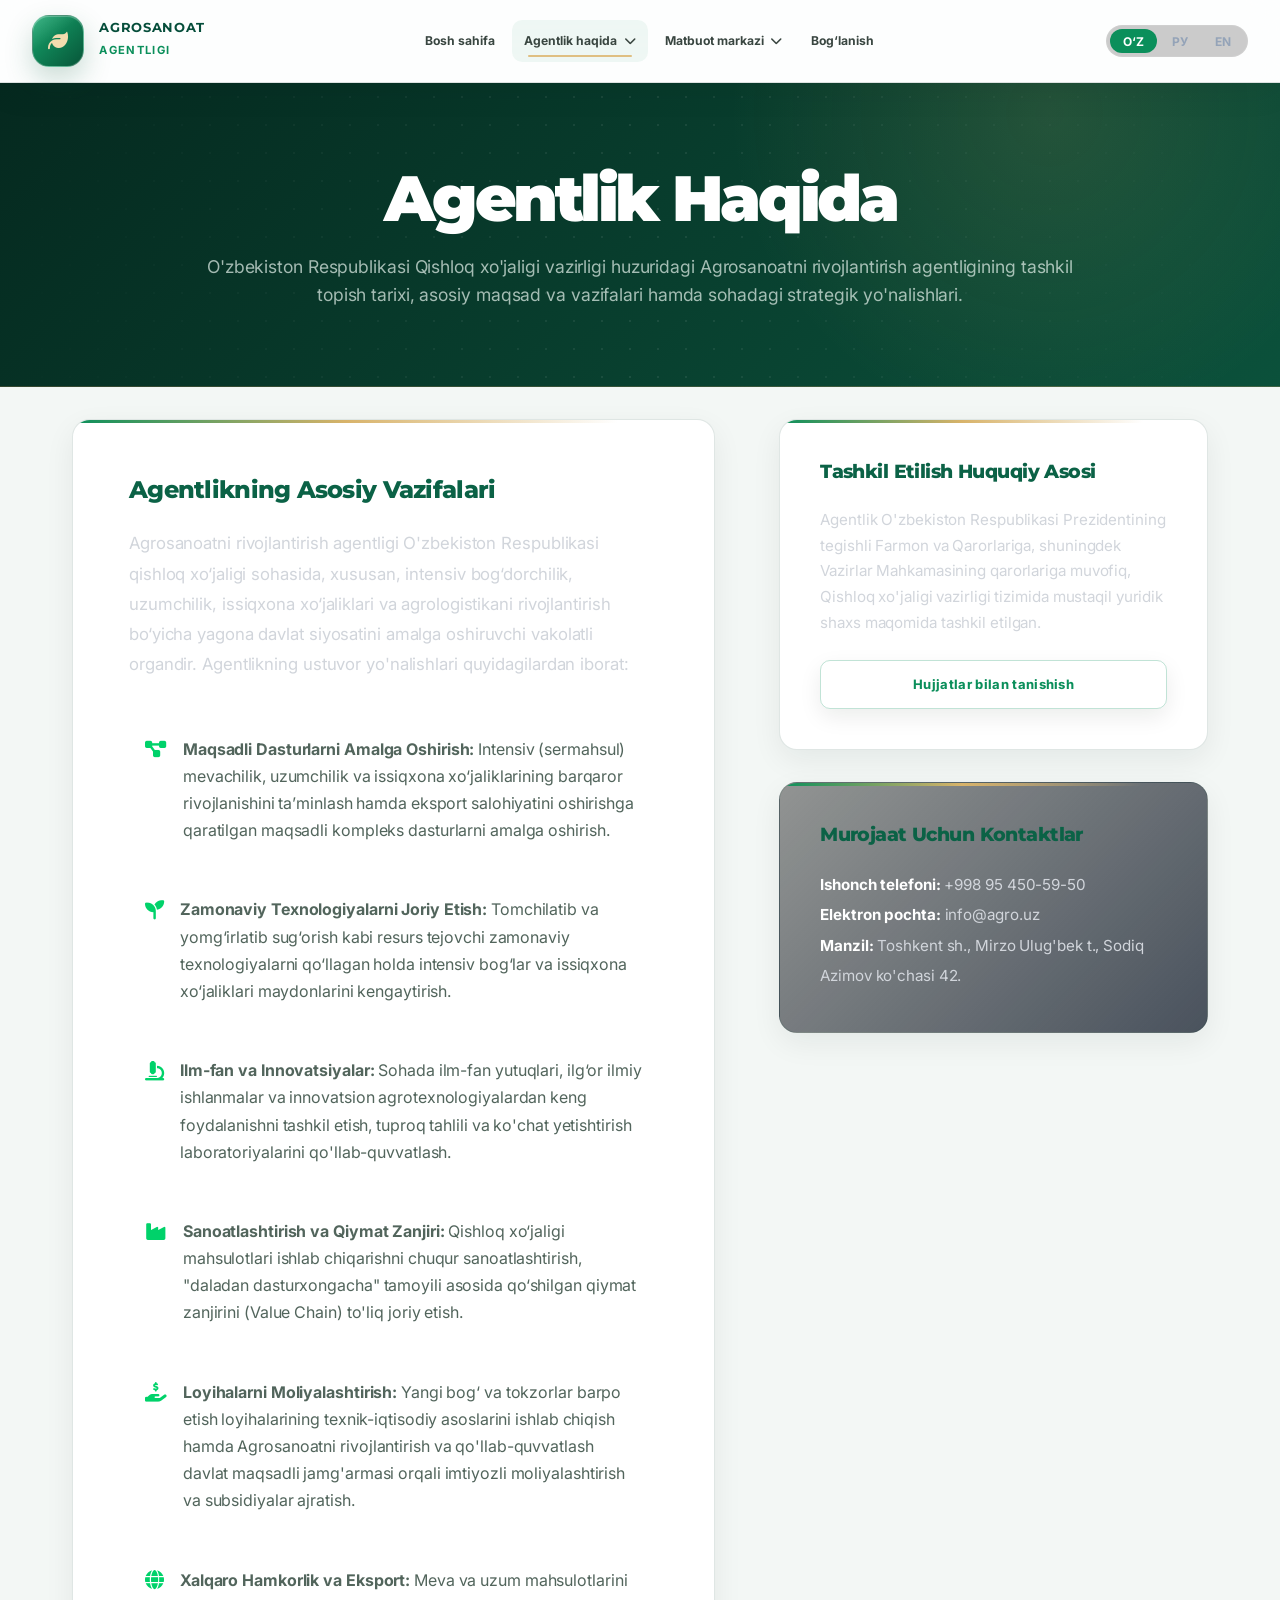
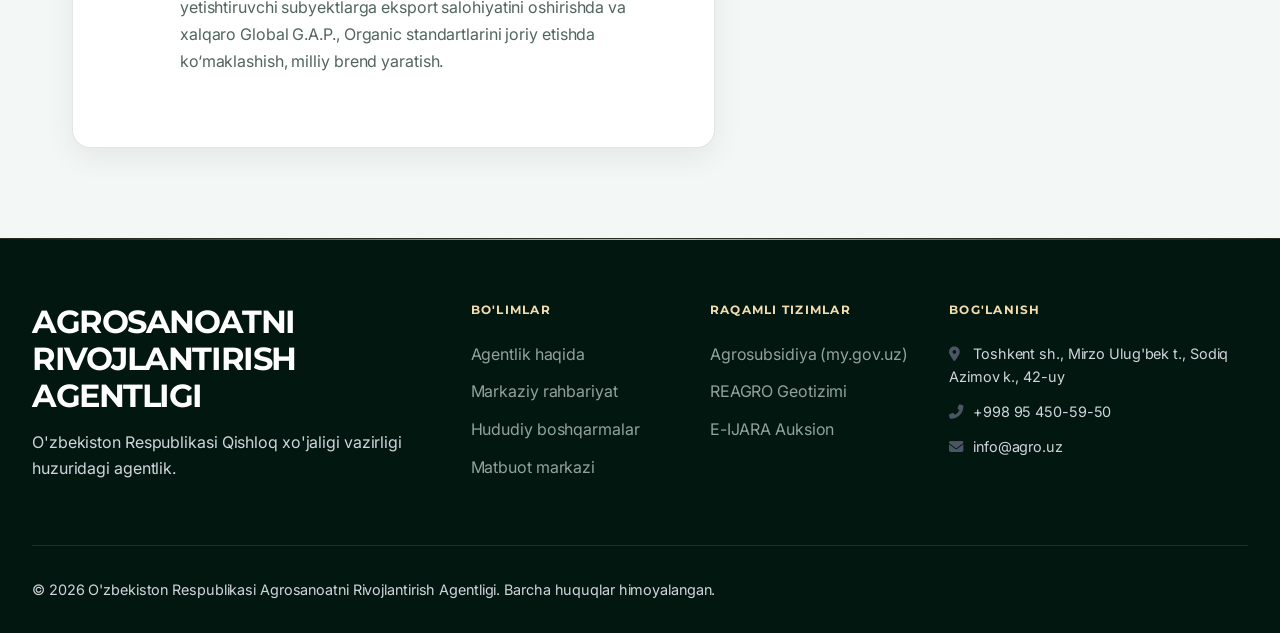
==== commit 01d498dc: "feat: menyularni uch tilga ulash va validatsiyani kuchaytirish" ====
--- a/about.html
+++ b/about.html
@@ -8,7 +8,7 @@
   <link rel="icon" href="assets/favicon.svg" type="image/svg+xml">
   <link href="https://fonts.googleapis.com/css2?family=Inter:wght@400;500;600&family=Montserrat:wght@500;700;800;900&display=swap" rel="stylesheet">
   <link rel="stylesheet" href="https://cdnjs.cloudflare.com/ajax/libs/font-awesome/6.4.0/css/all.min.css">
-  <link rel="stylesheet" href="css/styles.css?v=12">
+  <link rel="stylesheet" href="css/styles.css?v=13">
 </head>
 <body>
   <!-- Header -->
@@ -23,25 +23,28 @@
           </div>
         </a>
         <ul class="nav-menu" id="navMenu">
-          <li class="nav-item"><a href="index.html" class="nav-link">Bosh sahifa</a></li>
+          <li class="nav-item"><a href="index.html" class="nav-link" data-i18n="nav_home">Bosh sahifa</a></li>
           <li class="nav-item">
-            <a href="about.html" class="nav-link active">Agentlik Haqida <i class="fas fa-chevron-down" style="font-size: 0.75rem;"></i></a>
+            <a href="about.html" class="nav-link active"><span data-i18n="nav_about">Agentlik haqida</span> <i class="fas fa-chevron-down" style="font-size: 0.75rem;"></i></a>
             <div class="dropdown-menu">
-              <a href="about.html" class="dropdown-item"><i class="fas fa-info-circle"></i> Umumiy Ma'lumot</a>
-              <a href="leadership.html" class="dropdown-item"><i class="fas fa-users-cog"></i> Markaziy Rahbariyat</a>
-              <a href="regions.html" class="dropdown-item"><i class="fas fa-map-marked-alt"></i> Hududiy Bo'linmalar</a>
+              <a href="about.html" class="dropdown-item"><i class="fas fa-info-circle"></i> <span data-i18n="nav_general">Umumiy ma’lumot</span></a>
+              <a href="leadership.html" class="dropdown-item"><i class="fas fa-users-cog"></i> <span data-i18n="nav_leadership">Markaziy rahbariyat</span></a>
+              <a href="regions.html" class="dropdown-item"><i class="fas fa-map-marked-alt"></i> <span data-i18n="nav_regions">Hududiy bo‘linmalar</span></a>
             </div>
           </li>
           <li class="nav-item">
-            <a href="news.html" class="nav-link">Matbuot Markazi <i class="fas fa-chevron-down" style="font-size: 0.75rem;"></i></a>
+            <a href="news.html" class="nav-link"><span data-i18n="nav_news">Matbuot markazi</span> <i class="fas fa-chevron-down" style="font-size: 0.75rem;"></i></a>
             <div class="dropdown-menu">
-              <a href="news.html" class="dropdown-item"><i class="fas fa-newspaper"></i> Rasmiy Yangiliklar</a>
-              <a href="documents.html" class="dropdown-item"><i class="fas fa-gavel"></i> Me'yoriy Hujjatlar</a>
+              <a href="news.html" class="dropdown-item"><i class="fas fa-newspaper"></i> <span data-i18n="nav_official_news">Rasmiy yangiliklar</span></a>
+              <a href="documents.html" class="dropdown-item"><i class="fas fa-gavel"></i> <span data-i18n="nav_documents">Me’yoriy hujjatlar</span></a>
             </div>
           </li>
-          <li class="nav-item"><a href="contact.html" class="nav-link">Bog'lanish</a></li>
+          <li class="nav-item"><a href="contact.html" class="nav-link" data-i18n="nav_contact">Bog‘lanish</a></li>
         </ul>
-        <button class="mobile-menu-btn" id="mobileMenuBtn" type="button" aria-label="Menyuni ochish" aria-controls="navMenu" aria-expanded="false"><i class="fas fa-bars" aria-hidden="true"></i></button>
+        <div class="lang-selector internal-lang-selector" aria-label="Tilni tanlash">
+          <button class="lang-btn active" data-lang="uz">O‘Z</button><button class="lang-btn" data-lang="ru">РУ</button><button class="lang-btn" data-lang="en">EN</button>
+        </div>
+        <button class="mobile-menu-btn" id="mobileMenuBtn" type="button" aria-label="Menyuni ochish" data-i18n-aria-label="menu_open" aria-controls="navMenu" aria-expanded="false"><i class="fas fa-bars" aria-hidden="true"></i></button>
       </nav>
     </div>
   </header>
@@ -161,6 +164,6 @@
       </div>
     </div>
   </footer>
-  <script src="js/app.js?v=12"></script>
+  <script src="js/app.js?v=13"></script>
 </body>
 </html>
--- a/css/styles.css
+++ b/css/styles.css
@@ -3676,6 +3676,35 @@
 .admin-body .form-label { color: #536b61; }
 .admin-body .form-input,.admin-body .form-select { color: #18352a; background: #f7faf8; border-color: rgba(8,61,46,0.12); border-radius: 9px; }
 .admin-body .form-input:focus,.admin-body .form-select:focus { background: #fff; border-color: #0c8a5b; }
+
+/* v13 — multilingual navigation and verified admin inputs */
+.internal-lang-selector { flex: 0 0 auto; margin-left: 0.75rem; }
+.admin-validation-note {
+  display: flex;
+  align-items: flex-start;
+  gap: 0.7rem;
+  margin: 0 0 1rem;
+  padding: 0.8rem 0.95rem;
+  color: #426457;
+  font-size: 0.84rem;
+  line-height: 1.55;
+  background: #f1f8f4;
+  border: 1px solid rgba(12,138,91,0.16);
+  border-radius: 10px;
+}
+.admin-validation-note i { margin-top: 0.15rem; color: #0c8a5b; }
+.admin-validation-note strong { color: #174c39; }
+.admin-body .form-input.is-invalid {
+  border-color: #c63838;
+  box-shadow: 0 0 0 3px rgba(198,56,56,0.1);
+}
+@media (max-width: 900px) {
+  .nav-bar .internal-lang-selector { margin-left: auto; }
+}
+@media (max-width: 520px) {
+  .internal-lang-selector { margin-left: auto; }
+  .internal-lang-selector .lang-btn { min-width: 30px; padding-inline: 0.4rem; }
+}
 .admin-body .btn-primary { color: #fff; background: #0c8a5b; border-color: #0c8a5b; border-radius: 9px; }
 .admin-body .btn-secondary { color: #37564a; background: #f5f8f6; border-color: rgba(8,61,46,0.13); border-radius: 9px; }
 .admin-language-notice { color: #617a70; background: #f2f8f5; border-color: rgba(12,138,91,0.15); }
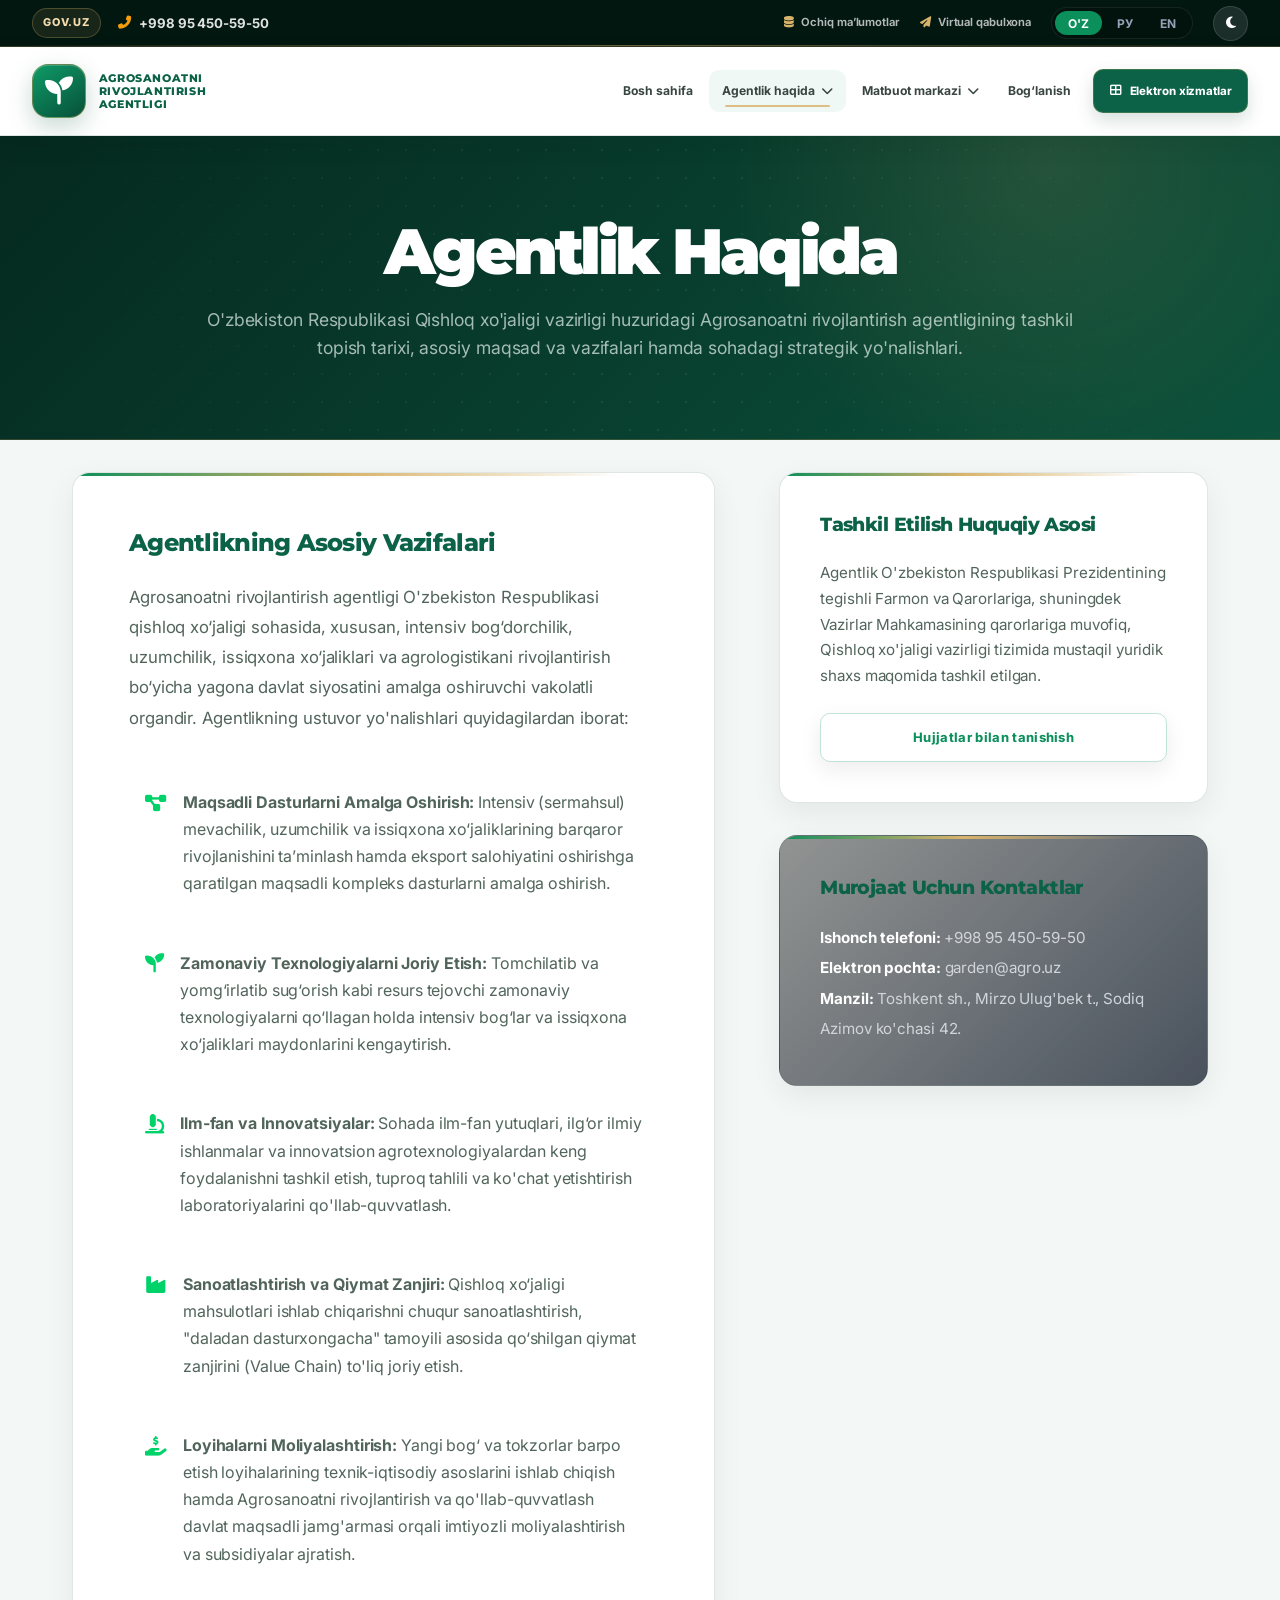
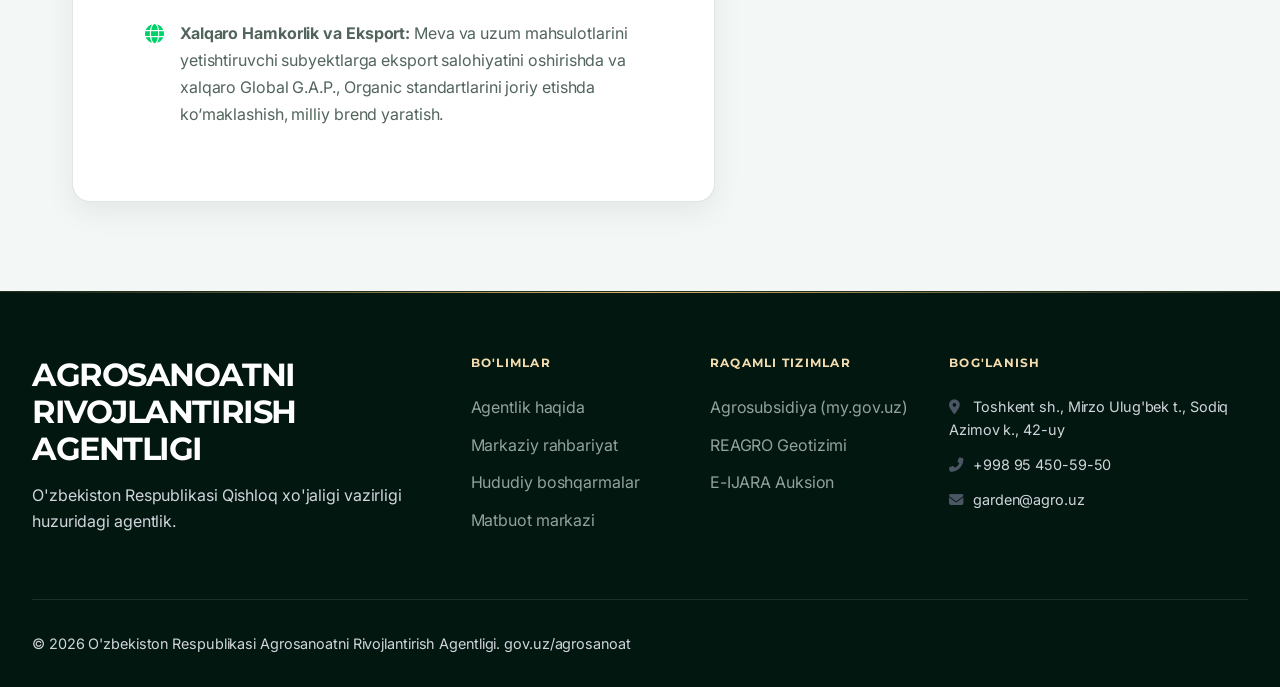
==== commit 80040ffc: "Fix design inconsistencies across the site before production deploy - about.html and contact.html st" ====
--- a/about.html
+++ b/about.html
@@ -1,50 +1,88 @@
 <!DOCTYPE html>
-<html lang="uz">
+<html lang="uz" data-theme="light">
 <head>
   <meta charset="UTF-8">
   <meta name="viewport" content="width=device-width, initial-scale=1.0">
   <title>Agentlik Haqida | Agrosanoatni Rivojlantirish Agentligi</title>
   <meta name="description" content="O'zbekiston Respublikasi Agrosanoatni rivojlantirish agentligi vazifalari va faoliyat yo'nalishlari">
   <link rel="icon" href="assets/favicon.svg" type="image/svg+xml">
-  <link href="https://fonts.googleapis.com/css2?family=Inter:wght@400;500;600&family=Montserrat:wght@500;700;800;900&display=swap" rel="stylesheet">
+  <link rel="preconnect" href="https://fonts.googleapis.com">
+  <link rel="preconnect" href="https://fonts.gstatic.com" crossorigin>
+  <link href="https://fonts.googleapis.com/css2?family=Inter:wght@300;400;500;600;700&family=Montserrat:wght@400;500;600;700;800;900&display=swap" rel="stylesheet">
   <link rel="stylesheet" href="https://cdnjs.cloudflare.com/ajax/libs/font-awesome/6.4.0/css/all.min.css">
   <link rel="stylesheet" href="css/styles.css?v=13">
 </head>
 <body>
-  <!-- Header -->
-  <header class="nav-bar">
+
+  <!-- Top Bar -->
+  <div class="top-bar">
+    <div class="container top-bar-inner">
+      <div class="top-info">
+        <div class="top-info-item">
+          <span class="gov-pill">GOV.UZ</span>
+        </div>
+        <a class="top-info-item top-phone" href="tel:+998954505950">
+          <i class="fas fa-phone-alt"></i>
+          <span>+998 95 450-59-50</span>
+        </a>
+      </div>
+      <div class="top-actions">
+        <div class="top-public-links">
+          <a href="documents.html"><i class="fas fa-database"></i> <span data-i18n="top_open_data">Ochiq ma’lumotlar</span></a>
+          <a href="contact.html"><i class="fas fa-paper-plane"></i> <span data-i18n="top_virtual_reception">Virtual qabulxona</span></a>
+        </div>
+        <div class="lang-selector">
+          <button class="lang-btn active" data-lang="uz">O'Z</button>
+          <button class="lang-btn" data-lang="ru">РУ</button>
+          <button class="lang-btn" data-lang="en">EN</button>
+        </div>
+        <button class="theme-toggle-btn" id="themeToggleBtn" title="Tungi/Kungi rejim">
+          <i class="fas fa-moon"></i>
+        </button>
+      </div>
+    </div>
+  </div>
+
+  <!-- Main Navigation Header with Sub-menus -->
+  <header class="main-header">
     <div class="container">
-      <nav style="display: flex; justify-content: space-between; align-items: center; width: 100%;">
-        <a href="index.html" class="logo">
-          <i class="fas fa-leaf"></i>
-          <div>
-            <h1>AGROSANOAT</h1>
-            <span>AGENTLIGI</span>
+      <nav class="navbar">
+        <a href="index.html" class="brand-logo">
+          <div class="emblem-icon">
+            <i class="fas fa-seedling"></i>
+          </div>
+          <div class="brand-text">
+            <h1 data-i18n="agency_name">AGROSANOATNI<br>RIVOJLANTIRISH<br>AGENTLIGI</h1>
           </div>
         </a>
+
         <ul class="nav-menu" id="navMenu">
           <li class="nav-item"><a href="index.html" class="nav-link" data-i18n="nav_home">Bosh sahifa</a></li>
+
           <li class="nav-item">
-            <a href="about.html" class="nav-link active"><span data-i18n="nav_about">Agentlik haqida</span> <i class="fas fa-chevron-down" style="font-size: 0.75rem;"></i></a>
+            <a href="about.html" class="nav-link active"><span data-i18n="nav_about">Agentlik Haqida</span> <i class="fas fa-chevron-down" style="font-size: 0.75rem;"></i></a>
             <div class="dropdown-menu">
               <a href="about.html" class="dropdown-item"><i class="fas fa-info-circle"></i> <span data-i18n="nav_general">Umumiy ma’lumot</span></a>
               <a href="leadership.html" class="dropdown-item"><i class="fas fa-users-cog"></i> <span data-i18n="nav_leadership">Markaziy rahbariyat</span></a>
               <a href="regions.html" class="dropdown-item"><i class="fas fa-map-marked-alt"></i> <span data-i18n="nav_regions">Hududiy bo‘linmalar</span></a>
             </div>
           </li>
+
           <li class="nav-item">
-            <a href="news.html" class="nav-link"><span data-i18n="nav_news">Matbuot markazi</span> <i class="fas fa-chevron-down" style="font-size: 0.75rem;"></i></a>
+            <a href="news.html" class="nav-link"><span data-i18n="nav_news">Matbuot Markazi</span> <i class="fas fa-chevron-down" style="font-size: 0.75rem;"></i></a>
             <div class="dropdown-menu">
               <a href="news.html" class="dropdown-item"><i class="fas fa-newspaper"></i> <span data-i18n="nav_official_news">Rasmiy yangiliklar</span></a>
               <a href="documents.html" class="dropdown-item"><i class="fas fa-gavel"></i> <span data-i18n="nav_documents">Me’yoriy hujjatlar</span></a>
             </div>
           </li>
-          <li class="nav-item"><a href="contact.html" class="nav-link" data-i18n="nav_contact">Bog‘lanish</a></li>
+
+          <li class="nav-item"><a href="contact.html" class="nav-link" data-i18n="nav_contact">Bog'lanish</a></li>
+          <li class="nav-item nav-service-item"><a href="index.html#platforms" class="nav-service-link"><i class="fas fa-th-large"></i> <span data-i18n="nav_services">Elektron xizmatlar</span></a></li>
         </ul>
-        <div class="lang-selector internal-lang-selector" aria-label="Tilni tanlash">
-          <button class="lang-btn active" data-lang="uz">O‘Z</button><button class="lang-btn" data-lang="ru">РУ</button><button class="lang-btn" data-lang="en">EN</button>
-        </div>
-        <button class="mobile-menu-btn" id="mobileMenuBtn" type="button" aria-label="Menyuni ochish" data-i18n-aria-label="menu_open" aria-controls="navMenu" aria-expanded="false"><i class="fas fa-bars" aria-hidden="true"></i></button>
+
+        <button class="mobile-menu-btn" id="mobileMenuBtn" type="button" aria-label="Menyuni ochish" data-i18n-aria-label="menu_open" aria-controls="navMenu" aria-expanded="false">
+          <i class="fas fa-bars" aria-hidden="true"></i>
+        </button>
       </nav>
     </div>
   </header>
@@ -64,7 +102,7 @@
         <!-- Left Column: Tasks -->
         <div class="content-card">
           <h3 class="content-title">Agentlikning Asosiy Vazifalari</h3>
-          <p style="margin-bottom: 2.5rem; font-size: 1.05rem; color: var(--slate-300); line-height: 1.8;">
+          <p style="margin-bottom: 2.5rem; font-size: 1.05rem; color: var(--text-muted); line-height: 1.8;">
             Agrosanoatni rivojlantirish agentligi O'zbekiston Respublikasi qishloq xo‘jaligi sohasida, xususan, intensiv bog‘dorchilik, uzumchilik, issiqxona xo‘jaliklari va agrologistikani rivojlantirish bo‘yicha yagona davlat siyosatini amalga oshiruvchi vakolatli organdir. Agentlikning ustuvor yo'nalishlari quyidagilardan iborat:
           </p>
 
@@ -101,7 +139,7 @@
           
           <div class="content-card" style="padding: 2.5rem;">
             <h3 class="content-title" style="font-size: 1.2rem;">Tashkil Etilish Huquqiy Asosi</h3>
-            <p style="font-size: 0.95rem; color: var(--slate-300); line-height: 1.7; margin-bottom: 1.5rem;">
+            <p style="font-size: 0.95rem; color: var(--text-muted); line-height: 1.7; margin-bottom: 1.5rem;">
               Agentlik O'zbekiston Respublikasi Prezidentining tegishli Farmon va Qarorlariga, shuningdek Vazirlar Mahkamasining qarorlariga muvofiq, Qishloq xo'jaligi vazirligi tizimida mustaqil yuridik shaxs maqomida tashkil etilgan.
             </p>
             <a href="documents.html" class="btn btn-outline" style="width: 100%; justify-content: center;">Hujjatlar bilan tanishish</a>
@@ -114,7 +152,7 @@
               <li><strong style="color:#fff;">Ishonch telefoni:</strong> +998 95 450-59-50</li>
               
               
-              <li><strong style="color:#fff;">Elektron pochta:</strong> info@agro.uz</li>
+              <li><strong style="color:#fff;">Elektron pochta:</strong> garden@agro.uz</li>
               <li><strong style="color:#fff;">Manzil:</strong> Toshkent sh., Mirzo Ulug'bek t., Sodiq Azimov ko'chasi 42.</li>
             </ul>
           </div>
@@ -155,12 +193,12 @@
           <div style="display: flex; flex-direction: column; gap: 0.75rem; font-size: 0.9rem; color: var(--slate-300);">
             <p><i class="fas fa-map-marker-alt" style="color: var(--slate-500); width: 20px;"></i> Toshkent sh., Mirzo Ulug'bek t., Sodiq Azimov k., 42-uy</p>
             <p><i class="fas fa-phone-alt" style="color: var(--slate-500); width: 20px;"></i> +998 95 450-59-50</p>
-            <p><i class="fas fa-envelope" style="color: var(--slate-500); width: 20px;"></i> info@agro.uz</p>
+            <p><i class="fas fa-envelope" style="color: var(--slate-500); width: 20px;"></i> garden@agro.uz</p>
           </div>
         </div>
       </div>
       <div class="footer-bottom">
-        <p>&copy; 2026 O'zbekiston Respublikasi Agrosanoatni Rivojlantirish Agentligi. Barcha huquqlar himoyalangan.</p>
+        <p>&copy; 2026 O'zbekiston Respublikasi Agrosanoatni Rivojlantirish Agentligi. gov.uz/agrosanoat</p>
       </div>
     </div>
   </footer>
